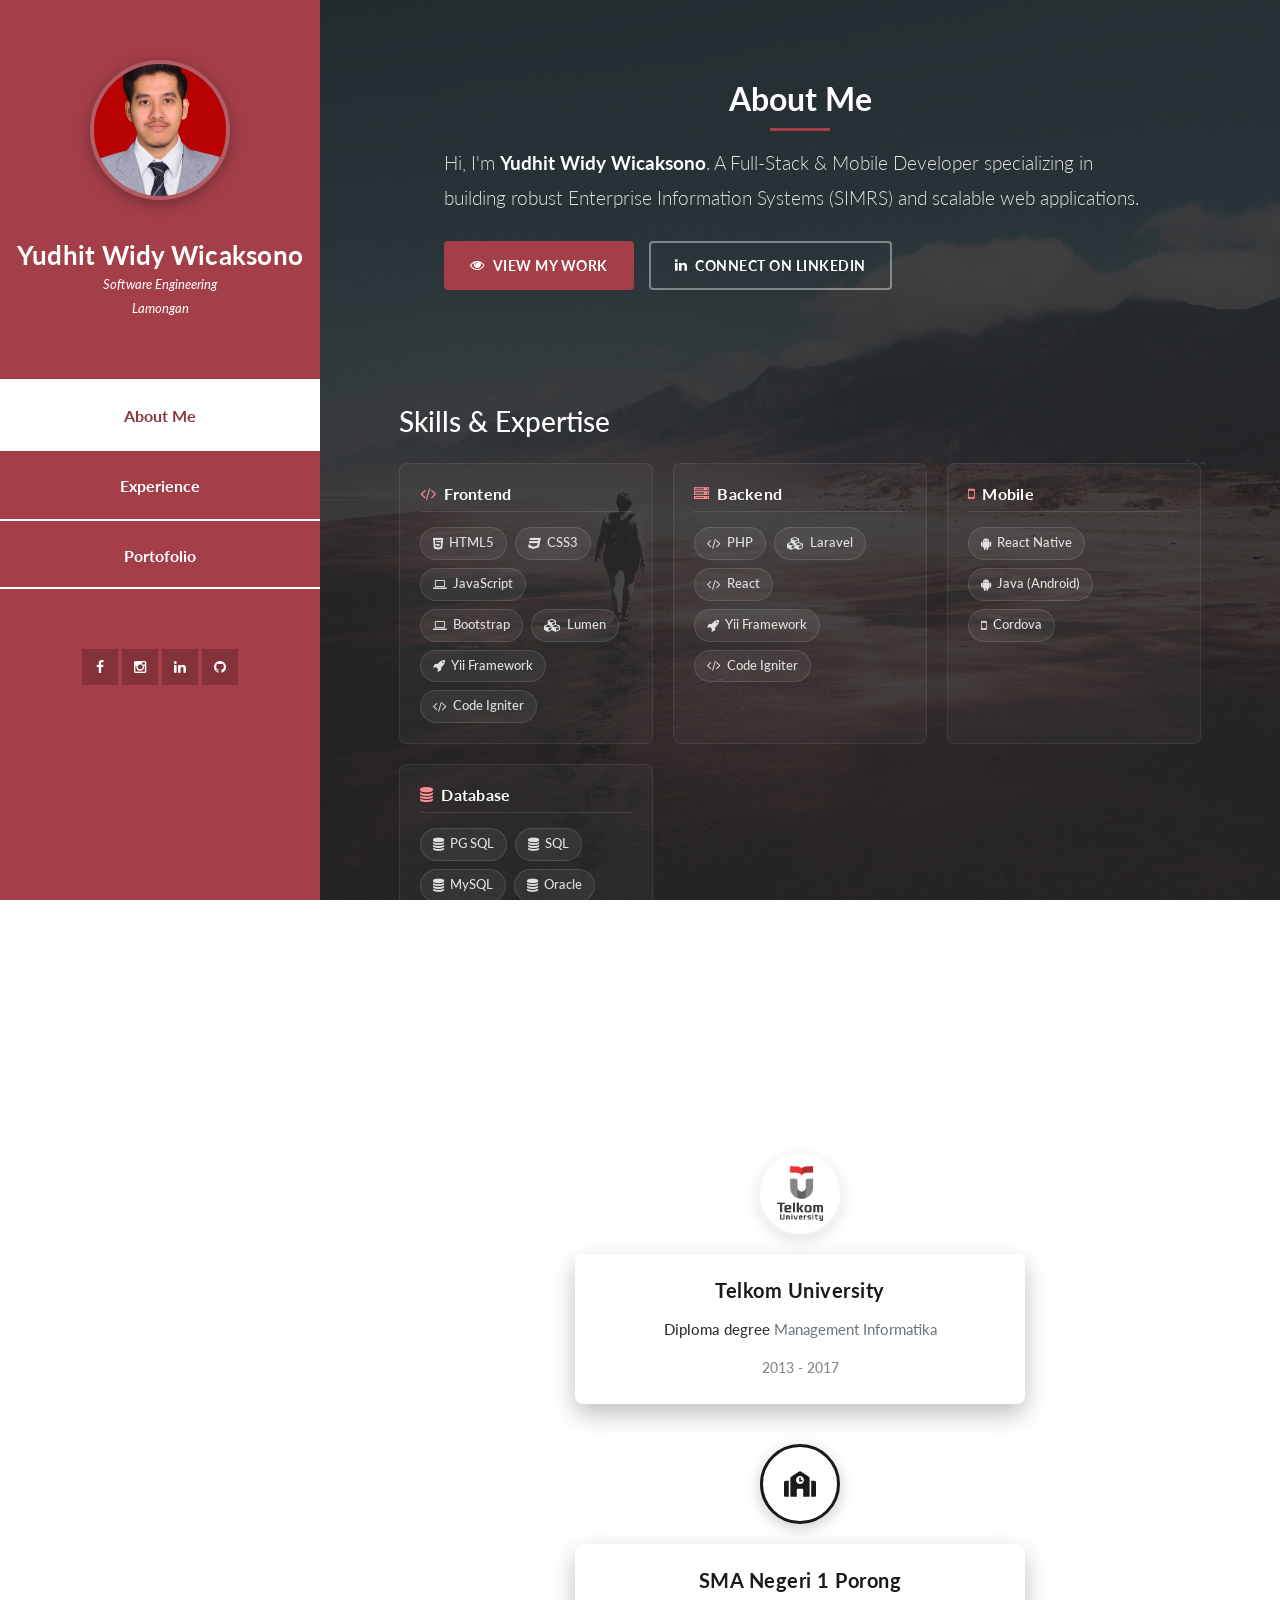
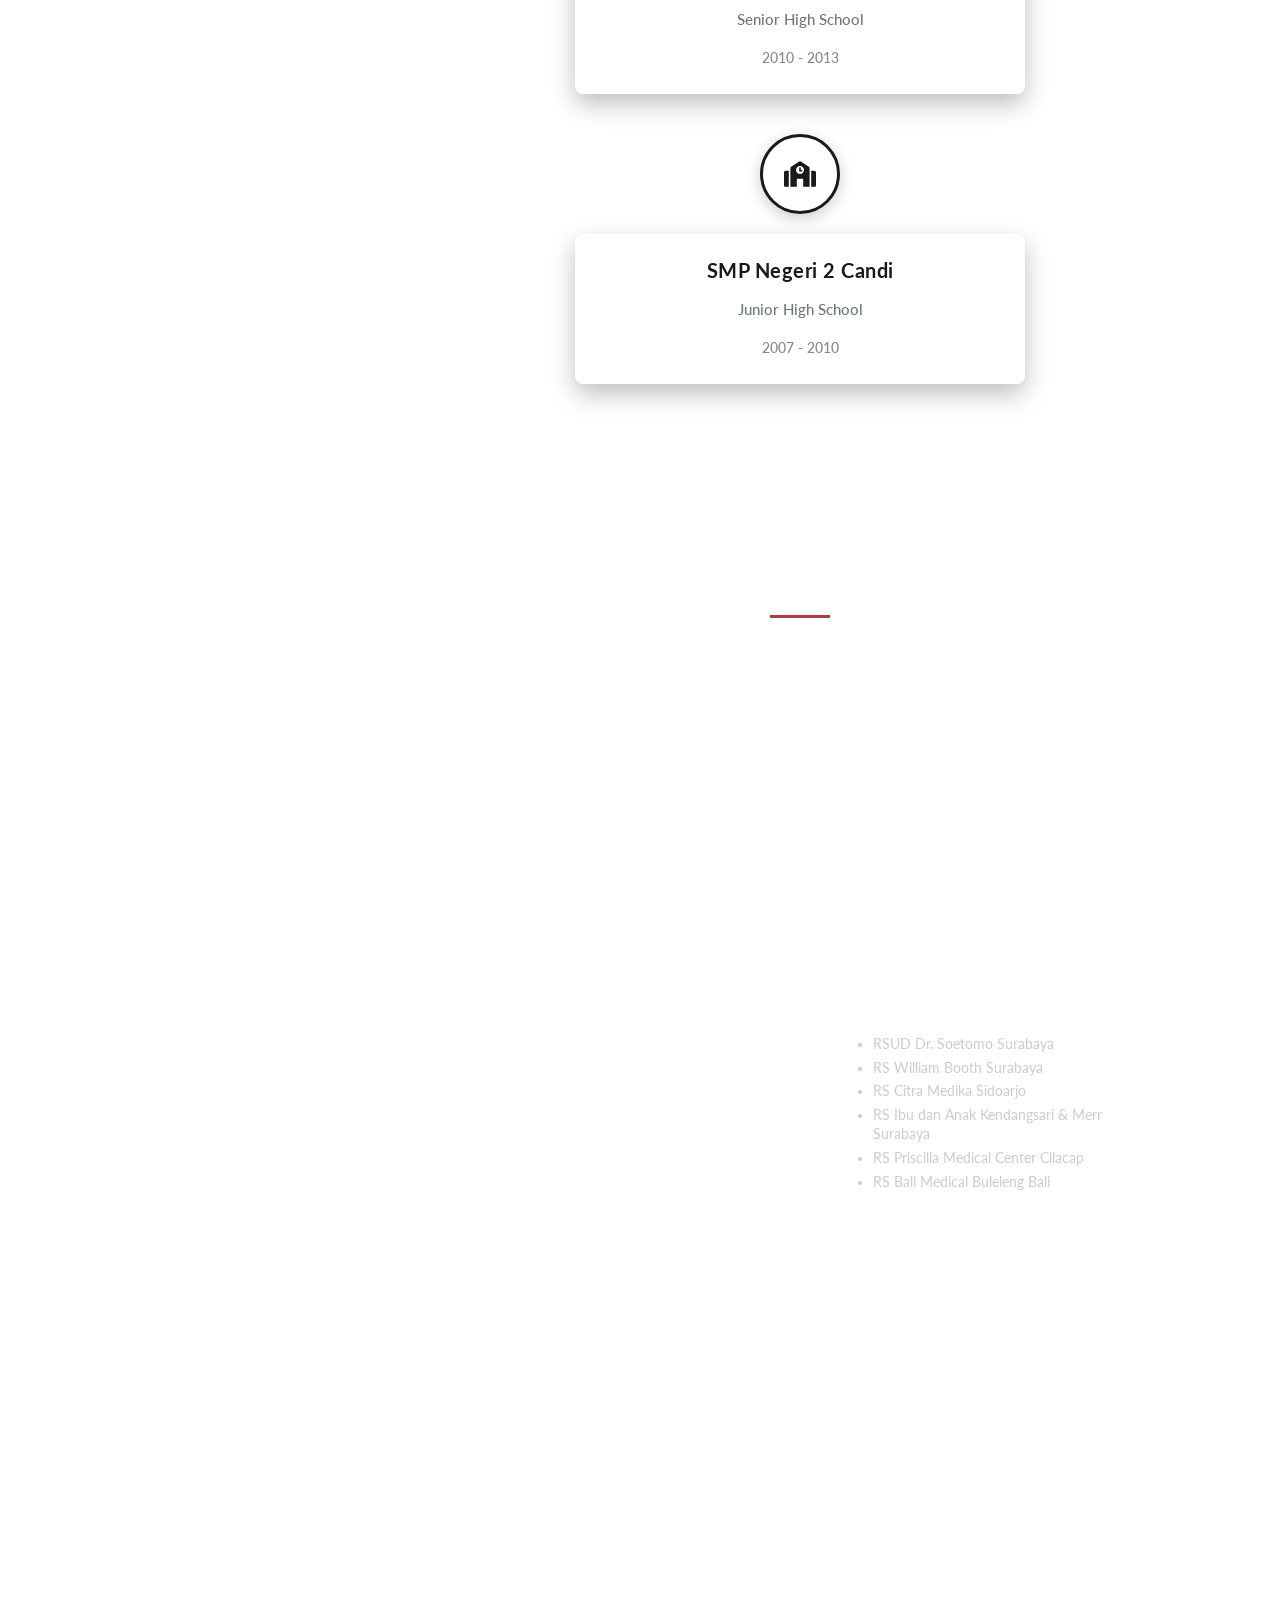
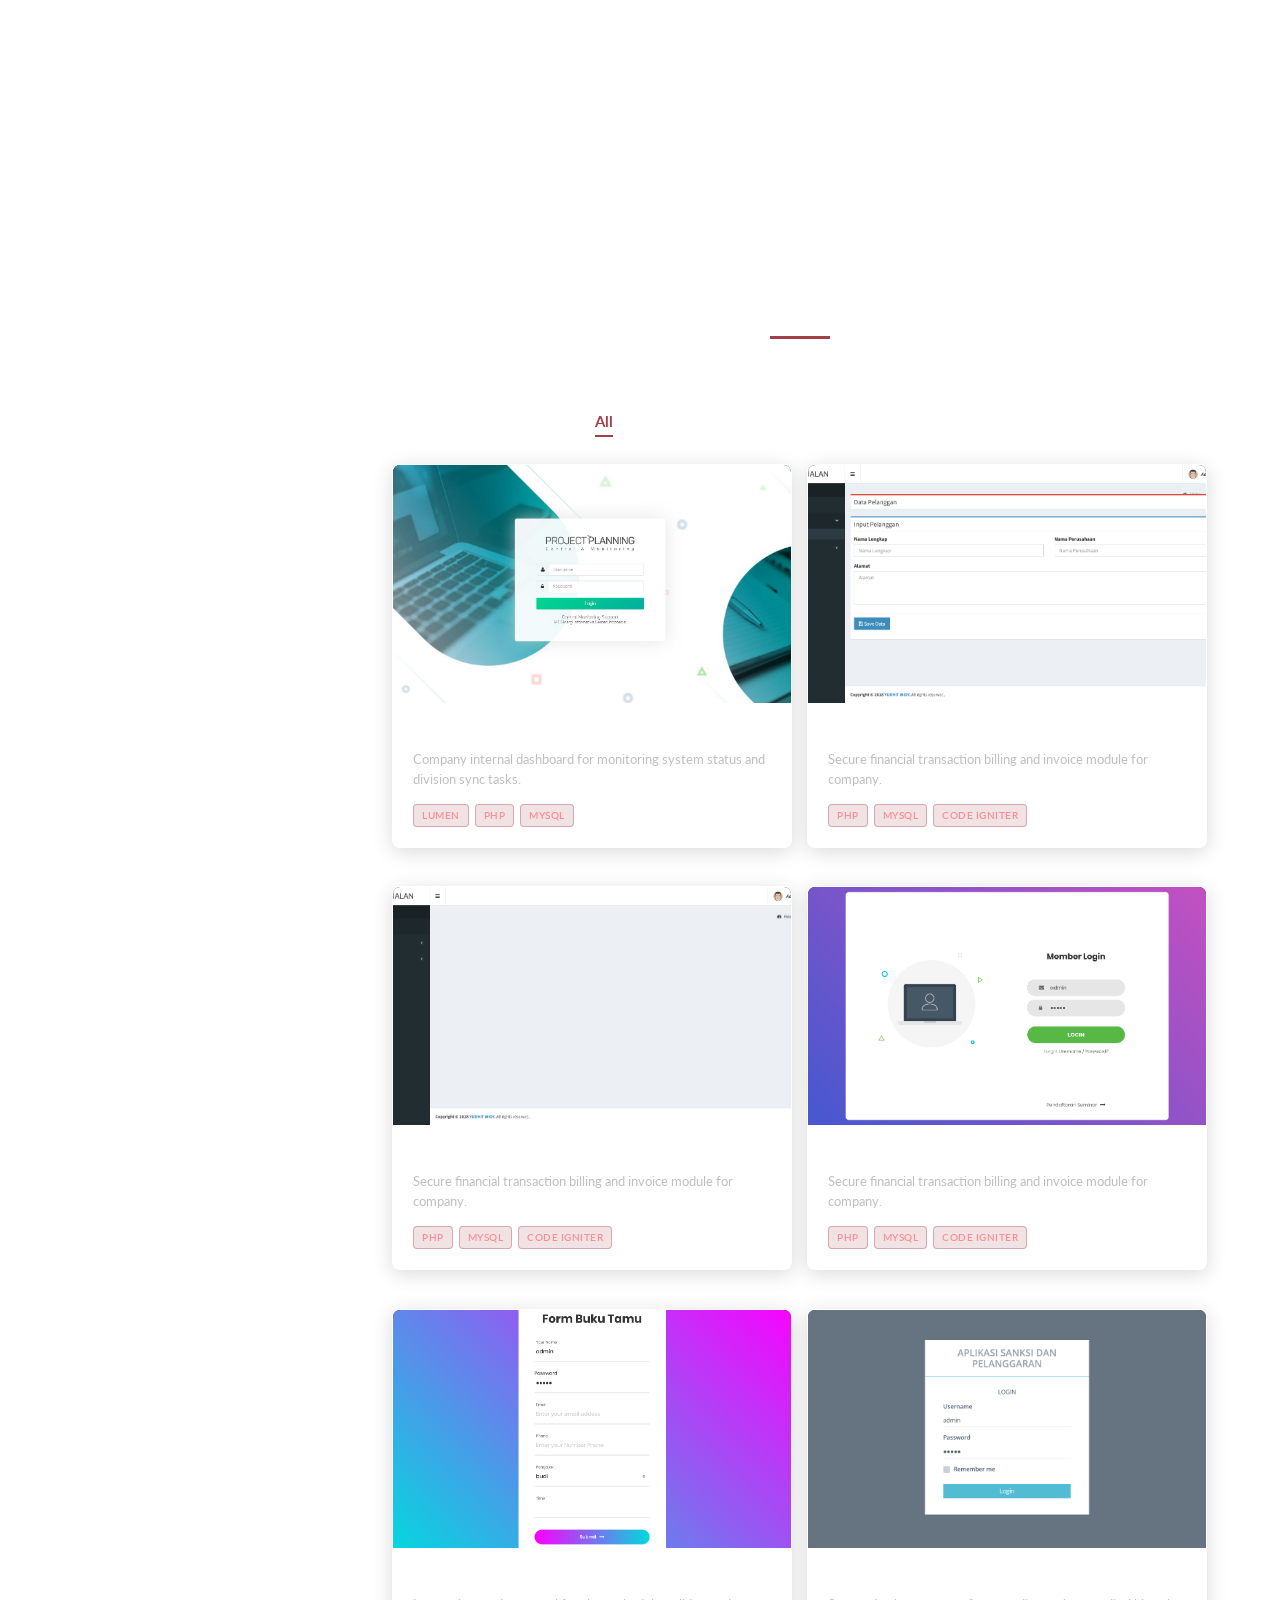
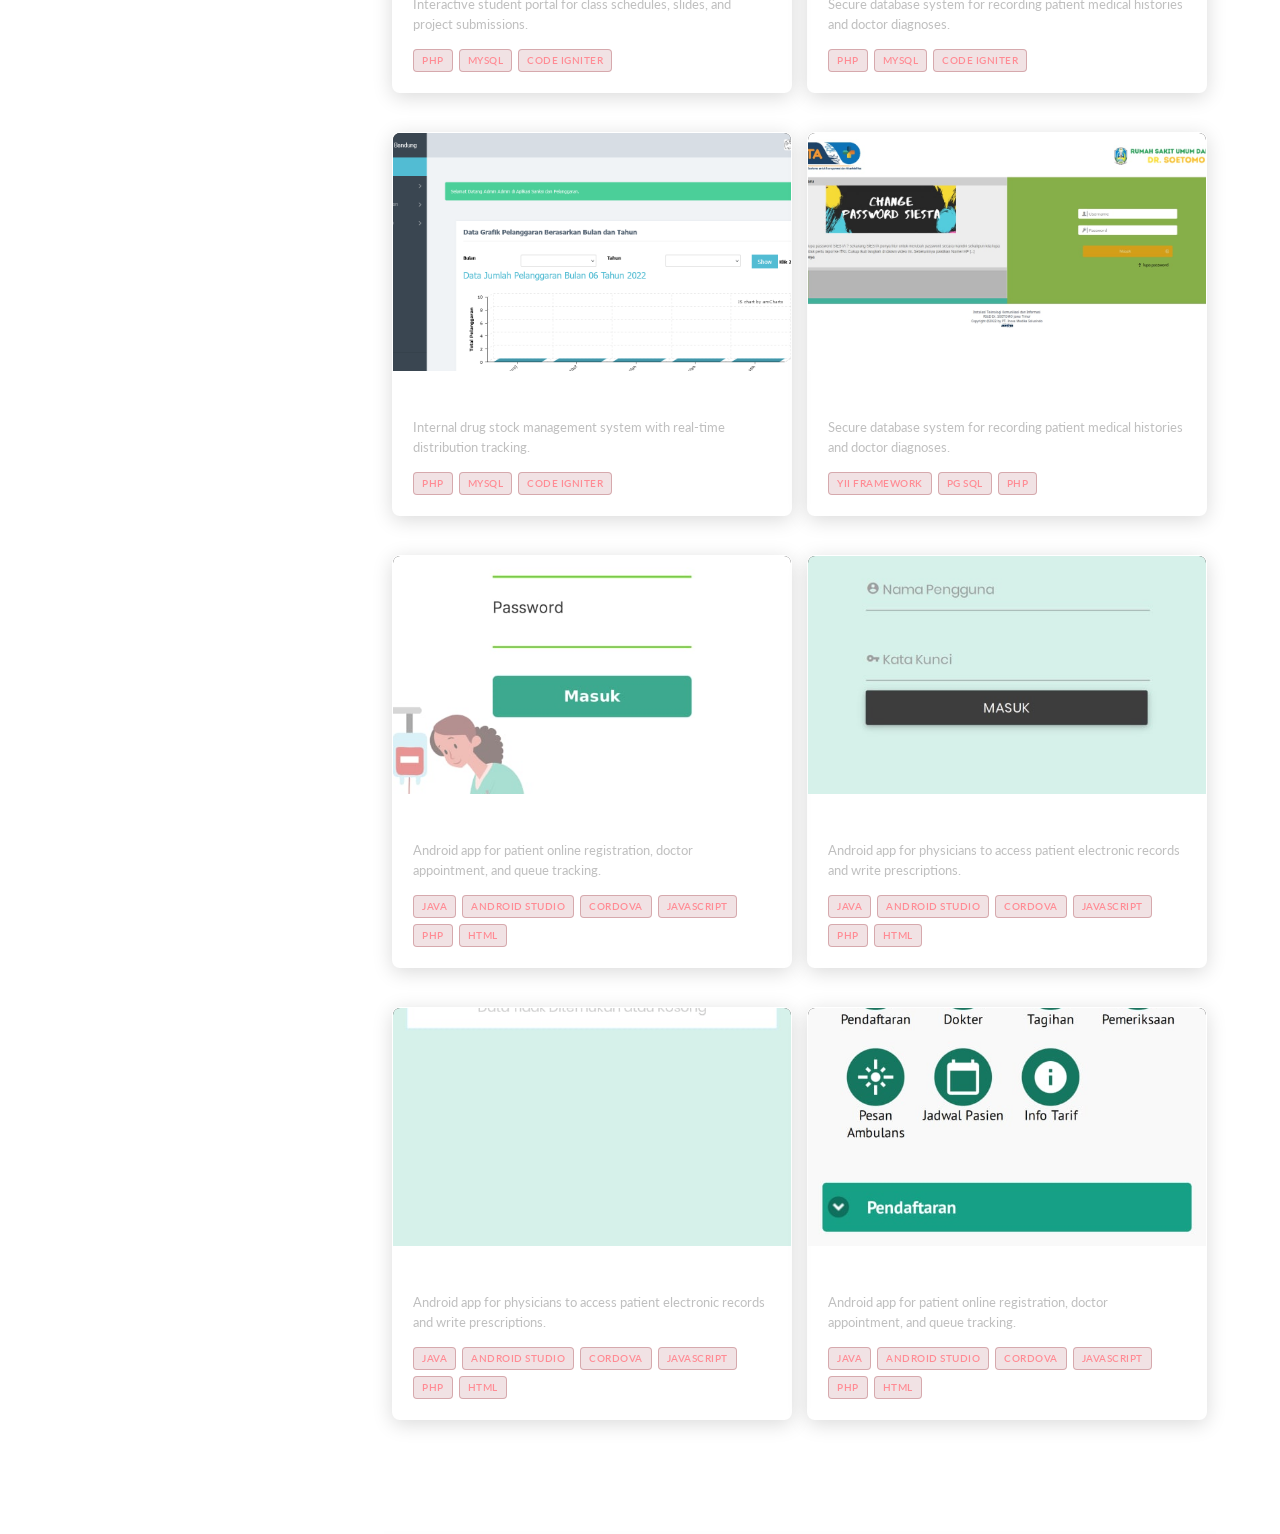
==== index.html @ aa42f934 "Add SMP Negeri 2 Candi to education timeline" ====
<!DOCTYPE html>
<html lang="en">

<head>
  <meta charset="utf-8" />
  <meta name="viewport" content="width=device-width, initial-scale=1, shrink-to-fit=no" />
  <meta name="description" content="" />
  <meta name="author" content="" />
  <link href="https://fonts.googleapis.com/css?family=Lato:100,300,400,700,900" rel="stylesheet" />

  <title>Portofolio || Yudhit Widy Wicaksono</title>
  <!--
Reflux Template
https://templatemo.com/tm-531-reflux
-->
  <!-- Bootstrap core CSS -->
  <link href="vendor/bootstrap/css/bootstrap.min.css" rel="stylesheet" />

  <!-- Additional CSS Files -->
  <link rel="stylesheet" href="assets/css/fontawesome.css" />
  <link rel="stylesheet" href="assets/css/templatemo-style.css" />
  <link rel="stylesheet" href="assets/css/owl.css" />
  <link rel="stylesheet" href="assets/css/lightbox.css" />
  <link rel="stylesheet" href="assets/css/custom-portfolio.css" />
</head>

<body>
  <div id="page-wraper">
    <!-- Sidebar Menu -->
    <div class="responsive-nav">
      <i class="fa fa-bars" id="menu-toggle"></i>
      <div id="menu" class="menu">
        <i class="fa fa-times" id="menu-close"></i>
        <div class="container">
          <div class="image">
            <a href="#"><img src="assets/images/photo.jpg" alt="" /></a>
          </div>
          <div class="author-content">
            <h4>Yudhit Widy Wicaksono</h4>
            <span>Software Engineering <br> Lamongan</span>
          </div>
          <nav class="main-nav" role="navigation">
            <ul class="main-menu">
              <li><a href="#section1">About Me</a></li>
              <li><a href="#section2">Experience</a></li>
              <li><a href="#section3">Portofolio</a></li>
            </ul>
          </nav>
          <div class="social-network">
            <ul class="soial-icons">
              <li>
                <a href="#"><i class="fa fa-facebook"></i></a>
              </li>
              <li>
                <a href="https://www.instagram.com/yudhitwicaksono"><i class="fa fa-instagram"></i></a>
              </li>
              <li>
                <a href="https://www.linkedin.com/in/yudhit-widy-wicaksono-54a5a714a/"><i
                    class="fa fa-linkedin"></i></a>
              </li>
              <li>
                <a href="https://app.circleci.com/pipelines/github/yudhitwicaksono"><i class="fa fa-github"></i></a>
              </li>
            </ul>
          </div>
        </div>
      </div>
    </div>

    <section class="section about-me" id="section1" data-section="section1">
      <div class="container">
        <div class="section-heading">
          <h2>About Me</h2>
          <div class="line-dec"></div>
          <p class="hero-hook">
            Hi, I'm <strong>Yudhit Widy Wicaksono</strong>. A Full-Stack & Mobile Developer specializing in building
            robust Enterprise Information Systems (SIMRS) and scalable web applications.
          </p>
          <div class="cta-container">
            <a href="#section3" class="btn-custom btn-custom-primary"><i class="fa fa-eye"></i> View My Work</a>
            <a href="https://www.linkedin.com/in/yudhit-widy-wicaksono-54a5a714a/" target="_blank"
              class="btn-custom btn-custom-secondary"><i class="fa fa-linkedin"></i> Connect on LinkedIn</a>
          </div>
        </div>
        <div class="left-image-post">
          <div class="row">
            <div class="col-md-12">
              <h3>Skills & Expertise</h3>
              <div class="skills-grid">

                <!-- Frontend Category -->
                <div class="skill-category">
                  <h4><i class="fa fa-code"></i> Frontend</h4>
                  <div class="skill-badges">
                    <span class="skill-badge"><i class="fa fa-html5"></i> HTML5</span>
                    <span class="skill-badge"><i class="fa fa-css3"></i> CSS3</span>
                    <span class="skill-badge"><i class="fa fa-laptop"></i> JavaScript</span>
                    <span class="skill-badge"><i class="fa fa-laptop"></i> Bootstrap</span>
                    <span class="skill-badge"><i class="fa fa-cubes"></i> Lumen</span>
                    <span class="skill-badge"><i class="fa fa-rocket"></i> Yii Framework</span>
                    <span class="skill-badge"><i class="fa fa-code"></i> Code Igniter</span>
                  </div>
                </div>

                <!-- Backend Category -->
                <div class="skill-category">
                  <h4><i class="fa fa-server"></i> Backend</h4>
                  <div class="skill-badges">
                    <span class="skill-badge"><i class="fa fa-code"></i> PHP</span>
                    <span class="skill-badge"><i class="fa fa-cubes"></i> Laravel</span>
                    <span class="skill-badge"><i class="fa fa-code"></i> React</span>
                    <span class="skill-badge"><i class="fa fa-rocket"></i> Yii Framework</span>
                    <span class="skill-badge"><i class="fa fa-code"></i> Code Igniter</span>
                  </div>
                </div>

                <!-- Mobile Category -->
                <div class="skill-category">
                  <h4><i class="fa fa-mobile"></i> Mobile</h4>
                  <div class="skill-badges">
                    <span class="skill-badge"><i class="fa fa-android"></i> React Native</span>
                    <span class="skill-badge"><i class="fa fa-android"></i> Java (Android)</span>
                    <span class="skill-badge"><i class="fa fa-mobile"></i> Cordova</span>
                  </div>
                </div>

                <!-- Database Category -->
                <div class="skill-category">
                  <h4><i class="fa fa-database"></i> Database</h4>
                  <div class="skill-badges">
                    <span class="skill-badge"><i class="fa fa-database"></i> PG SQL</span>
                    <span class="skill-badge"><i class="fa fa-database"></i> SQL</span>
                    <span class="skill-badge"><i class="fa fa-database"></i> MySQL</span>
                    <span class="skill-badge"><i class="fa fa-database"></i> Oracle</span>
                  </div>
                </div>

              </div>
            </div>
          </div>
        </div>
        <div class="right-image-post">
          <div class="row">
            <div class="col-md-12">
              <div class="education-section">
                <h3>Education</h3>
                <div class="timeline-container">
                  <div class="timeline-line"></div>
                  <!-- Telkom University Node -->
                  <div class="timeline-item">
                    <div class="timeline-node timeline-node-glow">
                      <img src="assets/images/telkom-logo.png" alt="Telkom University Logo" class="timeline-logo" />
                    </div>
                    <div class="timeline-card">
                      <h4>Telkom University</h4>
                      <p class="timeline-subtitle">Diploma degree <span class="text-muted">Management Informatika</span>
                      </p>
                      <p class="timeline-date">2013 - 2017</p>
                    </div>
                  </div>
                  <!-- SMA Negeri 1 Porong Node -->
                  <div class="timeline-item">
                    <div class="timeline-node timeline-node-dark-border">
                      <svg class="timeline-svg" xmlns="http://www.w3.org/2000/svg" viewBox="0 0 640 512">
                        <path fill="currentColor"
                          d="M0 224v272c0 8.84 7.16 16 16 16h80V192H32c-17.67 0-32 14.33-32 32zm360-48h-24v-40c0-4.42-3.58-8-8-8h-16c-4.42 0-8 3.58-8 8v64c0 4.42 3.58 8 8 8h48c4.42 0 8-3.58 8-8v-16c0-4.42-3.58-8-8-8zm137.75-63.96l-160-106.67a32.02 32.02 0 0 0-35.5 0l-160 106.67A32.002 32.002 0 0 0 128 138.66V512h128V368c0-8.84 7.16-16 16-16h96c8.84 0 16 7.16 16 16v144h128V138.67c0-10.7-5.35-20.7-14.25-26.63zM320 256c-44.18 0-80-35.82-80-80s35.82-80 80-80 80 35.82 80 80-35.82 80-80 80zm288-64h-64v320h80c8.84 0 16-7.16 16-16V224c0-17.67-14.33-32-32-32z" />
                      </svg>
                    </div>
                    <div class="timeline-card">
                      <h4>SMA Negeri 1 Porong</h4>
                      <p class="timeline-subtitle text-muted">Senior High School</p>
                      <p class="timeline-date">2010 - 2013</p>
                    </div>
                  </div>
                  <!-- SMP Negeri 2 Candi Node -->
                  <div class="timeline-item">
                    <div class="timeline-node timeline-node-dark-border">
                      <svg class="timeline-svg" xmlns="http://www.w3.org/2000/svg" viewBox="0 0 640 512">
                        <path fill="currentColor"
                          d="M0 224v272c0 8.84 7.16 16 16 16h80V192H32c-17.67 0-32 14.33-32 32zm360-48h-24v-40c0-4.42-3.58-8-8-8h-16c-4.42 0-8 3.58-8 8v64c0 4.42 3.58 8 8 8h48c4.42 0 8-3.58 8-8v-16c0-4.42-3.58-8-8-8zm137.75-63.96l-160-106.67a32.02 32.02 0 0 0-35.5 0l-160 106.67A32.002 32.002 0 0 0 128 138.66V512h128V368c0-8.84 7.16-16 16-16h96c8.84 0 16 7.16 16 16v144h128V138.67c0-10.7-5.35-20.7-14.25-26.63zM320 256c-44.18 0-80-35.82-80-80s35.82-80 80-80 80 35.82 80 80-35.82 80-80 80zm288-64h-64v320h80c8.84 0 16-7.16 16-16V224c0-17.67-14.33-32-32-32z" />
                      </svg>
                    </div>
                    <div class="timeline-card">
                      <h4>SMP Negeri 2 Candi</h4>
                      <p class="timeline-subtitle text-muted">Junior High School</p>
                      <p class="timeline-date">2007 - 2010</p>
                    </div>
                  </div>
                </div>
              </div>
            </div>
          </div>
        </div>
      </div>
    </section>

    <section class="section my-services" id="section2" data-section="section2">
      <div class="container">
        <div class="section-heading">
          <h2>Work Experience</h2>
          <div class="line-dec"></div>
        </div>
        <!-- Row 1: RSUD Dr Soetomo & PT Inova Medika Solusindo -->
        <div class="row">
          <div class="col-md-6">
            <div class="service-item">
              <h4>Senior Web & Mobile Developer</h4>
              <h4>RSUD Dr Soetomo</h4>
              <p>
                Directing the continuous development and integration of the web-based Hospital Information System
                (SIMRS) and upcoming mobile health applications, ensuring high availability, compliance, and optimized
                performance for medical staff and patients.<br><br>
                Oktober 2022 - Present
              </p>
            </div>
          </div>
          <div class="col-md-6">
            <div class="service-item">
              <h4>Senior Web & Mobile Developer</h4>
              <h4>PT. Inova Medika Solusindo</h4>
              <p>
                Designed and developed core modules for the Hospital Information System (SIMRS) using Yii Framework,
                successfully deployed across 6+ major hospitals to improve administrative workflow efficiency:
              <ul class="hospital-list">
                <li>RSUD Dr. Soetomo Surabaya</li>
                <li>RS William Booth Surabaya</li>
                <li>RS Citra Medika Sidoarjo</li>
                <li>RS Ibu dan Anak Kendangsari & Merr Surabaya</li>
                <li>RS Priscilla Medical Center Cilacap</li>
                <li>RS Bali Medical Buleleng Bali</li>
              </ul>
              <br>
              April 2019 - September 2022
              </p>
            </div>
          </div>
        </div>
        <!-- Row 2: PT Sinergi Informatika Semen Indonesia & PT WebHozz Media -->
        <div class="row">
          <div class="col-md-6">
            <div class="service-item">
              <h4>Web Developer</h4>
              <h4>PT. Sinergi Informatika Semen Indonesia</h4>
              <p>
                Architected and implemented a secure web-based internal company information system with the Laravel
                framework to streamline data synchronization and communication across divisions. <br><br> Oktober 2018 -
                April 2019
              </p>
            </div>
          </div>
          <div class="col-md-6">
            <div class="service-item">
              <h4>Web & Android Development Trainer</h4>
              <h4>PT. WebHozz Media</h4>
              <p>
                Delivered professional training programs in Web Design (HTML/CSS) and Android Development (Cordova/PHP),
                mentoring 50+ students and professionals in building responsive apps. <br><br> Februari 2018 - Oktober
                2018
              </p>
            </div>
          </div>
        </div>
      </div>
    </section>

    <section class="section my-work" id="section3" data-section="section3">
      <div class="container">
        <div class="section-heading">
          <h2>Portofolio</h2>
          <div class="line-dec"></div>
        </div>
        <div class="row">
          <div class="isotope-wrapper">
            <form class="isotope-toolbar">
              <label><input type="radio" data-type="*" checked="" name="isotope-filter" />
                <span>all</span></label>
              <label><input type="radio" data-type="mobile" name="isotope-filter" />
                <span>Mobile App</span></label>
              <label><input type="radio" data-type="web" name="isotope-filter" />
                <span>Web Developer</span></label>
              <label><input type="radio" data-type="sisfo" name="isotope-filter" />
                <span>Information System</span></label>
            </form>
            <div class="isotope-box">
              <!-- Project 1 (Web) -->
              <div class="isotope-item" data-type="web">
                <div class="portfolio-card">
                  <div class="card-img-wrapper">
                    <img src="assets/images/photo_1.jpg" alt="SISI Internal Dashboard" />
                  </div>
                  <div class="card-info">
                    <h4>Project Planning</h4>
                    <p>Company internal dashboard for monitoring system status and division sync tasks.</p>
                    <div class="card-tags">
                      <span class="card-tag">Lumen</span>
                      <span class="card-tag">PHP</span>
                      <span class="card-tag">MySQL</span>
                    </div>
                  </div>
                </div>
              </div>

              <!-- Project 2 (sisfo) -->
              <div class="isotope-item" data-type="sisfo">
                <div class="portfolio-card">
                  <div class="card-img-wrapper">
                    <img src="assets/images/photo_2.png" alt="Asset Management System" />
                  </div>
                  <div class="card-info">
                    <h4>Asset Management System</h4>
                    <p>Secure financial transaction billing and invoice module for company.</p>
                    <div class="card-tags">
                      <span class="card-tag">PHP</span>
                      <span class="card-tag">MySQL</span>
                      <span class="card-tag">Code Igniter</span>
                    </div>
                  </div>
                </div>
              </div>

              <!-- Project 3 (sisfo) -->
              <div class="isotope-item" data-type="sisfo">
                <div class="portfolio-card">
                  <div class="card-img-wrapper">
                    <img src="assets/images/photo_3.png" alt="Asset Management System" />
                  </div>
                  <div class="card-info">
                    <h4>Asset Management System</h4>
                    <p>Secure financial transaction billing and invoice module for company.</p>
                    <div class="card-tags">
                      <span class="card-tag">PHP</span>
                      <span class="card-tag">MySQL</span>
                      <span class="card-tag">Code Igniter</span>
                    </div>
                  </div>
                </div>
              </div>

              <!-- Project 4 (sisfo) -->
              <div class="isotope-item" data-type="sisfo">
                <div class="portfolio-card">
                  <div class="card-img-wrapper">
                    <img src="assets/images/photo_4.png" alt="Asset Management System" />
                  </div>
                  <div class="card-info">
                    <h4>Asset Management System</h4>
                    <p>Secure financial transaction billing and invoice module for company.</p>
                    <div class="card-tags">
                      <span class="card-tag">PHP</span>
                      <span class="card-tag">MySQL</span>
                      <span class="card-tag">Code Igniter</span>
                    </div>
                  </div>
                </div>
              </div>

              <!-- Project 5 (sisfo) -->
              <div class="isotope-item" data-type="sisfo">
                <div class="portfolio-card">
                  <div class="card-img-wrapper">
                    <img src="assets/images/photo_5.png" alt="WebHozz Student Hub" />
                  </div>
                  <div class="card-info">
                    <h4>WebHozz Student Hub</h4>
                    <p>Interactive student portal for class schedules, slides, and project submissions.</p>
                    <div class="card-tags">
                      <span class="card-tag">PHP</span>
                      <span class="card-tag">MySQL</span>
                      <span class="card-tag">Code Igniter</span>
                    </div>
                  </div>
                </div>
              </div>

              <!-- Project 6 (Information System) -->
              <div class="isotope-item" data-type="sisfo">
                <div class="portfolio-card">
                  <div class="card-img-wrapper">
                    <img src="assets/images/photo_6.png" alt="Sanksi Management System" />
                  </div>
                  <div class="card-info">
                    <h4>SI Sanksi dan Pelanggaran</h4>
                    <p>Secure database system for recording patient medical histories and doctor diagnoses.</p>
                    <div class="card-tags">
                      <span class="card-tag">PHP</span>
                      <span class="card-tag">MySQL</span>
                      <span class="card-tag">Code Igniter</span>
                    </div>
                  </div>
                </div>
              </div>

              <!-- Project 7 (Information System) -->
              <div class="isotope-item" data-type="sisfo">
                <div class="portfolio-card">
                  <div class="card-img-wrapper">
                    <img src="assets/images/photo_7.png" alt="Sanksi Management System" />
                  </div>
                  <div class="card-info">
                    <h4>SI Sanksi dan Pelanggaran</h4>
                    <p>Internal drug stock management system with real-time distribution tracking.</p>
                    <div class="card-tags">
                      <span class="card-tag">PHP</span>
                      <span class="card-tag">MySQL</span>
                      <span class="card-tag">Code Igniter</span>
                    </div>
                  </div>
                </div>
              </div>

              <!-- Project 8 (Web) -->
              <div class="isotope-item" data-type="Web">
                <div class="portfolio-card">
                  <div class="card-img-wrapper">
                    <img src="assets/images/photo_8.jpg" alt="SIMRS Electronic Medical Records" />
                  </div>
                  <div class="card-info">
                    <h4>SIMRS Electronic Medical Records</h4>
                    <p>Secure database system for recording patient medical histories and doctor diagnoses.</p>
                    <div class="card-tags">
                      <span class="card-tag">Yii Framework</span>
                      <span class="card-tag">PG SQL</span>
                      <span class="card-tag">PHP</span>
                    </div>
                  </div>
                </div>
              </div>

              <!-- Project 9 (Mobile) -->
              <div class="isotope-item" data-type="mobile">
                <div class="portfolio-card">
                  <div class="card-img-wrapper">
                    <img src="assets/images/photo_9.jpg" alt="SIMRS Mobile Patient App" />
                  </div>
                  <div class="card-info">
                    <h4>SIMRS Mobile Patient App</h4>
                    <p>Android app for patient online registration, doctor appointment, and queue tracking.</p>
                    <div class="card-tags">
                      <span class="card-tag">Java</span>
                      <span class="card-tag">Android Studio</span>
                      <span class="card-tag">Cordova</span>
                      <span class="card-tag">JavaScript</span>
                      <span class="card-tag">PHP</span>
                      <span class="card-tag">HTML</span>
                    </div>
                  </div>
                </div>
              </div>

              <!-- Project 10 (Mobile) -->
              <div class="isotope-item" data-type="mobile">
                <div class="portfolio-card">
                  <div class="card-img-wrapper">
                    <img src="assets/images/photo_10.jpg" alt="SIMRS Mobile Doctor App" />
                  </div>
                  <div class="card-info">
                    <h4>SIMRS Mobile Doctor App</h4>
                    <p>Android app for physicians to access patient electronic records and write prescriptions.</p>
                    <div class="card-tags">
                      <span class="card-tag">Java</span>
                      <span class="card-tag">Android Studio</span>
                      <span class="card-tag">Cordova</span>
                      <span class="card-tag">JavaScript</span>
                      <span class="card-tag">PHP</span>
                      <span class="card-tag">HTML</span>
                    </div>
                  </div>
                </div>
              </div>

              <!-- Project 11 (Mobile) -->
              <div class="isotope-item" data-type="mobile">
                <div class="portfolio-card">
                  <div class="card-img-wrapper">
                    <img src="assets/images/photo_12.jpg" alt="SIMRS Mobile Doctor App" />
                  </div>
                  <div class="card-info">
                    <h4>SIMRS Mobile Doctor App</h4>
                    <p>Android app for physicians to access patient electronic records and write prescriptions.</p>
                    <div class="card-tags">
                      <span class="card-tag">Java</span>
                      <span class="card-tag">Android Studio</span>
                      <span class="card-tag">Cordova</span>
                      <span class="card-tag">JavaScript</span>
                      <span class="card-tag">PHP</span>
                      <span class="card-tag">HTML</span>
                    </div>
                  </div>
                </div>
              </div>

              <!-- Project 12 (Mobile) -->
              <div class="isotope-item" data-type="mobile">
                <div class="portfolio-card">
                  <div class="card-img-wrapper">
                    <img src="assets/images/photo_14.jpg" alt="SIMRS Mobile Patient App" />
                  </div>
                  <div class="card-info">
                    <h4>SIMRS Mobile Patient App</h4>
                    <p>Android app for patient online registration, doctor appointment, and queue tracking.</p>
                    <div class="card-tags">
                      <span class="card-tag">Java</span>
                      <span class="card-tag">Android Studio</span>
                      <span class="card-tag">Cordova</span>
                      <span class="card-tag">JavaScript</span>
                      <span class="card-tag">PHP</span>
                      <span class="card-tag">HTML</span>
                    </div>
                  </div>
                </div>
              </div>
            </div>
          </div>
        </div>
      </div>
    </section>
  </div>

  <!-- Scripts -->
  <!-- Bootstrap core JavaScript -->
  <script src="vendor/jquery/jquery.min.js"></script>
  <script src="vendor/bootstrap/js/bootstrap.bundle.min.js"></script>

  <script src="assets/js/isotope.min.js"></script>
  <script src="assets/js/owl-carousel.js"></script>
  <script src="assets/js/lightbox.js"></script>
  <script src="assets/js/custom.js"></script>
  <script>
    //according to loftblog tut
    $(".main-menu li:first").addClass("active");

    var showSection = function showSection(section, isAnimate) {
      var direction = section.replace(/#/, ""),
        reqSection = $(".section").filter(
          '[data-section="' + direction + '"]'
        ),
        reqSectionPos = reqSection.offset().top - 0;

      if (isAnimate) {
        $("body, html").animate(
          {
            scrollTop: reqSectionPos
          },
          800
        );
      } else {
        $("body, html").scrollTop(reqSectionPos);
      }
    };

    var checkSection = function checkSection() {
      $(".section").each(function () {
        var $this = $(this),
          topEdge = $this.offset().top - 80,
          bottomEdge = topEdge + $this.height(),
          wScroll = $(window).scrollTop();
        if (topEdge < wScroll && bottomEdge > wScroll) {
          var currentId = $this.data("section"),
            reqLink = $("a").filter("[href*=\\#" + currentId + "]");
          reqLink
            .closest("li")
            .addClass("active")
            .siblings()
            .removeClass("active");
        }
      });
    };

    $(".main-menu, .cta-container").on("click", "a", function (e) {
      e.preventDefault();
      showSection($(this).attr("href"), true);
    });

    $(window).scroll(function () {
      checkSection();
    });
  </script>
</body>

</html>
---- assets/css/templatemo-style.css ----
/*

Reflux Template

https://templatemo.com/tm-531-reflux

*/

@import url(fontawesome.css);
@import url("https://fonts.googleapis.com/css?family=Lato:100,300,400,700,900");
body {
    font-family: 'Lato', sans-serif;
}

#page-wraper {
    background: url(../images/page-bg.jpg) no-repeat center center fixed;
    -webkit-background-size: cover;
    -moz-background-size: cover;
    -o-background-size: cover;
    background-size: cover;
    width: 100%;
}


/* Basic */

body {
    overflow-x: hidden;
}

input,
select,
textarea {
    outline: none;
}

a,
a:hover {
    text-decoration: none;
}

p {
    font-size: 16px;
    line-height: 24px;
    color: #fff;
}

h4 {
    font-size: 26px;
    font-weight: 700;
    color: #fff;
    letter-spacing: 0.25px;
}

img {
    width: 100%;
    overflow: hidden;
}

ul {
    padding: 0;
    margin: 0;
    list-style: none;
}

ul li {
    display: inline-block;
}

html {
    -webkit-box-sizing: border-box;
    -moz-box-sizing: border-box;
    box-sizing: border-box;
}

*,
*:before,
*:after {
    -webkit-box-sizing: inherit;
    -moz-box-sizing: inherit;
    box-sizing: inherit;
}

.clearfix {
    zoom: 1;
}

.clearfix:before,
.clearfix:after {
    content: "";
    display: table;
}

.clearfix:after {
    clear: both;
}

.container {
    margin: 0 auto;
}

.main-nav {
    text-align: center;
}

.main-nav li:last-child a {
    border-bottom: 2px solid #fff;
}

.main-nav li {
    display: block;
}

.main-nav li a {
    height: 70px;
    line-height: 70px;
    display: inline-block;
    font-size: 16px;
    font-weight: 700;
    color: #fff;
    width: 100%;
    transition: all 0.5s;
    border-top: 2px solid #fff;
}

.main-nav li:hover a,
.main-nav li.active a {
    background: #fff;
    color: #8c363e;
}

/* Sidebar Menu */

.menu .image {
    margin-top: 60px;
}

.menu .image img {
    width: 140px;
    text-align: center;
}

.menu .author-content {
    margin: 40px 0px 60px 0px;
}

.menu .author-content h4 {
    margin-bottom: 0px;
}

.menu .author-content span {
    font-size: 13px;
    font-style: italic;
    color: #fff;
}

.menu .social-network {
    margin-top: 60px;
}

.menu .social-network ul li {
    margin: 0 3px;
}

.menu .social-network ul li a {
    width: 40px;
    height: 40px;
    display: inline-block;
    text-align: center;
    line-height: 40px;
    background-color: rgba(0, 0, 0, 0.2);
    color: #fff;
    font-size: 14px;
    transition: all 0.5s;
}

.menu .social-network ul li a:hover {
    background-color: #fff;
    color: #a43f49;
}

.menu .copyright-text {
    position: relative;
    margin-top: 60px;
}

.menu .copyright-text p {
    border-top: 1px solid rgba(250, 250, 250, 0.1);
    display: inline-block;
    width: 100%;
    padding-left: 30px;
    padding-right: 30px;
    padding-top: 30px;
    font-size: 13px;
}

.menu:before,
.menu:after {
    content: "";
    display: table;
}

.menu:after {
    clear: both;
}

.menu a {
    text-decoration: none;
    color: inherit;
}

.menu {
    text-align: center;
}

.menu::-webkit-scrollbar {
    display: none;
}

.menu {
    left: 10%;
  -webkit-transition: -webkit-transform 233ms cubic-bezier(0, 0, 0.21, 1);
  -webkit-overflow-scrolling: touch;
  background-color: #a43f49;
  box-sizing: border-box;
  height: 100vh;  
  max-height: 100vh !important;
  max-width: 80vw !important;
  min-width: 45px !important;
  outline: none;
  overflow-x: hidden !important;
  overflow-y: auto !important;
  padding: 0;
  position: fixed !important;
  top: calc(0px);  
  width: 20%;
  will-change: transform;
  z-index: 9999 !important;
}

.menu-toggle {
  color: #fff;
  cursor: pointer;
  font-size: 25px;
  position: fixed;
  right: 25px;
  top: 25px;
}

#menu-toggle {
    z-index: 999;
    cursor: pointer;
    position: fixed;
    top: 0;
    left: 0;
    color: #a43f49;
    background-color: #fff;
    width: 60px;
    height: 60px;
    text-align: center;
    display: inline-block;
    line-height: 60px;
}

.menu-close {
  cursor: pointer;
}

#menu-close {
    cursor: pointer;
    text-align: right;
    color: #a43f49;
    background-color: #fff;
    width: 100%;
    height: 60px;
    text-align: center;
    display: inline-block;
    line-height: 60px;
}


/* Section */

.section {
    color: #fff;
    width: 55%;
    right: 10%;
    left: 35%;
    position: relative;
    min-height: 100vh;
    padding-bottom: 80px;
    border-bottom: 3px solid rgba(250, 250, 250, 0.25);
}

.section-heading {
    text-align: center;
    padding: 80px 45px;
}

.section-heading h2 {
    font-size: 32px;
    font-weight: 700;
    color: #fff;
}

.section-heading .line-dec {
    width: 60px;
    height: 3px;
    background-color: #a43f49;
    margin: 10px auto;
}

.section-heading span {
    margin-top: 5px;
    font-size: 16px;
    color: #fff;
    letter-spacing: 0.5px;
}


/* Buttons */

.white-button a {
    display: inline-block;
    padding: 12px 20px;
    background-color: #fff;
    color: #a43f49;
    font-size: 13px;
    font-weight: 800;
    letter-spacing: 0.5px;
    text-transform: uppercase;
    transition: all 0.5s;
}

.white-button a:hover {
    background-color: #a43f49;
    color: #fff;
}

button {
    display: inline-block;
    padding: 10px 20px;
    background-color: #fff;
    color: #a43f49;
    font-size: 12px;
    font-weight: 800;
    letter-spacing: 0.5px;
    text-transform: uppercase;
    transition: all 0.5s;
    border: none;
    outline: none;
    cursor: pointer;
}

button:hover {
    outline: none;
    background-color: #a43f49;
    color: #fff;
}


/* Left & Right Post */

.right-image-post {
    margin-top: 60px;
    padding-top: 60px;
    border-top: 2px solid rgba(250, 250, 250, 0.1);
}

.left-image img,
.right-image img {
    border-radius: 5px;
}

.right-image-post h4,
.left-image-post h4 {
    margin-top: 30px;
}

.right-image-post p,
.left-image-post p {
    margin-top: 20px;
}

.right-image-post .white-button,
.left-image-post .white-button {
    margin-top: 30px;
}


/* Services */

.my-services .col-md-6 {
    padding-left: 5px;
    padding-right: 5px;
}

.service-item {
    margin-bottom: 10px;
    padding: 50px;
    background-color: rgba(250, 250, 250, 0.1);
    transition: all 0.5s;
}

.service-item h4 {
    transition: all 0.5s;
}

.service-item p {
    transition: all 0.5s;
}

.service-item:hover {
    background-color: rgba(250, 250, 250, 1);
}

.service-item:hover h4 {
    color: #1e1e1e;
}

.service-item:hover p {
    color: #4a4a4a;
}

.service-item .service-icon {
    width: 70px;
    height: 70px;
    display: inline-block;
    margin-bottom: 30px;
    background-size: cover;
    background-repeat: no-repeat;
    transition: all 0.5s;
}

.service-item .first-service-icon {
    background-image: url(../images/first-white-icon.png);
}

.service-item:hover .first-service-icon {
    background-image: url(../images/first-main-icon.png);
}

.service-item .second-service-icon {
    background-image: url(../images/second-white-icon.png);
}

.service-item:hover .second-service-icon {
    background-image: url(../images/second-main-icon.png);
}

.service-item .third-service-icon {
    background-image: url(../images/third-white-icon.png);
}

.service-item:hover .third-service-icon {
    background-image: url(../images/third-main-icon.png);
}

.service-item .fourth-service-icon {
    background-image: url(../images/fourth-white-icon.png);
}

.service-item:hover .fourth-service-icon {
    background-image: url(../images/fourth-main-icon.png);
}


/* My Work */

section.my-work .section-heading {
    text-align: center;
    padding: 80px 45px 50px 45px;
}

.isotope-wrapper {
    position: relative;
    width: 100%;
    margin: auto;
}

.isotope-toolbar input[type="radio"] {
    display: none;
}

.isotope-toolbar span {
    text-transform: capitalize;
    display: inline-block;
    margin-right: 15px;
    padding-bottom: 3px;
    font-size: 15px;
    font-weight: 700;
    border-bottom: 2px solid transparent;
    transform: ease-in-out 0.5s;
    cursor: pointer;
}

.isotope-toolbar input[type="radio"]:checked + span {
    color: #a43f49;
    border-bottom: 2px solid #a43f49;
}

.isotope-box {
    position: relative;
    width: 100%;
}

.isotope-toolbar {
    text-align: center;
    margin: 10px;
}

.isotope-toolbar p {
    border-top: 1px solid #fff;
    padding-top: 15px;
}

.isotope-toolbar a {
    color: #fff;
}

.isotope-item {
    position: relative;
    width: 48%;
    margin: 1%;
    border-bottom: 2px solid rgba(250,250,250,0.1);
    padding-bottom: 30px;
    margin-bottom: 30px;
}

.isotope-item img {
    top: 0;
    left: 0;
    width: 100%;
    height: 100%;
    border-radius: 5px;
}

.lazyload {
    background: #f7f7f7;
}

.lazyloading {
    background: #f7f7f7 url(//afarkas.github.io/lazysizes/assets/imgs/loader.gif) no-repeat center;
    min-height: 60px;
}

figure.snip1321 {
  overflow: hidden;
  text-align: center;
  -webkit-perspective: 50em;
  perspective: 50em;
}
figure.snip1321 * {
  -webkit-box-sizing: padding-box;
  box-sizing: padding-box;
  -webkit-transition: all 0.2s ease-out;
  transition: all 0.2s ease-out;
}
figure.snip1321 figcaption {
  top: 50%;
  left: 20px;
  right: 20px;
  position: absolute;
  opacity: 0;
  z-index: 1;
}
figure.snip1321 h4 {
    margin-top: 15px;
  margin-bottom: 5px;
  color: #232323;
}
figure.snip1321 span {
    font-size: 14px;
    font-style: italic;
    display: block;
    color: #7a7a7a;
}
figure.snip1321 i {
  position: relative!important;
  font-size: 18px;
  background-color: #a43f49;
  width: 40px;
  height: 40px;
  display: inline-block;
  text-align: center;
  line-height: 40px;
  border-radius: 5px;
  color: #fff;
}
figure.snip1321:after {
  background-color: #ffffff;
  position: absolute;
  content: "";
  display: block;
  top: 20px;
  left: 20px;
  right: 20px;
  bottom: 20px;
  -webkit-transition: all 0.4s ease-in-out;
  transition: all 0.4s ease-in-out;
  -webkit-transform: rotateX(-90deg);
  transform: rotateX(-90deg);
  -webkit-transform-origin: 50% 50%;
  -ms-transform-origin: 50% 50%;
  transform-origin: 50% 50%;
  opacity: 0;
}
figure.snip1321 a {
  left: 0;
  right: 0;
  top: 0;
  bottom: 0;
  z-index: 1;
}
figure.snip1321:hover figcaption,
figure.snip1321.hover figcaption {
  -webkit-transform: translateY(-50%);
  transform: translateY(-50%);
  opacity: 1;
  -webkit-transition-delay: 0.2s;
  transition-delay: 0.2s;
}
figure.snip1321:hover:after,
figure.snip1321.hover:after {
  -webkit-transform: rotateX(0);
  transform: rotateX(0);
  opacity: 0.9;
}


/* Contact Me */

section.contact-me {
    border-bottom: none;
}

#contact input {
    background-color: rgba(250,250,250,0.1);
    border: 1px solid rgba(250,250,250,1);
    border-radius: 0px;
    margin-bottom: 30px;
    color: #fff;
    font-size: 14px;
    height: 40px;
    line-height: 40px;
    width: 100%;
    padding-left: 15px;
}

#contact input:focus {
    outline: none;
    box-shadow: none;
}

#contact textarea {
    background-color: rgba(250,250,250,0.1);
    border: 1px solid rgba(250,250,250,1);
    border-radius: 0px;
    margin-bottom: 30px;
    color: #fff;
    font-size: 14px;
    height: 180px;
    max-height: 220px;
    line-height: 40px;
    width: 100%;
    padding-left: 15px;
}

#contact textarea:focus {
    outline: none;
    box-shadow: none;
}

#contact {
    text-align: center;
}

@media screen and (max-width: 1680px) {
    .menu {
        left: 5%;
    }

    .section {
        color: #fff;
        width: 65%;
        right: 5%;
        left: 30%;
    }
}

@media screen and (max-width: 1680px) and (min-width: 846px) { 
    .menu .social-network ul li a {
        width: 36px;
        height: 36px;
        line-height: 36px;
    }

    .menu .social-network ul li {
        margin: 0;
    }

    .menu .image {
        margin-top: 60px;
    }
}

@media screen and (max-width: 1280px) {
    .menu {
        left: 0%;
    }

    .right-image-post h4,
    .left-image-post h4 {
        margin-top: 0px;
    }

    .right-image-post p,
    .left-image-post p {
        margin-top: 15px;
    }

    .right-image-post .white-button,
    .left-image-post .white-button {
        margin-top: 25px;
    }

}

.menu .container {
    padding-left: 0;
    padding-right: 0;
}

@media screen and (max-width: 1280px) and (min-width: 846px) {
    .menu {
        width: 25%;
    }
}

#menu-toggle,
#menu-close {
    display: none;
}  

@media screen and (max-width: 845px) {        
    #menu-toggle,
    #menu-close {
        display: inline-block;
    }    

    .menu {        
        left: 0;
        width: 320px;
        -webkit-transform: translateX(-100%) !important;
        transform: translateX(-100%) !important;
        transition: -webkit-transform 233ms cubic-bezier(0, 0, 0.21, 1);
        transition: transform 233ms cubic-bezier(0, 0, 0.21, 1);
        transition: transform 233ms cubic-bezier(0, 0, 0.21, 1), -webkit-transform 233ms cubic-bezier(0, 0, 0.21, 1);
    }

    .menu .image {
        margin-top: 40px;        
    }

    .menu .image img {
        width: 120px;
        height: 120px;
    }

    .menu .author-content {
        margin: 20px 0px 40px 0px;
    }

    .menu .container {
        padding-left: 15px;
        padding-right: 15px;
    }

    .menu.open {
        display: inline-block;
        -webkit-transform: translateX(0) !important;
                transform: translateX(0) !important;
    }

    .responsive-nav {
        display: inline-block;
    }
    .section {
        width: 94%;
        right: 3%;
        left: 3%;
    }
    .isotope-item {
        width: 94%;
        margin: 3%;
    }
    .left-image-post img {
        margin-bottom: 30px;
    }
    .right-image-post img {
        margin-top: 30px;
    }
    .isotope-item {
        border-bottom: none;
        text-align: center;
    }
    .isotope-toolbar {
        margin-bottom: 20px;
    }
}
---- assets/css/custom-portfolio.css ----
/* Custom Portfolio Styling Extensions */

/* 1. Hero / About Me Customizations */
.hero-hook {
    font-size: 1.2rem;
    font-weight: 300;
    line-height: 1.8;
    color: #e0e0e0;
    margin-top: 15px;
    margin-bottom: 25px;
    text-align: left;
}
.hero-hook strong {
    color: #fff;
    font-weight: 700;
}
.cta-container {
    display: flex;
    flex-wrap: wrap;
    gap: 15px;
    margin-top: 25px;
    margin-bottom: 35px;
}
.btn-custom {
    display: inline-flex;
    align-items: center;
    justify-content: center;
    gap: 8px;
    padding: 12px 24px;
    font-size: 14px;
    font-weight: 700;
    border-radius: 4px;
    transition: all 0.3s ease;
    cursor: pointer;
    text-transform: uppercase;
    letter-spacing: 0.5px;
    text-decoration: none;
}
.btn-custom-primary {
    background-color: #a43f49;
    border: 2px solid #a43f49;
    color: #fff !important;
}
.btn-custom-primary:hover {
    background-color: #8c363e;
    border-color: #8c363e;
    transform: translateY(-2px);
    box-shadow: 0 4px 12px rgba(164, 63, 73, 0.4);
}
.btn-custom-secondary {
    background-color: transparent;
    border: 2px solid rgba(255, 255, 255, 0.4);
    color: #fff !important;
}
.btn-custom-secondary:hover {
    background-color: rgba(255, 255, 255, 0.1);
    border-color: #fff;
    transform: translateY(-2px);
}

/* 2. Skills Customizations */
.skills-grid {
    display: grid;
    grid-template-columns: repeat(auto-fit, minmax(220px, 1fr));
    gap: 20px;
    margin-top: 25px;
    margin-bottom: 40px;
    width: 100%;
}
.skill-category {
    background: rgba(255, 255, 255, 0.03);
    border: 1px solid rgba(255, 255, 255, 0.08);
    border-radius: 8px;
    padding: 20px;
    transition: all 0.3s ease;
}
.skill-category:hover {
    background: rgba(255, 255, 255, 0.06);
    border-color: rgba(255, 255, 255, 0.15);
    transform: translateY(-3px);
}
.skill-category h4 {
    font-size: 16px;
    font-weight: 700;
    color: #fff;
    margin-top: 0;
    margin-bottom: 15px;
    display: flex;
    align-items: center;
    gap: 8px;
    border-bottom: 1px solid rgba(255, 255, 255, 0.10);
    padding-bottom: 8px;
}
.skill-category h4 i {
    color: #ff8b94;
    font-size: 15px;
}
.skill-badges {
    display: flex;
    flex-wrap: wrap;
    gap: 8px;
}
.skill-badge {
    background: rgba(255, 255, 255, 0.06);
    border: 1px solid rgba(255, 255, 255, 0.12);
    color: #e0e0e0;
    padding: 6px 12px;
    border-radius: 20px;
    font-size: 12.5px;
    font-weight: 500;
    display: inline-flex;
    align-items: center;
    gap: 6px;
    transition: all 0.2s ease;
}
.skill-badge:hover {
    background: rgba(164, 63, 73, 0.25);
    border-color: rgba(164, 63, 73, 0.5);
    color: #fff;
    transform: translateY(-1px);
}
.skill-badge i {
    font-size: 13px;
}

/* 3. Work Experience Customizations */
.hospital-list {
    margin: 10px 0 0 0;
    padding-left: 18px;
    list-style-type: disc;
}
.hospital-list li {
    display: list-item;
    color: #ccc;
    font-size: 13.5px;
    margin-bottom: 5px;
    line-height: 1.4;
}

/* 4. Portfolio Customizations */
.isotope-item {
    border-bottom: none !important;
    padding-bottom: 0 !important;
    margin-bottom: 30px !important;
}
.portfolio-card {
    background: rgba(255, 255, 255, 0.04);
    border: 1px solid rgba(255, 255, 255, 0.08);
    border-radius: 8px;
    overflow: hidden;
    transition: all 0.3s cubic-bezier(0.25, 0.8, 0.25, 1);
    height: 100%;
    display: flex;
    flex-direction: column;
    box-shadow: 0 4px 20px rgba(0, 0, 0, 0.15);
}
.portfolio-card:hover {
    transform: translateY(-6px);
    background: rgba(255, 255, 255, 0.08);
    border-color: rgba(255, 255, 255, 0.2);
    box-shadow: 0 12px 30px rgba(0, 0, 0, 0.3);
}
.card-img-wrapper {
    position: relative;
    width: 100%;
    padding-top: 60%; /* 5:3 Aspect Ratio */
    overflow: hidden;
    background: #151515;
}
.card-img-wrapper img {
    position: absolute !important;
    top: 0;
    left: 0;
    width: 100% !important;
    height: 100% !important;
    object-fit: cover;
    transition: transform 0.5s ease !important;
    border-radius: 0 !important;
}
.portfolio-card:hover .card-img-wrapper img {
    transform: scale(1.06);
}
.card-info {
    padding: 20px;
    display: flex;
    flex-direction: column;
    flex-grow: 1;
    text-align: left;
}
.card-info h4 {
    font-size: 16px;
    font-weight: 700;
    margin-bottom: 8px;
    color: #fff;
    letter-spacing: 0.25px;
    text-transform: none;
}
.card-info p {
    font-size: 13px;
    line-height: 1.5;
    color: #bfbfbf;
    margin-bottom: 15px;
    flex-grow: 1;
}
.card-tags {
    display: flex;
    flex-wrap: wrap;
    gap: 6px;
    margin-top: auto;
}
.card-tag {
    background: rgba(164, 63, 73, 0.15);
    border: 1px solid rgba(164, 63, 73, 0.35);
    color: #ff8b94;
    font-size: 10px;
    font-weight: 600;
    padding: 3px 8px;
    border-radius: 4px;
    text-transform: uppercase;
    letter-spacing: 0.5px;
}

/* 5. Profile Picture (Sidebar Menu) Customizations */
.menu .image {
    display: flex;
    justify-content: center;
    align-items: center;
    margin-top: 60px;
    margin-bottom: 20px;
}
.menu .image img {
    width: 140px;
    height: 140px;
    border-radius: 50%;
    object-fit: cover;
    border: 4px solid rgba(255, 255, 255, 0.15);
    box-shadow: 0 4px 15px rgba(0, 0, 0, 0.3);
    transition: all 0.3s ease;
}
.menu .image img:hover {
    border-color: #a43f49;
    transform: scale(1.05);
}

@media screen and (max-width: 845px) {
    .menu .image {
        margin-top: 40px;
        margin-bottom: 15px;
    }
    .menu .image img {
        width: 110px;
        height: 110px;
        border: 3px solid rgba(255, 255, 255, 0.2);
    }
}

/* 6. Education Timeline Customizations */
.education-section h3 {
    margin-bottom: 40px;
    font-size: 24px;
    color: #fff;
    font-weight: 700;
}

.timeline-container {
    position: relative;
    width: 100%;
    margin: 40px auto 0 auto;
    display: flex;
    flex-direction: column;
    align-items: center;
    gap: 40px;
    padding-bottom: 20px;
}

/* The vertical line in the middle */
.timeline-line {
    position: absolute;
    top: 0;
    bottom: 0;
    left: 50%;
    width: 2px;
    background-color: rgba(255, 255, 255, 0.25);
    transform: translateX(-50%);
    z-index: 1;
}

/* Individual timeline item container */
.timeline-item {
    position: relative;
    display: flex;
    flex-direction: column;
    align-items: center;
    width: 100%;
    z-index: 2;
}

/* The circle node on the timeline */
.timeline-node {
    width: 80px;
    height: 80px;
    border-radius: 50%;
    background-color: #ffffff;
    display: flex;
    align-items: center;
    justify-content: center;
    overflow: hidden;
    z-index: 3;
    margin-bottom: 20px;
    transition: all 0.3s ease;
}

/* Glow effect specifically for Telkom University */
.timeline-node-glow {
    box-shadow: 0 0 20px rgba(255, 255, 255, 0.9), 0 0 8px rgba(255, 255, 255, 0.5), 0 4px 15px rgba(0, 0, 0, 0.2);
    border: 3px solid rgba(255, 255, 255, 0.9);
}

.timeline-node-dark-border {
    border: 3px solid #1a1a1a;
    box-shadow: 0 4px 15px rgba(0, 0, 0, 0.2);
}

.timeline-node:hover {
    transform: scale(1.05);
}

/* Logo and SVG styling inside the circle node */
.timeline-logo {
    max-width: 75%;
    max-height: 75%;
    object-fit: contain;
}

.timeline-svg {
    width: 32px;
    height: 32px;
    color: #1a1a1a;
}

/* The card style below the node */
.timeline-card {
    background-color: #ffffff;
    color: #1a1a1a;
    border-radius: 8px;
    padding: 24px 30px;
    width: 100%;
    max-width: 450px;
    box-shadow: 0 10px 25px rgba(0, 0, 0, 0.25);
    text-align: center;
    z-index: 3;
    transition: transform 0.3s ease, box-shadow 0.3s ease;
}

.timeline-card:hover {
    transform: translateY(-4px);
    box-shadow: 0 15px 35px rgba(0, 0, 0, 0.35);
}

.timeline-card h4 {
    font-size: 20px;
    font-weight: 700;
    margin-top: 0;
    margin-bottom: 12px;
    color: #1a1a1a;
    letter-spacing: 0.5px;
    text-transform: none;
}

.timeline-subtitle {
    font-size: 15px;
    margin-bottom: 8px;
    color: #333333;
    font-weight: 500;
}

.timeline-subtitle .text-muted {
    color: #777777;
    font-weight: 400;
}

.timeline-card .text-muted {
    color: #777777;
}

.timeline-date {
    font-size: 13.5px;
    color: #888888;
    margin-bottom: 0;
    font-weight: 500;
}
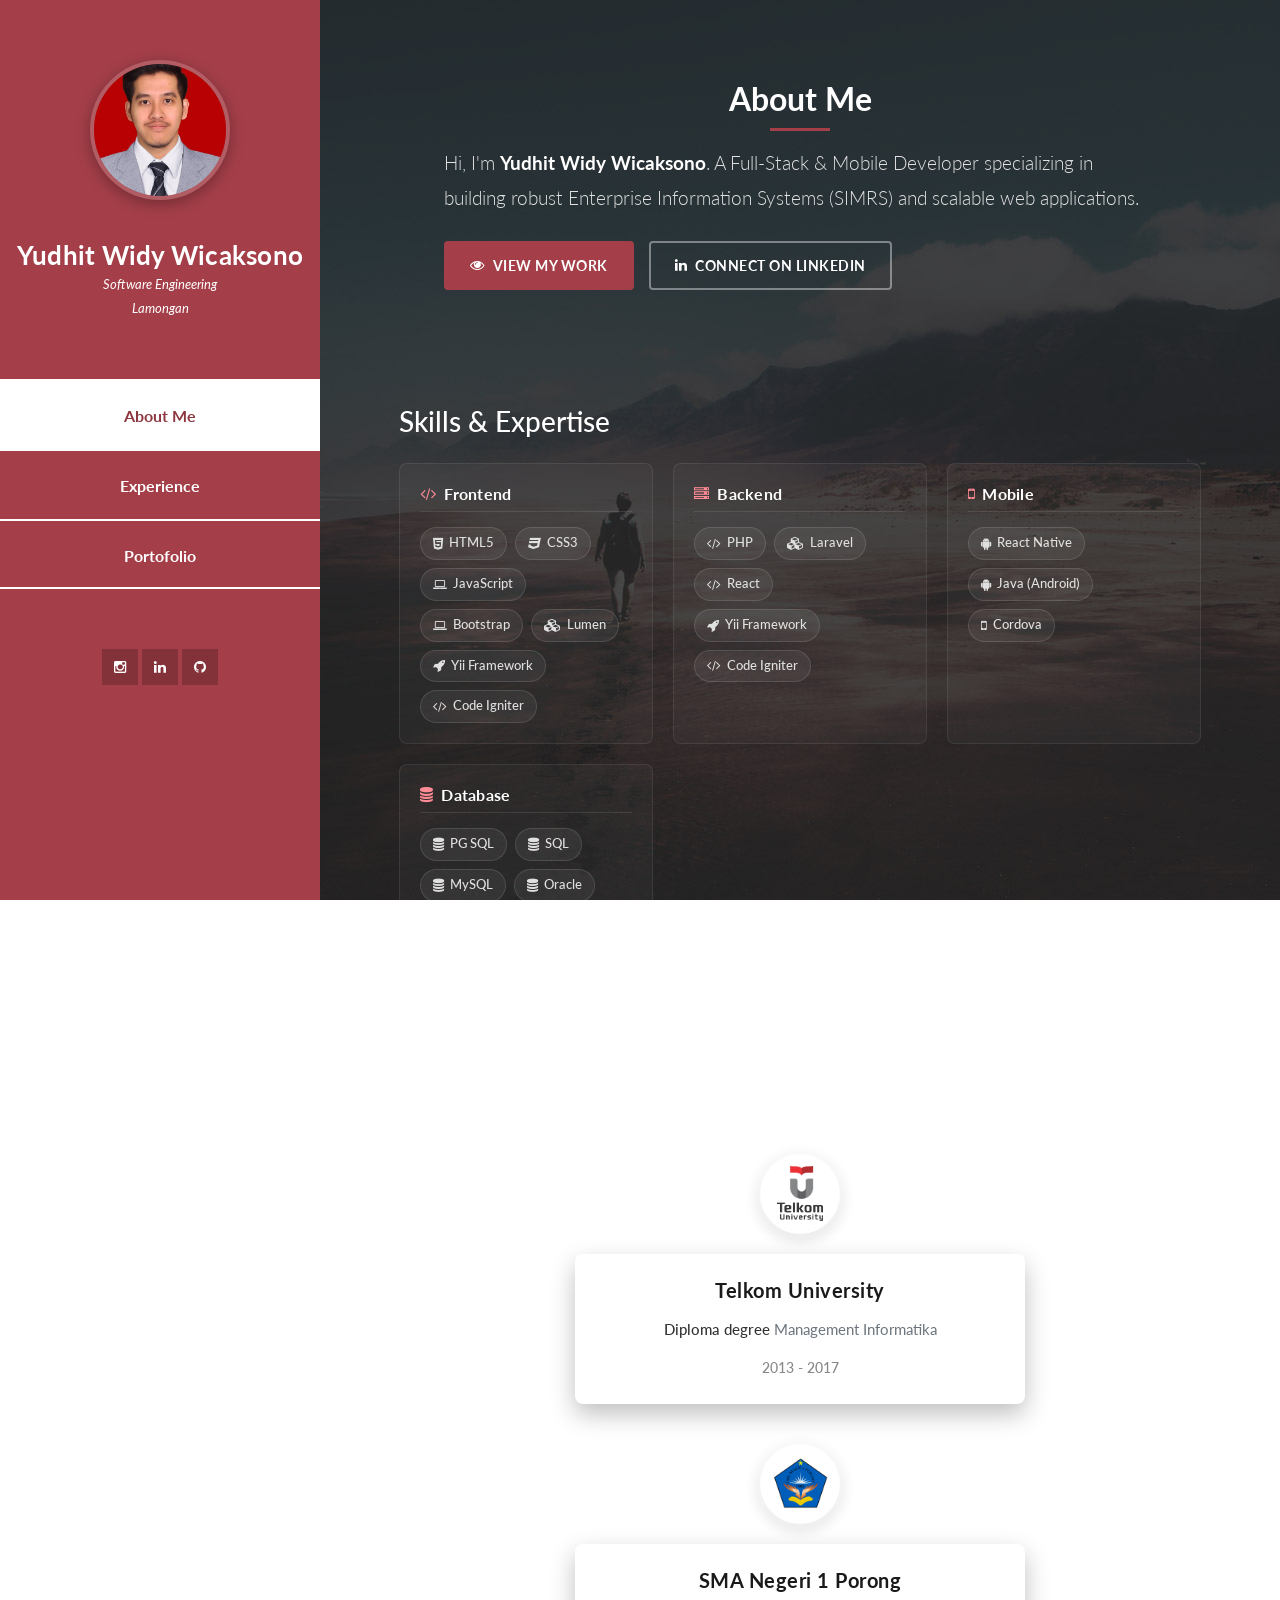
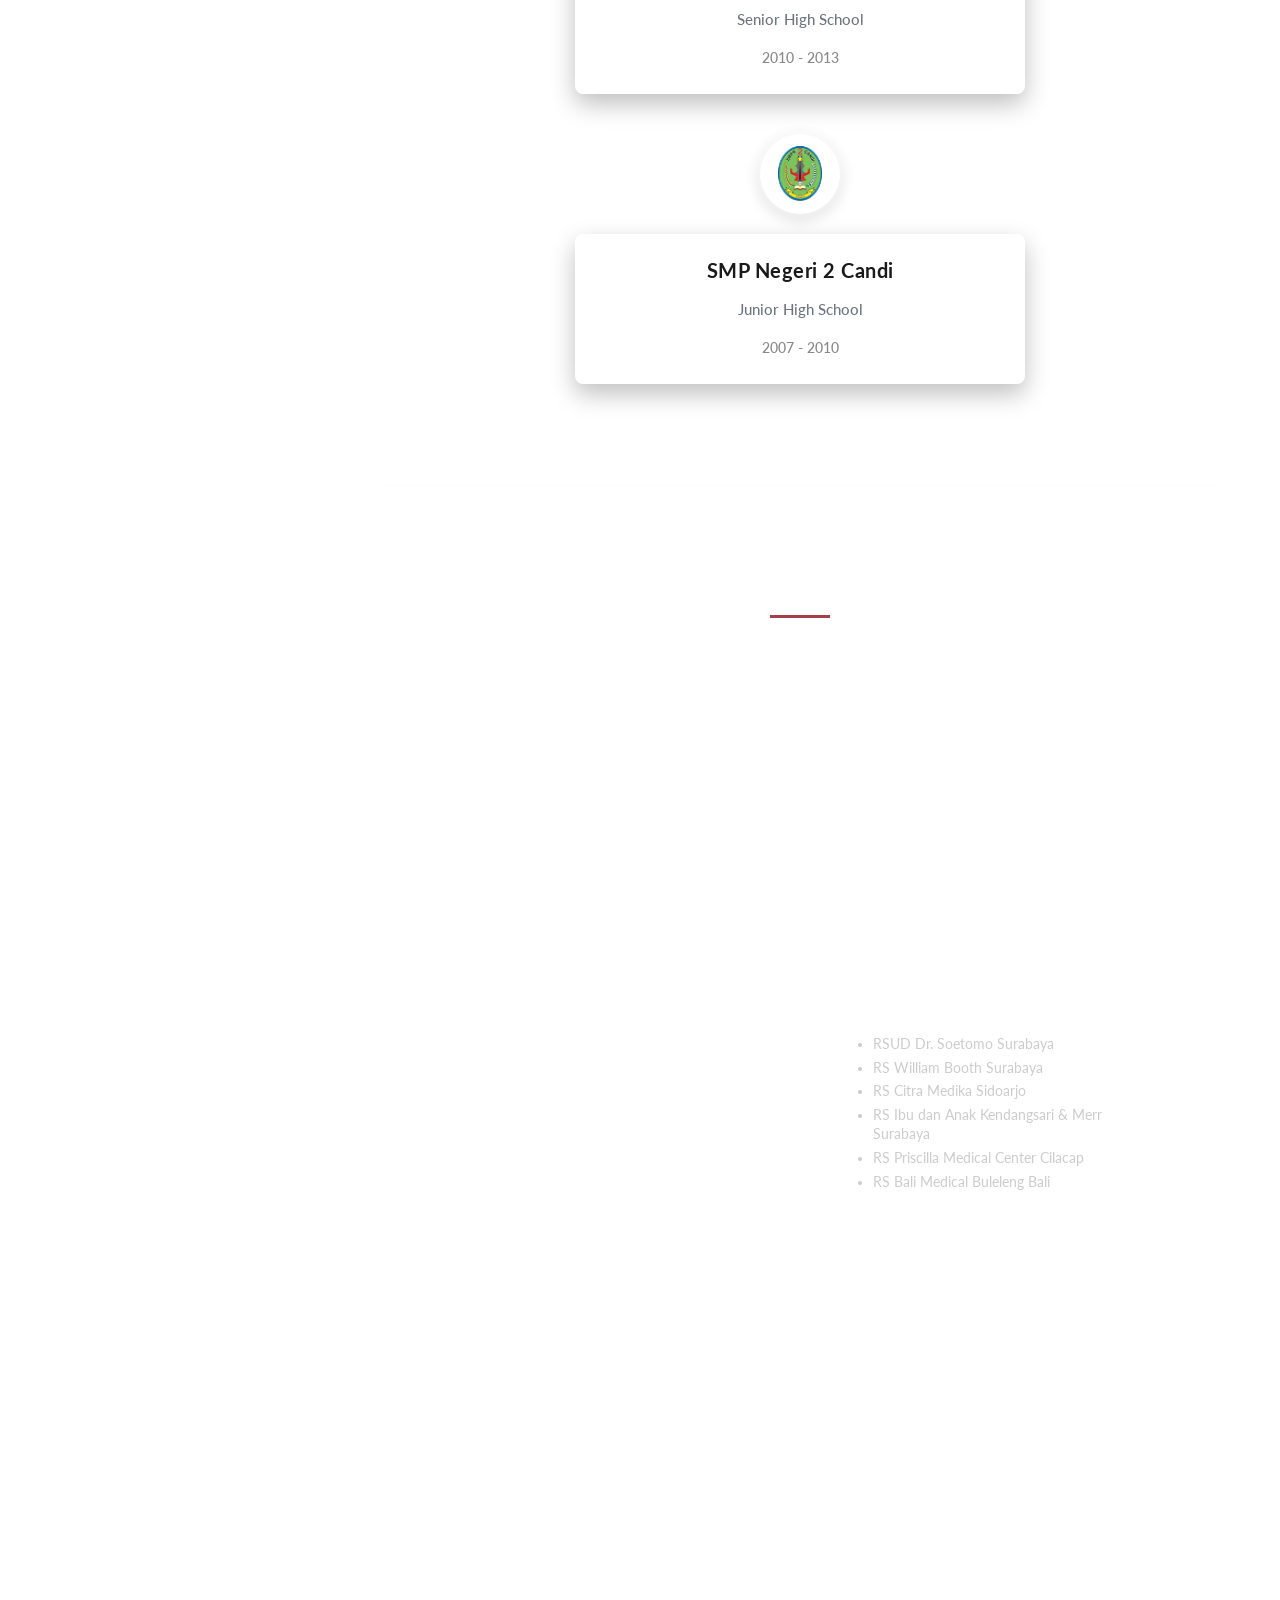
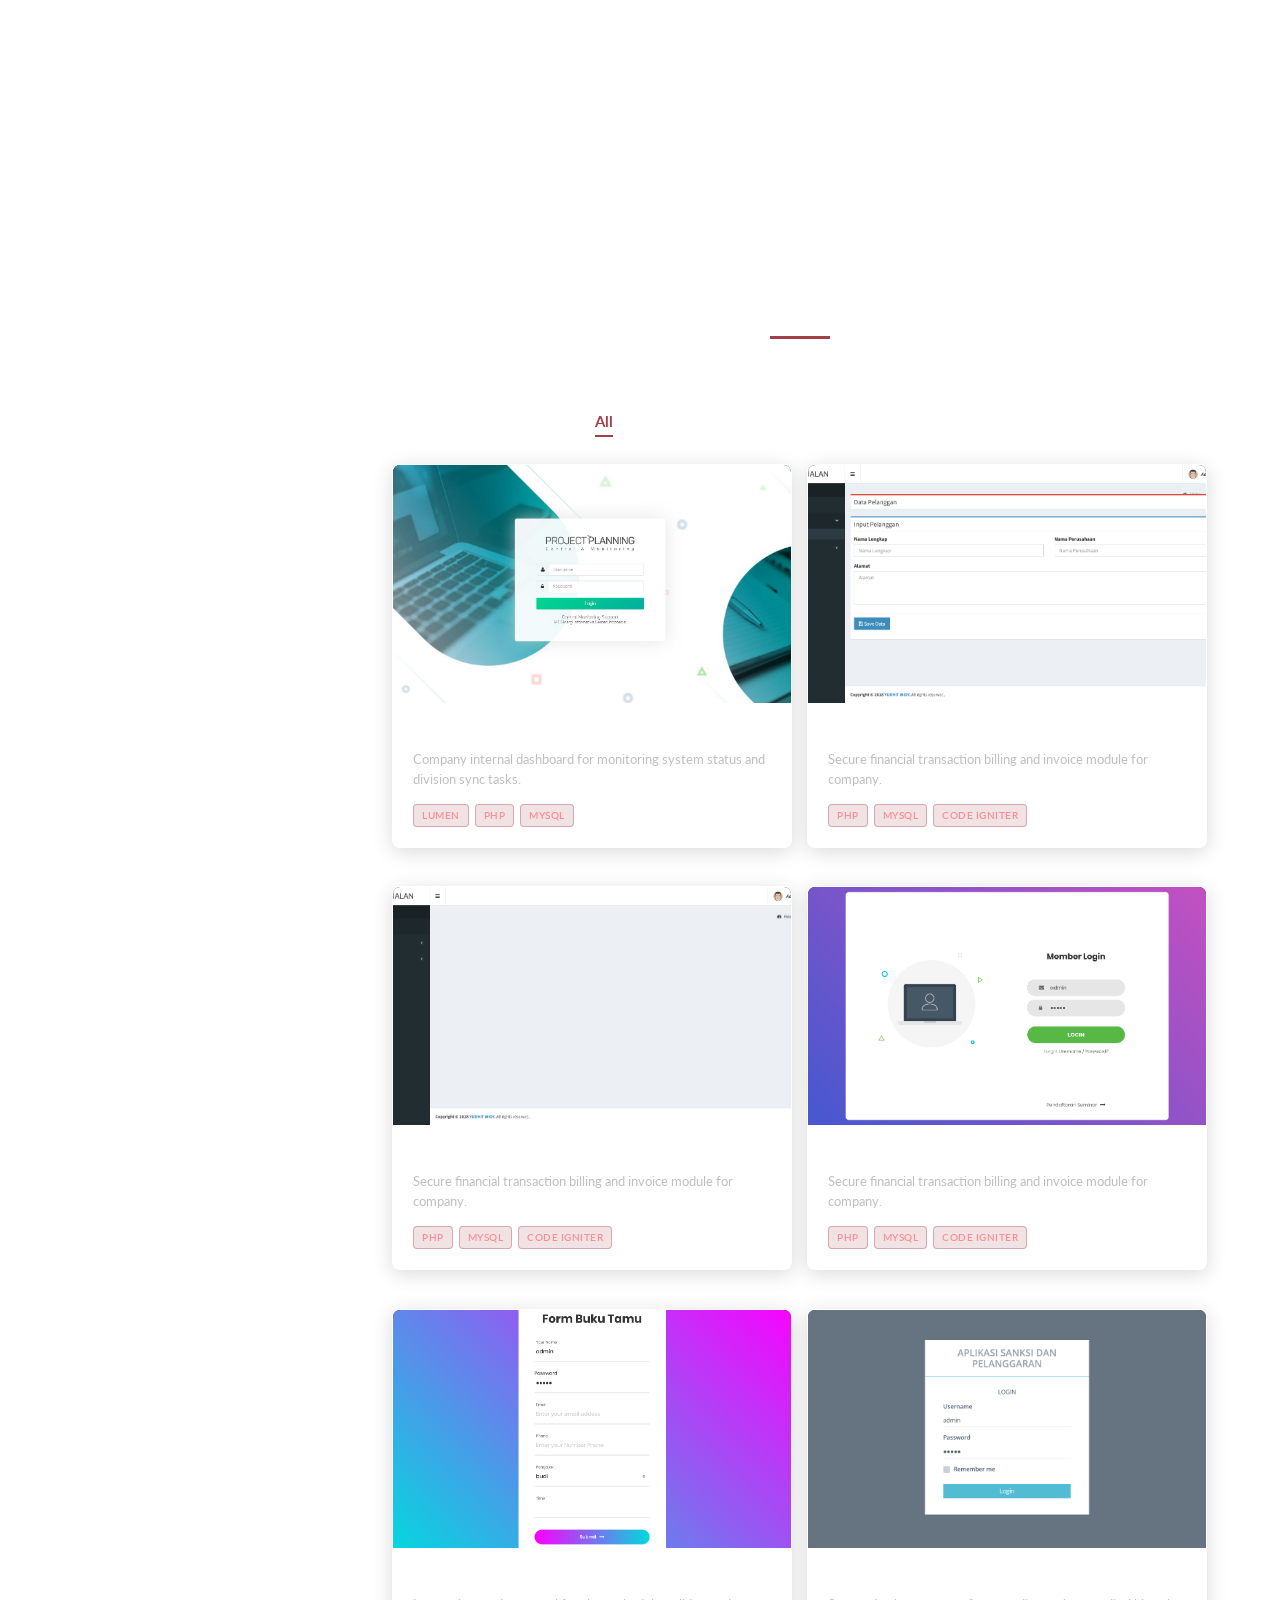
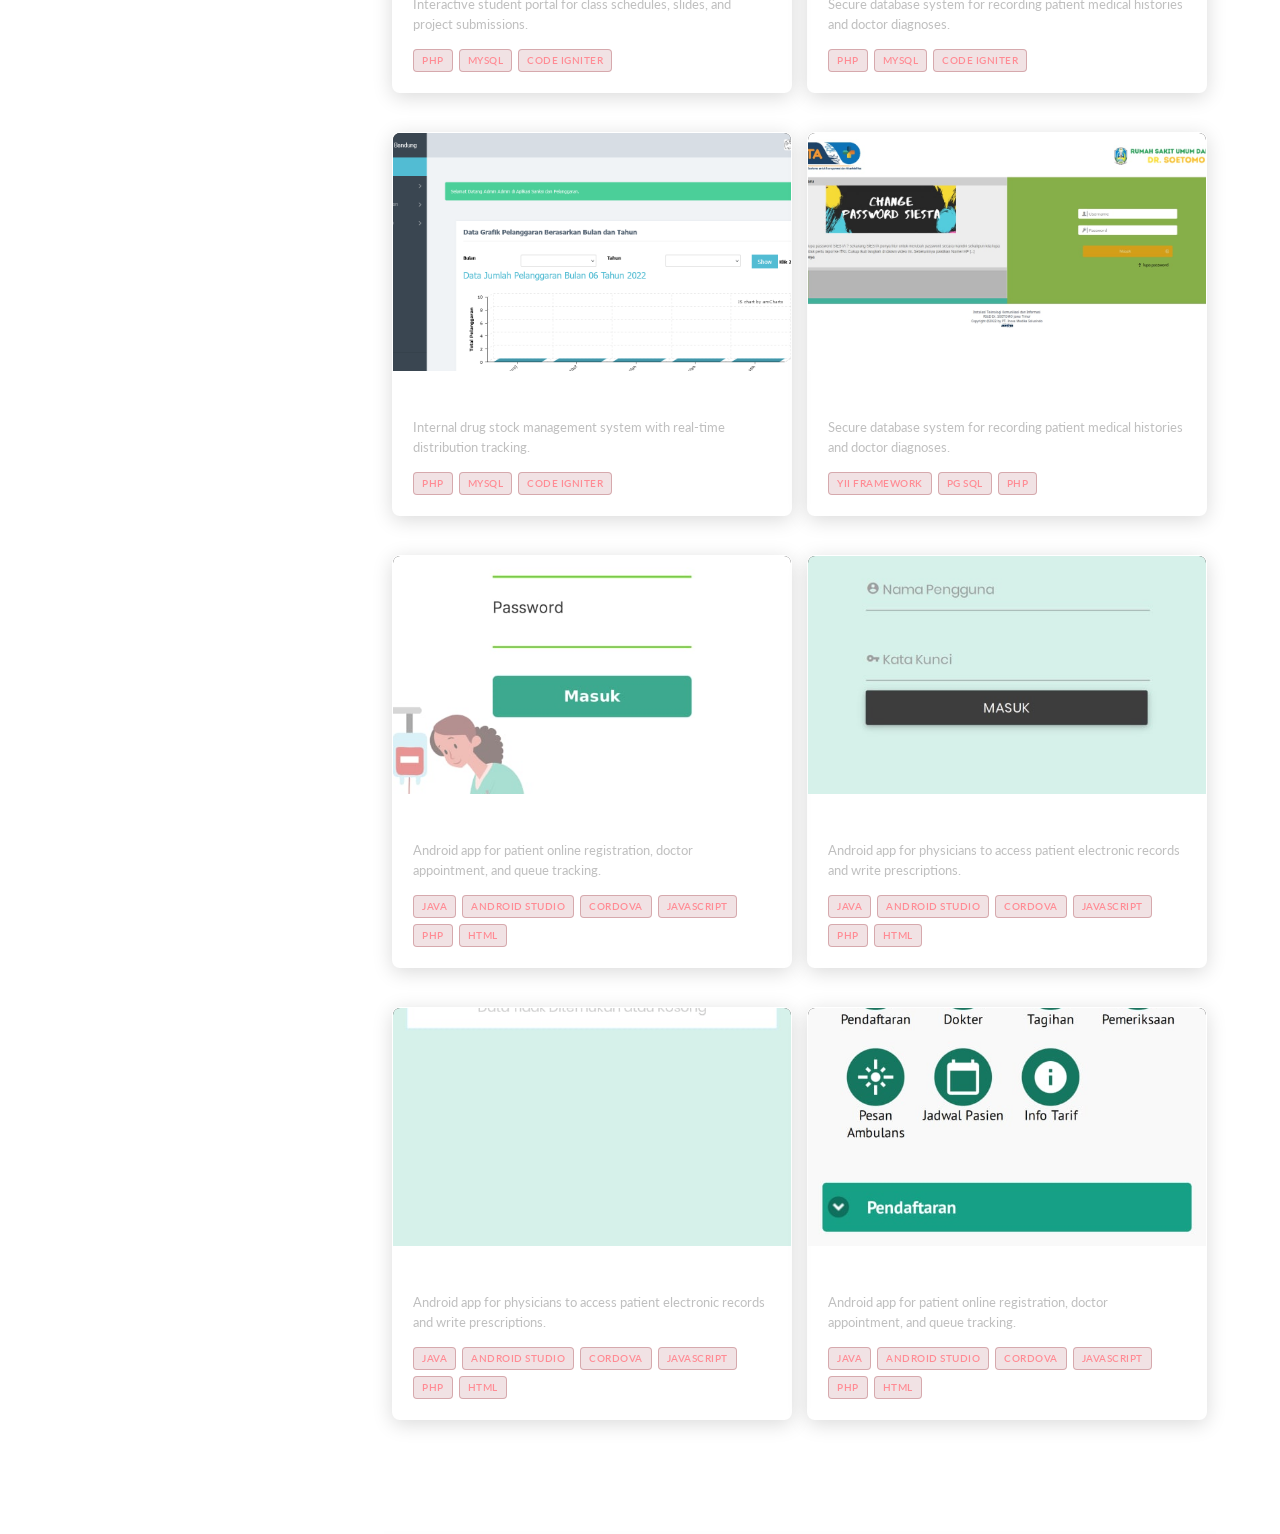
==== commit e47e0a03: "Add SMAN 1 Porong and SMPN 2 Candi logos to education timeline" ====
--- a/index.html
+++ b/index.html
@@ -48,9 +48,6 @@
           </nav>
           <div class="social-network">
             <ul class="soial-icons">
-              <li>
-                <a href="#"><i class="fa fa-facebook"></i></a>
-              </li>
               <li>
                 <a href="https://www.instagram.com/yudhitwicaksono"><i class="fa fa-instagram"></i></a>
               </li>
@@ -160,11 +157,8 @@
                   </div>
                   <!-- SMA Negeri 1 Porong Node -->
                   <div class="timeline-item">
-                    <div class="timeline-node timeline-node-dark-border">
-                      <svg class="timeline-svg" xmlns="http://www.w3.org/2000/svg" viewBox="0 0 640 512">
-                        <path fill="currentColor"
-                          d="M0 224v272c0 8.84 7.16 16 16 16h80V192H32c-17.67 0-32 14.33-32 32zm360-48h-24v-40c0-4.42-3.58-8-8-8h-16c-4.42 0-8 3.58-8 8v64c0 4.42 3.58 8 8 8h48c4.42 0 8-3.58 8-8v-16c0-4.42-3.58-8-8-8zm137.75-63.96l-160-106.67a32.02 32.02 0 0 0-35.5 0l-160 106.67A32.002 32.002 0 0 0 128 138.66V512h128V368c0-8.84 7.16-16 16-16h96c8.84 0 16 7.16 16 16v144h128V138.67c0-10.7-5.35-20.7-14.25-26.63zM320 256c-44.18 0-80-35.82-80-80s35.82-80 80-80 80 35.82 80 80-35.82 80-80 80zm288-64h-64v320h80c8.84 0 16-7.16 16-16V224c0-17.67-14.33-32-32-32z" />
-                      </svg>
+                    <div class="timeline-node timeline-node-glow">
+                      <img src="assets/images/sman1porong-logo.png" alt="SMA Negeri 1 Porong Logo" class="timeline-logo" />
                     </div>
                     <div class="timeline-card">
                       <h4>SMA Negeri 1 Porong</h4>
@@ -174,11 +168,8 @@
                   </div>
                   <!-- SMP Negeri 2 Candi Node -->
                   <div class="timeline-item">
-                    <div class="timeline-node timeline-node-dark-border">
-                      <svg class="timeline-svg" xmlns="http://www.w3.org/2000/svg" viewBox="0 0 640 512">
-                        <path fill="currentColor"
-                          d="M0 224v272c0 8.84 7.16 16 16 16h80V192H32c-17.67 0-32 14.33-32 32zm360-48h-24v-40c0-4.42-3.58-8-8-8h-16c-4.42 0-8 3.58-8 8v64c0 4.42 3.58 8 8 8h48c4.42 0 8-3.58 8-8v-16c0-4.42-3.58-8-8-8zm137.75-63.96l-160-106.67a32.02 32.02 0 0 0-35.5 0l-160 106.67A32.002 32.002 0 0 0 128 138.66V512h128V368c0-8.84 7.16-16 16-16h96c8.84 0 16 7.16 16 16v144h128V138.67c0-10.7-5.35-20.7-14.25-26.63zM320 256c-44.18 0-80-35.82-80-80s35.82-80 80-80 80 35.82 80 80-35.82 80-80 80zm288-64h-64v320h80c8.84 0 16-7.16 16-16V224c0-17.67-14.33-32-32-32z" />
-                      </svg>
+                    <div class="timeline-node timeline-node-glow">
+                      <img src="assets/images/smpn2candi-logo.png" alt="SMP Negeri 2 Candi Logo" class="timeline-logo" />
                     </div>
                     <div class="timeline-card">
                       <h4>SMP Negeri 2 Candi</h4>
@@ -409,7 +400,7 @@
               </div>
 
               <!-- Project 8 (Web) -->
-              <div class="isotope-item" data-type="Web">
+              <div class="isotope-item" data-type="web">
                 <div class="portfolio-card">
                   <div class="card-img-wrapper">
                     <img src="assets/images/photo_8.jpg" alt="SIMRS Electronic Medical Records" />
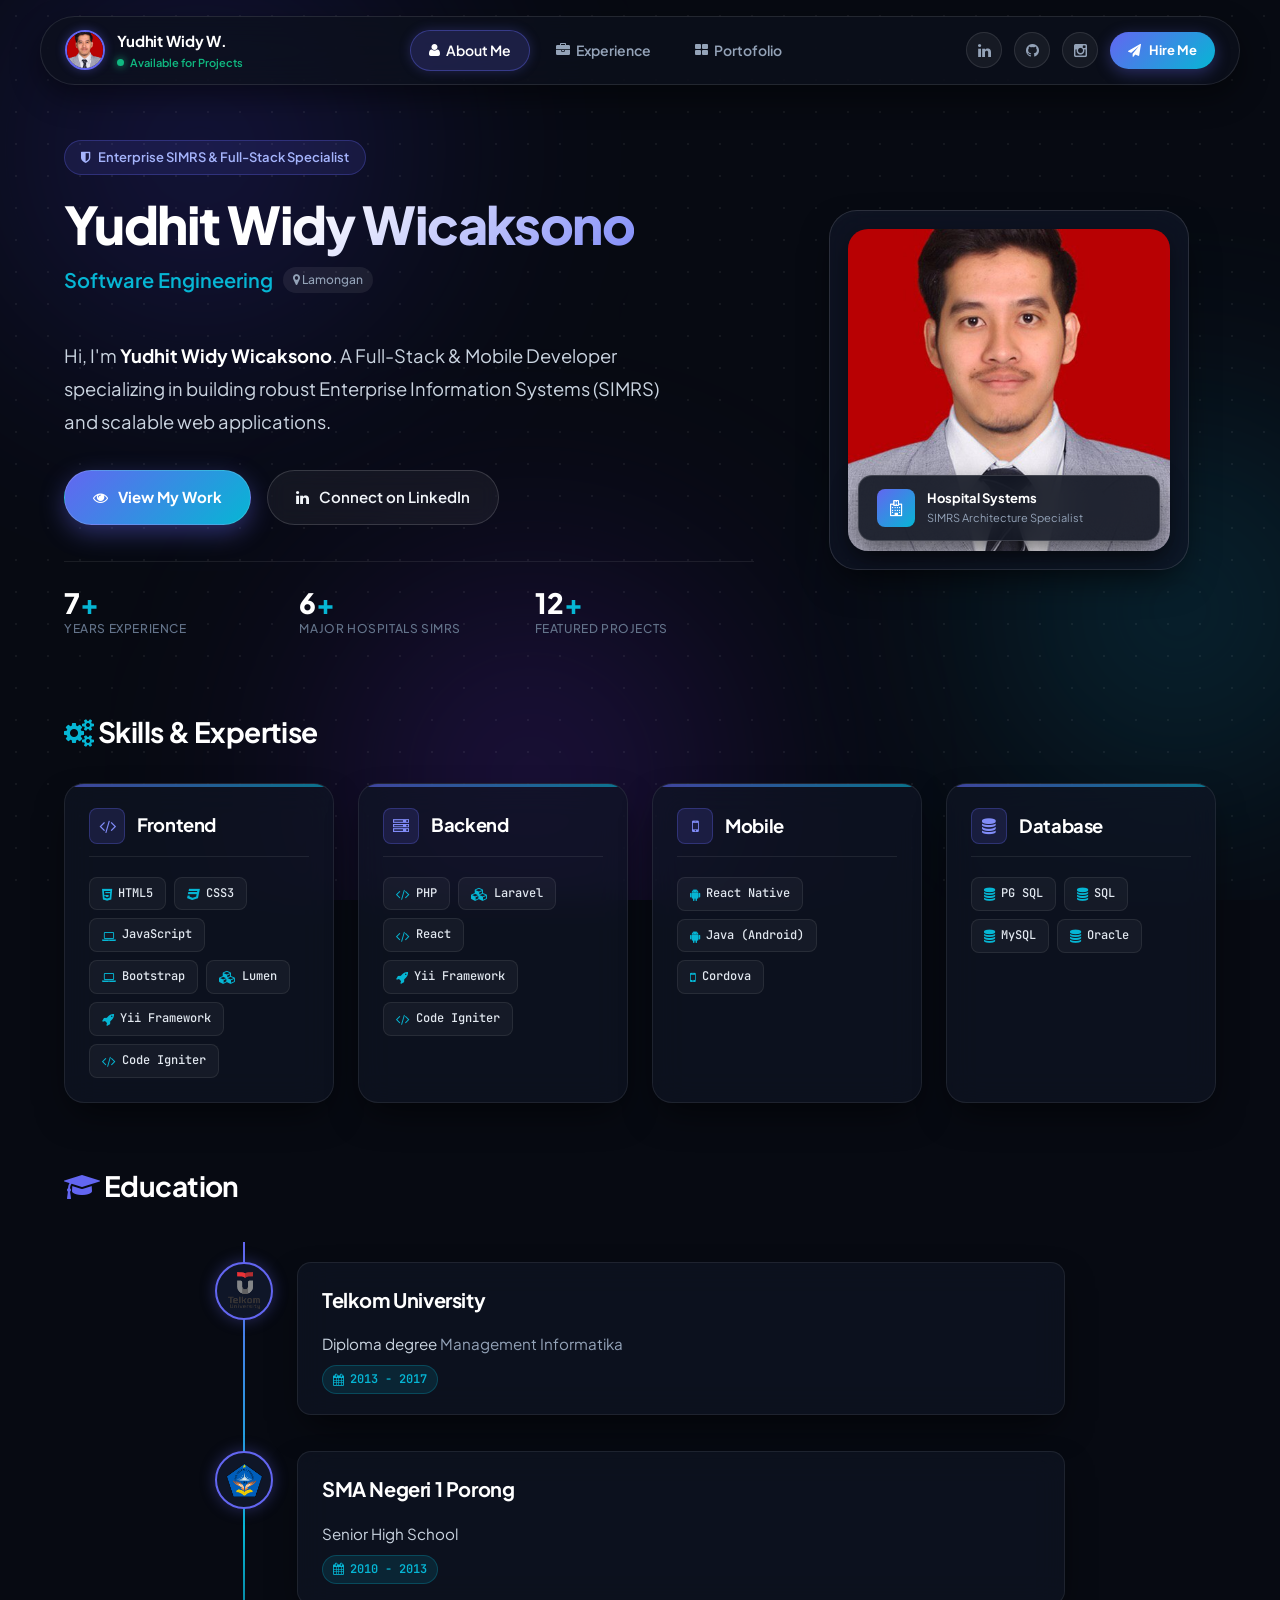
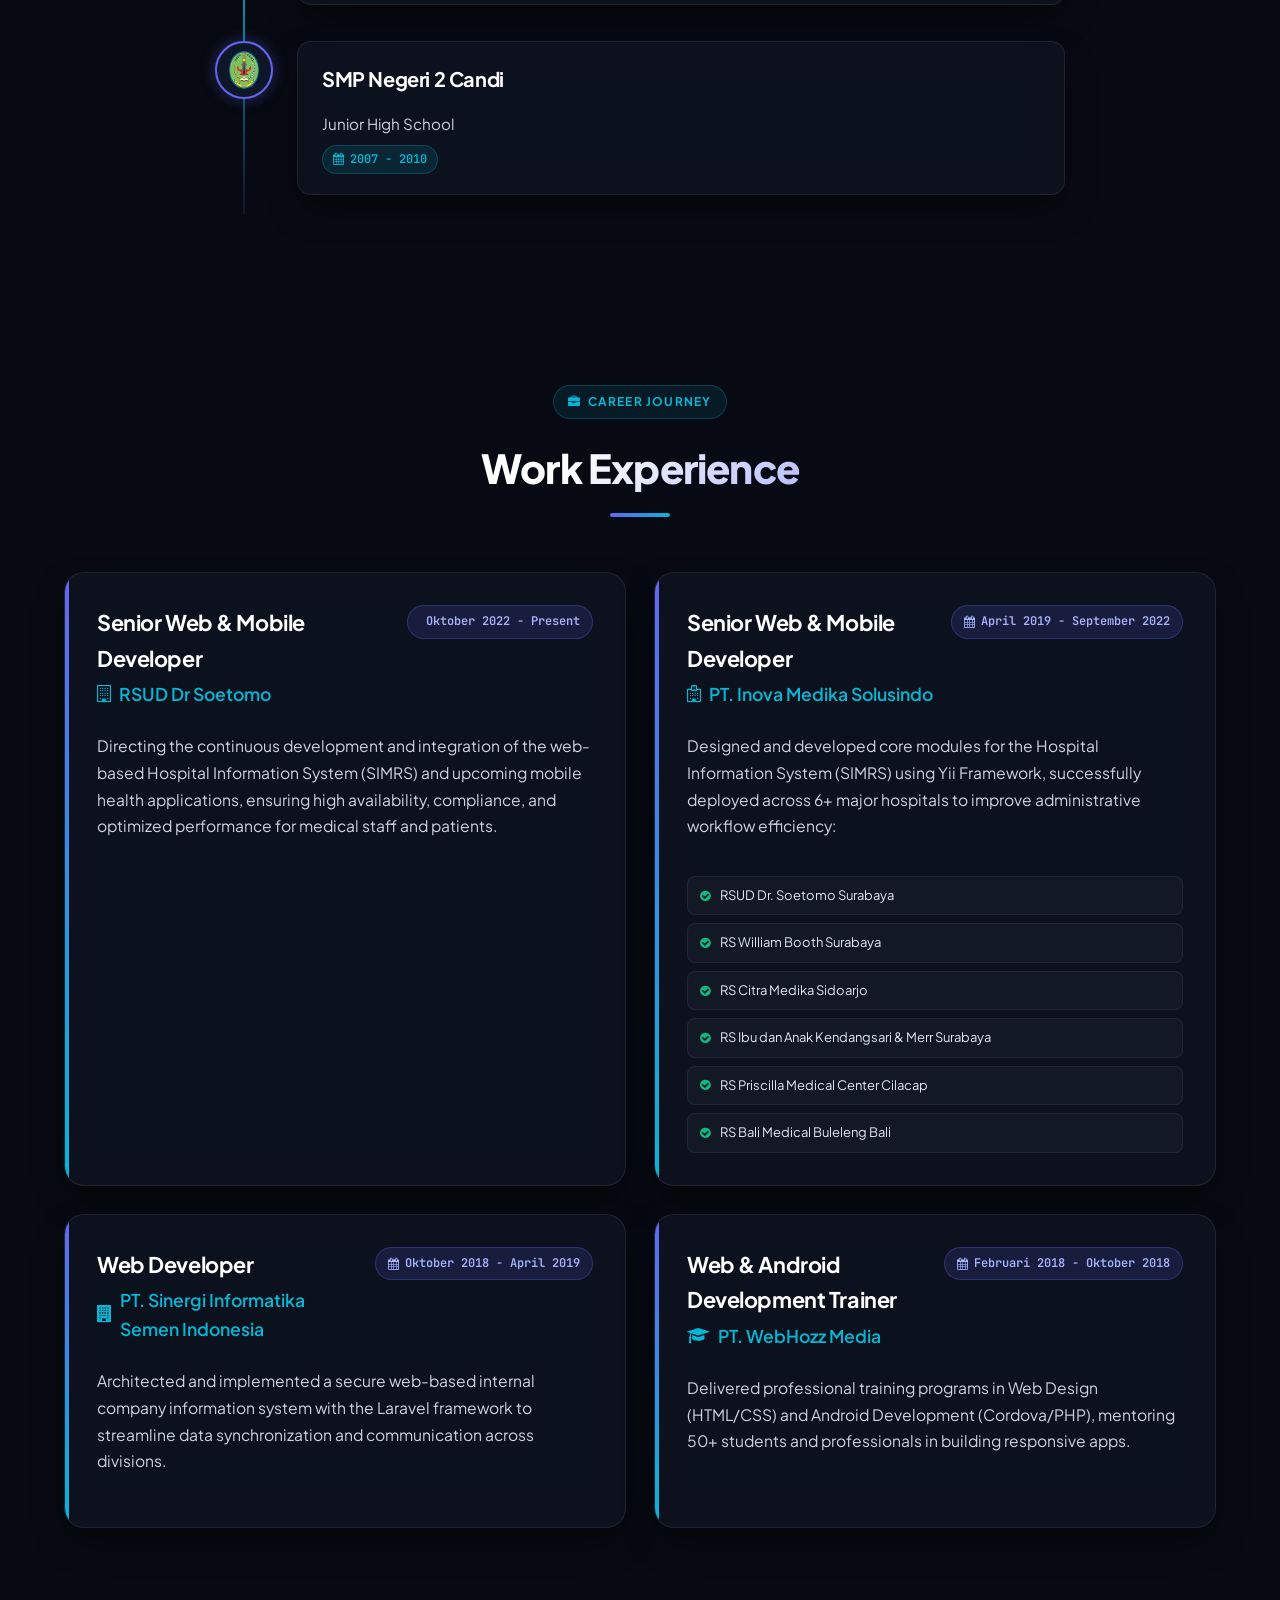
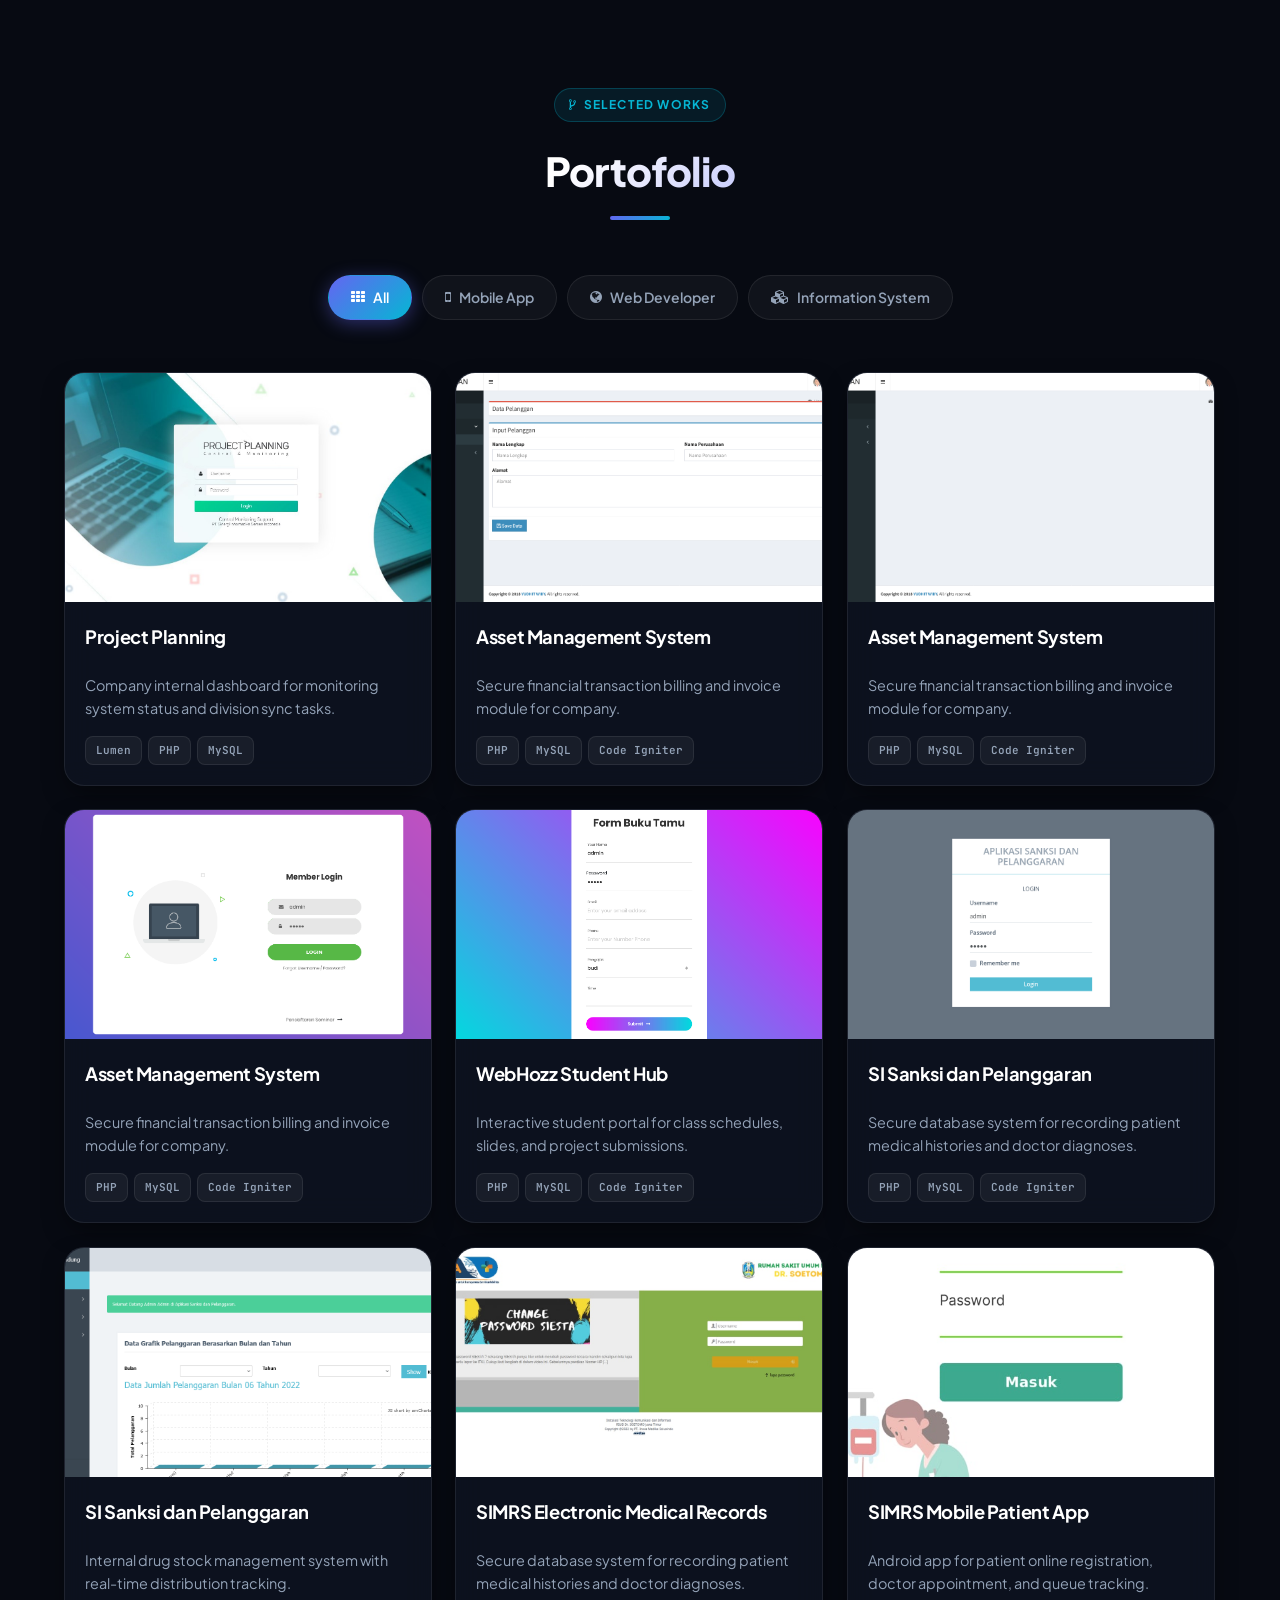
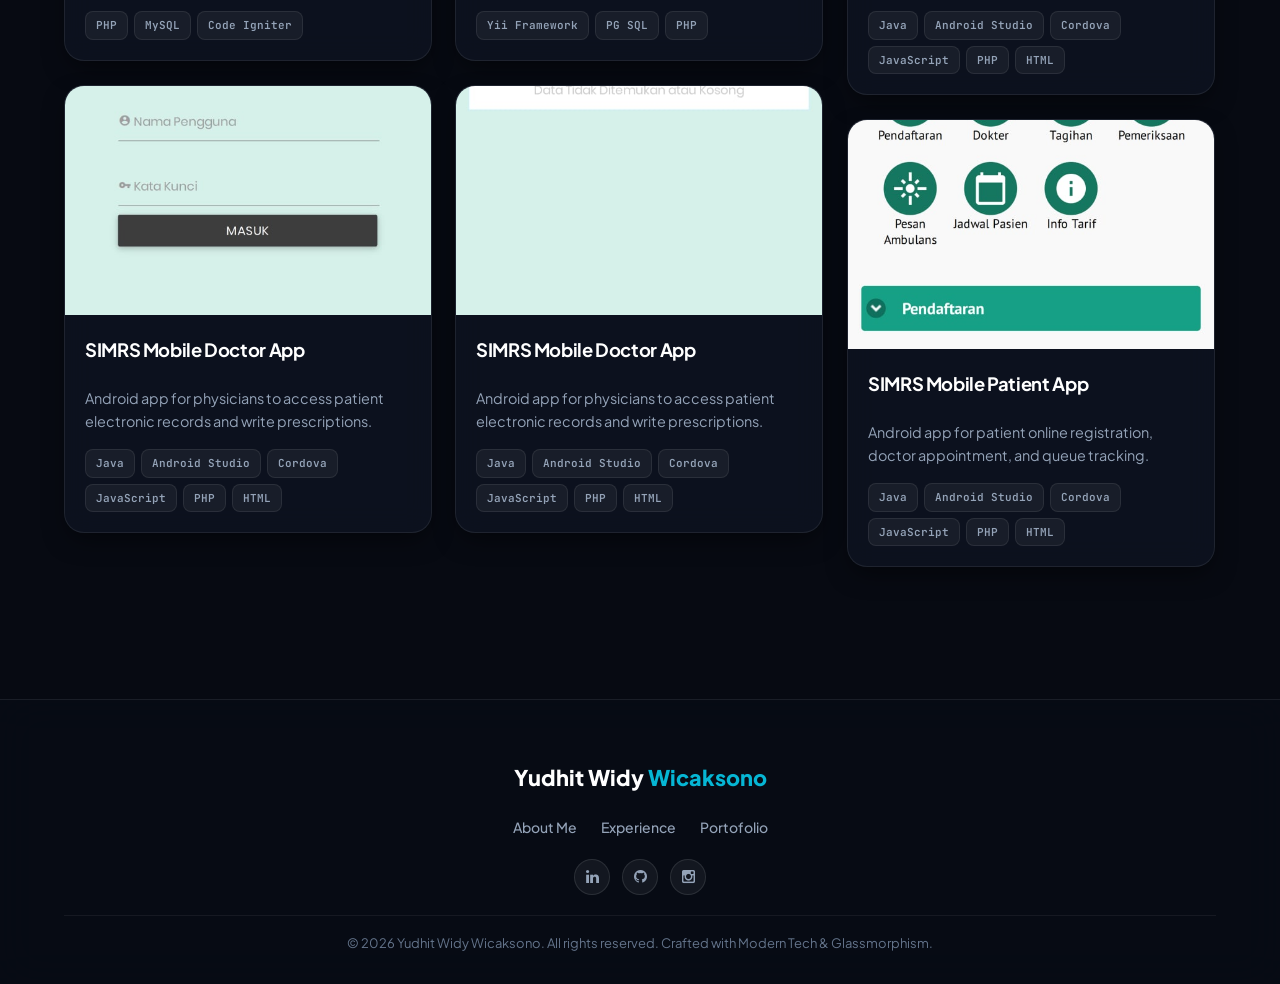
==== commit df533c98: "modernize portfolio UI to dark mode & glassmorphism" ====
--- a/index.html
+++ b/index.html
@@ -1,571 +1,833 @@
-<!DOCTYPE html>
-<html lang="en">
-
-<head>
-  <meta charset="utf-8" />
-  <meta name="viewport" content="width=device-width, initial-scale=1, shrink-to-fit=no" />
-  <meta name="description" content="" />
-  <meta name="author" content="" />
-  <link href="https://fonts.googleapis.com/css?family=Lato:100,300,400,700,900" rel="stylesheet" />
-
-  <title>Portofolio || Yudhit Widy Wicaksono</title>
-  <!--
-Reflux Template
-https://templatemo.com/tm-531-reflux
--->
-  <!-- Bootstrap core CSS -->
-  <link href="vendor/bootstrap/css/bootstrap.min.css" rel="stylesheet" />
-
-  <!-- Additional CSS Files -->
-  <link rel="stylesheet" href="assets/css/fontawesome.css" />
-  <link rel="stylesheet" href="assets/css/templatemo-style.css" />
-  <link rel="stylesheet" href="assets/css/owl.css" />
-  <link rel="stylesheet" href="assets/css/lightbox.css" />
-  <link rel="stylesheet" href="assets/css/custom-portfolio.css" />
-</head>
-
-<body>
-  <div id="page-wraper">
-    <!-- Sidebar Menu -->
-    <div class="responsive-nav">
-      <i class="fa fa-bars" id="menu-toggle"></i>
-      <div id="menu" class="menu">
-        <i class="fa fa-times" id="menu-close"></i>
-        <div class="container">
-          <div class="image">
-            <a href="#"><img src="assets/images/photo.jpg" alt="" /></a>
-          </div>
-          <div class="author-content">
-            <h4>Yudhit Widy Wicaksono</h4>
-            <span>Software Engineering <br> Lamongan</span>
-          </div>
-          <nav class="main-nav" role="navigation">
-            <ul class="main-menu">
-              <li><a href="#section1">About Me</a></li>
-              <li><a href="#section2">Experience</a></li>
-              <li><a href="#section3">Portofolio</a></li>
-            </ul>
-          </nav>
-          <div class="social-network">
-            <ul class="soial-icons">
-              <li>
-                <a href="https://www.instagram.com/yudhitwicaksono"><i class="fa fa-instagram"></i></a>
-              </li>
-              <li>
-                <a href="https://www.linkedin.com/in/yudhit-widy-wicaksono-54a5a714a/"><i
-                    class="fa fa-linkedin"></i></a>
-              </li>
-              <li>
-                <a href="https://app.circleci.com/pipelines/github/yudhitwicaksono"><i class="fa fa-github"></i></a>
-              </li>
-            </ul>
-          </div>
-        </div>
-      </div>
-    </div>
-
-    <section class="section about-me" id="section1" data-section="section1">
-      <div class="container">
-        <div class="section-heading">
-          <h2>About Me</h2>
-          <div class="line-dec"></div>
-          <p class="hero-hook">
-            Hi, I'm <strong>Yudhit Widy Wicaksono</strong>. A Full-Stack & Mobile Developer specializing in building
-            robust Enterprise Information Systems (SIMRS) and scalable web applications.
-          </p>
-          <div class="cta-container">
-            <a href="#section3" class="btn-custom btn-custom-primary"><i class="fa fa-eye"></i> View My Work</a>
-            <a href="https://www.linkedin.com/in/yudhit-widy-wicaksono-54a5a714a/" target="_blank"
-              class="btn-custom btn-custom-secondary"><i class="fa fa-linkedin"></i> Connect on LinkedIn</a>
-          </div>
-        </div>
-        <div class="left-image-post">
-          <div class="row">
-            <div class="col-md-12">
-              <h3>Skills & Expertise</h3>
-              <div class="skills-grid">
-
-                <!-- Frontend Category -->
-                <div class="skill-category">
-                  <h4><i class="fa fa-code"></i> Frontend</h4>
-                  <div class="skill-badges">
-                    <span class="skill-badge"><i class="fa fa-html5"></i> HTML5</span>
-                    <span class="skill-badge"><i class="fa fa-css3"></i> CSS3</span>
-                    <span class="skill-badge"><i class="fa fa-laptop"></i> JavaScript</span>
-                    <span class="skill-badge"><i class="fa fa-laptop"></i> Bootstrap</span>
-                    <span class="skill-badge"><i class="fa fa-cubes"></i> Lumen</span>
-                    <span class="skill-badge"><i class="fa fa-rocket"></i> Yii Framework</span>
-                    <span class="skill-badge"><i class="fa fa-code"></i> Code Igniter</span>
-                  </div>
-                </div>
-
-                <!-- Backend Category -->
-                <div class="skill-category">
-                  <h4><i class="fa fa-server"></i> Backend</h4>
-                  <div class="skill-badges">
-                    <span class="skill-badge"><i class="fa fa-code"></i> PHP</span>
-                    <span class="skill-badge"><i class="fa fa-cubes"></i> Laravel</span>
-                    <span class="skill-badge"><i class="fa fa-code"></i> React</span>
-                    <span class="skill-badge"><i class="fa fa-rocket"></i> Yii Framework</span>
-                    <span class="skill-badge"><i class="fa fa-code"></i> Code Igniter</span>
-                  </div>
-                </div>
-
-                <!-- Mobile Category -->
-                <div class="skill-category">
-                  <h4><i class="fa fa-mobile"></i> Mobile</h4>
-                  <div class="skill-badges">
-                    <span class="skill-badge"><i class="fa fa-android"></i> React Native</span>
-                    <span class="skill-badge"><i class="fa fa-android"></i> Java (Android)</span>
-                    <span class="skill-badge"><i class="fa fa-mobile"></i> Cordova</span>
-                  </div>
-                </div>
-
-                <!-- Database Category -->
-                <div class="skill-category">
-                  <h4><i class="fa fa-database"></i> Database</h4>
-                  <div class="skill-badges">
-                    <span class="skill-badge"><i class="fa fa-database"></i> PG SQL</span>
-                    <span class="skill-badge"><i class="fa fa-database"></i> SQL</span>
-                    <span class="skill-badge"><i class="fa fa-database"></i> MySQL</span>
-                    <span class="skill-badge"><i class="fa fa-database"></i> Oracle</span>
-                  </div>
-                </div>
-
-              </div>
-            </div>
-          </div>
-        </div>
-        <div class="right-image-post">
-          <div class="row">
-            <div class="col-md-12">
-              <div class="education-section">
-                <h3>Education</h3>
-                <div class="timeline-container">
-                  <div class="timeline-line"></div>
-                  <!-- Telkom University Node -->
-                  <div class="timeline-item">
-                    <div class="timeline-node timeline-node-glow">
-                      <img src="assets/images/telkom-logo.png" alt="Telkom University Logo" class="timeline-logo" />
-                    </div>
-                    <div class="timeline-card">
-                      <h4>Telkom University</h4>
-                      <p class="timeline-subtitle">Diploma degree <span class="text-muted">Management Informatika</span>
-                      </p>
-                      <p class="timeline-date">2013 - 2017</p>
-                    </div>
-                  </div>
-                  <!-- SMA Negeri 1 Porong Node -->
-                  <div class="timeline-item">
-                    <div class="timeline-node timeline-node-glow">
-                      <img src="assets/images/sman1porong-logo.png" alt="SMA Negeri 1 Porong Logo" class="timeline-logo" />
-                    </div>
-                    <div class="timeline-card">
-                      <h4>SMA Negeri 1 Porong</h4>
-                      <p class="timeline-subtitle text-muted">Senior High School</p>
-                      <p class="timeline-date">2010 - 2013</p>
-                    </div>
-                  </div>
-                  <!-- SMP Negeri 2 Candi Node -->
-                  <div class="timeline-item">
-                    <div class="timeline-node timeline-node-glow">
-                      <img src="assets/images/smpn2candi-logo.png" alt="SMP Negeri 2 Candi Logo" class="timeline-logo" />
-                    </div>
-                    <div class="timeline-card">
-                      <h4>SMP Negeri 2 Candi</h4>
-                      <p class="timeline-subtitle text-muted">Junior High School</p>
-                      <p class="timeline-date">2007 - 2010</p>
-                    </div>
-                  </div>
-                </div>
-              </div>
-            </div>
-          </div>
-        </div>
-      </div>
-    </section>
-
-    <section class="section my-services" id="section2" data-section="section2">
-      <div class="container">
-        <div class="section-heading">
-          <h2>Work Experience</h2>
-          <div class="line-dec"></div>
-        </div>
-        <!-- Row 1: RSUD Dr Soetomo & PT Inova Medika Solusindo -->
-        <div class="row">
-          <div class="col-md-6">
-            <div class="service-item">
-              <h4>Senior Web & Mobile Developer</h4>
-              <h4>RSUD Dr Soetomo</h4>
-              <p>
-                Directing the continuous development and integration of the web-based Hospital Information System
-                (SIMRS) and upcoming mobile health applications, ensuring high availability, compliance, and optimized
-                performance for medical staff and patients.<br><br>
-                Oktober 2022 - Present
-              </p>
-            </div>
-          </div>
-          <div class="col-md-6">
-            <div class="service-item">
-              <h4>Senior Web & Mobile Developer</h4>
-              <h4>PT. Inova Medika Solusindo</h4>
-              <p>
-                Designed and developed core modules for the Hospital Information System (SIMRS) using Yii Framework,
-                successfully deployed across 6+ major hospitals to improve administrative workflow efficiency:
-              <ul class="hospital-list">
-                <li>RSUD Dr. Soetomo Surabaya</li>
-                <li>RS William Booth Surabaya</li>
-                <li>RS Citra Medika Sidoarjo</li>
-                <li>RS Ibu dan Anak Kendangsari & Merr Surabaya</li>
-                <li>RS Priscilla Medical Center Cilacap</li>
-                <li>RS Bali Medical Buleleng Bali</li>
-              </ul>
-              <br>
-              April 2019 - September 2022
-              </p>
-            </div>
-          </div>
-        </div>
-        <!-- Row 2: PT Sinergi Informatika Semen Indonesia & PT WebHozz Media -->
-        <div class="row">
-          <div class="col-md-6">
-            <div class="service-item">
-              <h4>Web Developer</h4>
-              <h4>PT. Sinergi Informatika Semen Indonesia</h4>
-              <p>
-                Architected and implemented a secure web-based internal company information system with the Laravel
-                framework to streamline data synchronization and communication across divisions. <br><br> Oktober 2018 -
-                April 2019
-              </p>
-            </div>
-          </div>
-          <div class="col-md-6">
-            <div class="service-item">
-              <h4>Web & Android Development Trainer</h4>
-              <h4>PT. WebHozz Media</h4>
-              <p>
-                Delivered professional training programs in Web Design (HTML/CSS) and Android Development (Cordova/PHP),
-                mentoring 50+ students and professionals in building responsive apps. <br><br> Februari 2018 - Oktober
-                2018
-              </p>
-            </div>
-          </div>
-        </div>
-      </div>
-    </section>
-
-    <section class="section my-work" id="section3" data-section="section3">
-      <div class="container">
-        <div class="section-heading">
-          <h2>Portofolio</h2>
-          <div class="line-dec"></div>
-        </div>
-        <div class="row">
-          <div class="isotope-wrapper">
-            <form class="isotope-toolbar">
-              <label><input type="radio" data-type="*" checked="" name="isotope-filter" />
-                <span>all</span></label>
-              <label><input type="radio" data-type="mobile" name="isotope-filter" />
-                <span>Mobile App</span></label>
-              <label><input type="radio" data-type="web" name="isotope-filter" />
-                <span>Web Developer</span></label>
-              <label><input type="radio" data-type="sisfo" name="isotope-filter" />
-                <span>Information System</span></label>
-            </form>
-            <div class="isotope-box">
-              <!-- Project 1 (Web) -->
-              <div class="isotope-item" data-type="web">
-                <div class="portfolio-card">
-                  <div class="card-img-wrapper">
-                    <img src="assets/images/photo_1.jpg" alt="SISI Internal Dashboard" />
-                  </div>
-                  <div class="card-info">
-                    <h4>Project Planning</h4>
-                    <p>Company internal dashboard for monitoring system status and division sync tasks.</p>
-                    <div class="card-tags">
-                      <span class="card-tag">Lumen</span>
-                      <span class="card-tag">PHP</span>
-                      <span class="card-tag">MySQL</span>
-                    </div>
-                  </div>
-                </div>
-              </div>
-
-              <!-- Project 2 (sisfo) -->
-              <div class="isotope-item" data-type="sisfo">
-                <div class="portfolio-card">
-                  <div class="card-img-wrapper">
-                    <img src="assets/images/photo_2.png" alt="Asset Management System" />
-                  </div>
-                  <div class="card-info">
-                    <h4>Asset Management System</h4>
-                    <p>Secure financial transaction billing and invoice module for company.</p>
-                    <div class="card-tags">
-                      <span class="card-tag">PHP</span>
-                      <span class="card-tag">MySQL</span>
-                      <span class="card-tag">Code Igniter</span>
-                    </div>
-                  </div>
-                </div>
-              </div>
-
-              <!-- Project 3 (sisfo) -->
-              <div class="isotope-item" data-type="sisfo">
-                <div class="portfolio-card">
-                  <div class="card-img-wrapper">
-                    <img src="assets/images/photo_3.png" alt="Asset Management System" />
-                  </div>
-                  <div class="card-info">
-                    <h4>Asset Management System</h4>
-                    <p>Secure financial transaction billing and invoice module for company.</p>
-                    <div class="card-tags">
-                      <span class="card-tag">PHP</span>
-                      <span class="card-tag">MySQL</span>
-                      <span class="card-tag">Code Igniter</span>
-                    </div>
-                  </div>
-                </div>
-              </div>
-
-              <!-- Project 4 (sisfo) -->
-              <div class="isotope-item" data-type="sisfo">
-                <div class="portfolio-card">
-                  <div class="card-img-wrapper">
-                    <img src="assets/images/photo_4.png" alt="Asset Management System" />
-                  </div>
-                  <div class="card-info">
-                    <h4>Asset Management System</h4>
-                    <p>Secure financial transaction billing and invoice module for company.</p>
-                    <div class="card-tags">
-                      <span class="card-tag">PHP</span>
-                      <span class="card-tag">MySQL</span>
-                      <span class="card-tag">Code Igniter</span>
-                    </div>
-                  </div>
-                </div>
-              </div>
-
-              <!-- Project 5 (sisfo) -->
-              <div class="isotope-item" data-type="sisfo">
-                <div class="portfolio-card">
-                  <div class="card-img-wrapper">
-                    <img src="assets/images/photo_5.png" alt="WebHozz Student Hub" />
-                  </div>
-                  <div class="card-info">
-                    <h4>WebHozz Student Hub</h4>
-                    <p>Interactive student portal for class schedules, slides, and project submissions.</p>
-                    <div class="card-tags">
-                      <span class="card-tag">PHP</span>
-                      <span class="card-tag">MySQL</span>
-                      <span class="card-tag">Code Igniter</span>
-                    </div>
-                  </div>
-                </div>
-              </div>
-
-              <!-- Project 6 (Information System) -->
-              <div class="isotope-item" data-type="sisfo">
-                <div class="portfolio-card">
-                  <div class="card-img-wrapper">
-                    <img src="assets/images/photo_6.png" alt="Sanksi Management System" />
-                  </div>
-                  <div class="card-info">
-                    <h4>SI Sanksi dan Pelanggaran</h4>
-                    <p>Secure database system for recording patient medical histories and doctor diagnoses.</p>
-                    <div class="card-tags">
-                      <span class="card-tag">PHP</span>
-                      <span class="card-tag">MySQL</span>
-                      <span class="card-tag">Code Igniter</span>
-                    </div>
-                  </div>
-                </div>
-              </div>
-
-              <!-- Project 7 (Information System) -->
-              <div class="isotope-item" data-type="sisfo">
-                <div class="portfolio-card">
-                  <div class="card-img-wrapper">
-                    <img src="assets/images/photo_7.png" alt="Sanksi Management System" />
-                  </div>
-                  <div class="card-info">
-                    <h4>SI Sanksi dan Pelanggaran</h4>
-                    <p>Internal drug stock management system with real-time distribution tracking.</p>
-                    <div class="card-tags">
-                      <span class="card-tag">PHP</span>
-                      <span class="card-tag">MySQL</span>
-                      <span class="card-tag">Code Igniter</span>
-                    </div>
-                  </div>
-                </div>
-              </div>
-
-              <!-- Project 8 (Web) -->
-              <div class="isotope-item" data-type="web">
-                <div class="portfolio-card">
-                  <div class="card-img-wrapper">
-                    <img src="assets/images/photo_8.jpg" alt="SIMRS Electronic Medical Records" />
-                  </div>
-                  <div class="card-info">
-                    <h4>SIMRS Electronic Medical Records</h4>
-                    <p>Secure database system for recording patient medical histories and doctor diagnoses.</p>
-                    <div class="card-tags">
-                      <span class="card-tag">Yii Framework</span>
-                      <span class="card-tag">PG SQL</span>
-                      <span class="card-tag">PHP</span>
-                    </div>
-                  </div>
-                </div>
-              </div>
-
-              <!-- Project 9 (Mobile) -->
-              <div class="isotope-item" data-type="mobile">
-                <div class="portfolio-card">
-                  <div class="card-img-wrapper">
-                    <img src="assets/images/photo_9.jpg" alt="SIMRS Mobile Patient App" />
-                  </div>
-                  <div class="card-info">
-                    <h4>SIMRS Mobile Patient App</h4>
-                    <p>Android app for patient online registration, doctor appointment, and queue tracking.</p>
-                    <div class="card-tags">
-                      <span class="card-tag">Java</span>
-                      <span class="card-tag">Android Studio</span>
-                      <span class="card-tag">Cordova</span>
-                      <span class="card-tag">JavaScript</span>
-                      <span class="card-tag">PHP</span>
-                      <span class="card-tag">HTML</span>
-                    </div>
-                  </div>
-                </div>
-              </div>
-
-              <!-- Project 10 (Mobile) -->
-              <div class="isotope-item" data-type="mobile">
-                <div class="portfolio-card">
-                  <div class="card-img-wrapper">
-                    <img src="assets/images/photo_10.jpg" alt="SIMRS Mobile Doctor App" />
-                  </div>
-                  <div class="card-info">
-                    <h4>SIMRS Mobile Doctor App</h4>
-                    <p>Android app for physicians to access patient electronic records and write prescriptions.</p>
-                    <div class="card-tags">
-                      <span class="card-tag">Java</span>
-                      <span class="card-tag">Android Studio</span>
-                      <span class="card-tag">Cordova</span>
-                      <span class="card-tag">JavaScript</span>
-                      <span class="card-tag">PHP</span>
-                      <span class="card-tag">HTML</span>
-                    </div>
-                  </div>
-                </div>
-              </div>
-
-              <!-- Project 11 (Mobile) -->
-              <div class="isotope-item" data-type="mobile">
-                <div class="portfolio-card">
-                  <div class="card-img-wrapper">
-                    <img src="assets/images/photo_12.jpg" alt="SIMRS Mobile Doctor App" />
-                  </div>
-                  <div class="card-info">
-                    <h4>SIMRS Mobile Doctor App</h4>
-                    <p>Android app for physicians to access patient electronic records and write prescriptions.</p>
-                    <div class="card-tags">
-                      <span class="card-tag">Java</span>
-                      <span class="card-tag">Android Studio</span>
-                      <span class="card-tag">Cordova</span>
-                      <span class="card-tag">JavaScript</span>
-                      <span class="card-tag">PHP</span>
-                      <span class="card-tag">HTML</span>
-                    </div>
-                  </div>
-                </div>
-              </div>
-
-              <!-- Project 12 (Mobile) -->
-              <div class="isotope-item" data-type="mobile">
-                <div class="portfolio-card">
-                  <div class="card-img-wrapper">
-                    <img src="assets/images/photo_14.jpg" alt="SIMRS Mobile Patient App" />
-                  </div>
-                  <div class="card-info">
-                    <h4>SIMRS Mobile Patient App</h4>
-                    <p>Android app for patient online registration, doctor appointment, and queue tracking.</p>
-                    <div class="card-tags">
-                      <span class="card-tag">Java</span>
-                      <span class="card-tag">Android Studio</span>
-                      <span class="card-tag">Cordova</span>
-                      <span class="card-tag">JavaScript</span>
-                      <span class="card-tag">PHP</span>
-                      <span class="card-tag">HTML</span>
-                    </div>
-                  </div>
-                </div>
-              </div>
-            </div>
-          </div>
-        </div>
-      </div>
-    </section>
-  </div>
-
-  <!-- Scripts -->
-  <!-- Bootstrap core JavaScript -->
-  <script src="vendor/jquery/jquery.min.js"></script>
-  <script src="vendor/bootstrap/js/bootstrap.bundle.min.js"></script>
-
-  <script src="assets/js/isotope.min.js"></script>
-  <script src="assets/js/owl-carousel.js"></script>
-  <script src="assets/js/lightbox.js"></script>
-  <script src="assets/js/custom.js"></script>
-  <script>
-    //according to loftblog tut
-    $(".main-menu li:first").addClass("active");
-
-    var showSection = function showSection(section, isAnimate) {
-      var direction = section.replace(/#/, ""),
-        reqSection = $(".section").filter(
-          '[data-section="' + direction + '"]'
-        ),
-        reqSectionPos = reqSection.offset().top - 0;
-
-      if (isAnimate) {
-        $("body, html").animate(
-          {
-            scrollTop: reqSectionPos
-          },
-          800
-        );
-      } else {
-        $("body, html").scrollTop(reqSectionPos);
-      }
-    };
-
-    var checkSection = function checkSection() {
-      $(".section").each(function () {
-        var $this = $(this),
-          topEdge = $this.offset().top - 80,
-          bottomEdge = topEdge + $this.height(),
-          wScroll = $(window).scrollTop();
-        if (topEdge < wScroll && bottomEdge > wScroll) {
-          var currentId = $this.data("section"),
-            reqLink = $("a").filter("[href*=\\#" + currentId + "]");
-          reqLink
-            .closest("li")
-            .addClass("active")
-            .siblings()
-            .removeClass("active");
-        }
-      });
-    };
-
-    $(".main-menu, .cta-container").on("click", "a", function (e) {
-      e.preventDefault();
-      showSection($(this).attr("href"), true);
-    });
-
-    $(window).scroll(function () {
-      checkSection();
-    });
-  </script>
-</body>
-
+<!DOCTYPE html>
+<html lang="en">
+
+<head>
+  <meta charset="utf-8" />
+  <meta name="viewport" content="width=device-width, initial-scale=1, shrink-to-fit=no" />
+  <meta name="description" content="Portfolio of Yudhit Widy Wicaksono - Full-Stack & Mobile Developer specializing in Enterprise Information Systems (SIMRS)." />
+  <meta name="author" content="Yudhit Widy Wicaksono" />
+
+  <!-- Google Fonts: Plus Jakarta Sans & JetBrains Mono -->
+  <link rel="preconnect" href="https://fonts.googleapis.com">
+  <link rel="preconnect" href="https://fonts.gstatic.com" crossorigin>
+  <link href="https://fonts.googleapis.com/css2?family=JetBrains+Mono:wght@400;500;600&family=Plus+Jakarta+Sans:wght@300;400;500;600;700;800&display=swap" rel="stylesheet">
+
+  <title>Portofolio || Yudhit Widy Wicaksono</title>
+
+  <!-- Vendor & Core Styles -->
+  <link rel="stylesheet" href="assets/css/fontawesome.css" />
+  <link rel="stylesheet" href="assets/css/lightbox.css" />
+  
+  <!-- Modern Dark & Glassmorphism Stylesheet -->
+  <link rel="stylesheet" href="assets/css/modern-dark.css" />
+</head>
+
+<body>
+  <!-- Ambient Glow Background Mesh -->
+  <div class="bg-ambient-layer">
+    <div class="bg-ambient-orb bg-orb-1"></div>
+    <div class="bg-ambient-orb bg-orb-2"></div>
+    <div class="bg-ambient-orb bg-orb-3"></div>
+  </div>
+  <div class="bg-grid-overlay"></div>
+
+  <!-- Modern Floating Glass Navigation Bar -->
+  <header class="site-header" id="site-header">
+    <div class="nav-glass-container">
+      <a href="#section1" class="nav-brand">
+        <div class="brand-avatar">
+          <img src="assets/images/photo.jpg" alt="Yudhit Widy Wicaksono" />
+        </div>
+        <div class="brand-meta">
+          <span class="brand-name">Yudhit Widy W.</span>
+          <span class="brand-status"><span class="status-dot"></span> Available for Projects</span>
+        </div>
+      </a>
+
+      <!-- Desktop Navigation Links -->
+      <nav class="desktop-nav" role="navigation">
+        <ul class="nav-links">
+          <li class="active"><a href="#section1"><i class="fa fa-user"></i> About Me</a></li>
+          <li><a href="#section2"><i class="fa fa-briefcase"></i> Experience</a></li>
+          <li><a href="#section3"><i class="fa fa-th-large"></i> Portofolio</a></li>
+        </ul>
+      </nav>
+
+      <!-- Social Links & Action -->
+      <div class="nav-actions">
+        <a href="https://www.linkedin.com/in/yudhit-widy-wicaksono-54a5a714a/" target="_blank" rel="noopener noreferrer" class="nav-social-btn" title="LinkedIn">
+          <i class="fa fa-linkedin"></i>
+        </a>
+        <a href="https://app.circleci.com/pipelines/github/yudhitwicaksono" target="_blank" rel="noopener noreferrer" class="nav-social-btn" title="CircleCI / GitHub">
+          <i class="fa fa-github"></i>
+        </a>
+        <a href="https://www.instagram.com/yudhitwicaksono" target="_blank" rel="noopener noreferrer" class="nav-social-btn" title="Instagram">
+          <i class="fa fa-instagram"></i>
+        </a>
+        <a href="https://www.linkedin.com/in/yudhit-widy-wicaksono-54a5a714a/" target="_blank" class="btn-nav-cta">
+          <i class="fa fa-paper-plane"></i> Hire Me
+        </a>
+        <!-- Mobile Menu Toggle Button -->
+        <button class="mobile-nav-toggle" id="mobile-nav-toggle" aria-label="Toggle navigation">
+          <i class="fa fa-bars" id="menu-icon"></i>
+        </button>
+      </div>
+    </div>
+  </header>
+
+  <!-- Mobile Drawer Menu -->
+  <div class="mobile-drawer" id="mobile-drawer">
+    <ul class="mobile-drawer-links">
+      <li class="active"><a href="#section1"><i class="fa fa-user"></i> About Me</a></li>
+      <li><a href="#section2"><i class="fa fa-briefcase"></i> Experience</a></li>
+      <li><a href="#section3"><i class="fa fa-th-large"></i> Portofolio</a></li>
+    </ul>
+    <div class="mobile-drawer-socials">
+      <a href="https://www.linkedin.com/in/yudhit-widy-wicaksono-54a5a714a/" target="_blank" class="nav-social-btn" title="LinkedIn">
+        <i class="fa fa-linkedin"></i>
+      </a>
+      <a href="https://app.circleci.com/pipelines/github/yudhitwicaksono" target="_blank" class="nav-social-btn" title="GitHub">
+        <i class="fa fa-github"></i>
+      </a>
+      <a href="https://www.instagram.com/yudhitwicaksono" target="_blank" class="nav-social-btn" title="Instagram">
+        <i class="fa fa-instagram"></i>
+      </a>
+    </div>
+  </div>
+
+  <main>
+    <!-- Section 1: Hero & About Me -->
+    <section class="section hero-section" id="section1" data-section="section1">
+      <div class="app-container">
+        
+        <!-- Hero Introduction Grid -->
+        <div class="hero-grid">
+          <div class="hero-content">
+            <div class="hero-pill-badge">
+              <i class="fa fa-shield"></i> Enterprise SIMRS & Full-Stack Specialist
+            </div>
+            
+            <h1 class="hero-name">
+              <span class="text-gradient">Yudhit Widy Wicaksono</span>
+            </h1>
+            
+            <div class="hero-title-role">
+              <span>Software Engineering</span>
+              <span class="role-badge-city"><i class="fa fa-map-marker"></i> Lamongan</span>
+            </div>
+
+            <p class="hero-hook-modern">
+              Hi, I'm <strong>Yudhit Widy Wicaksono</strong>. A Full-Stack & Mobile Developer specializing in building
+              robust Enterprise Information Systems (SIMRS) and scalable web applications.
+            </p>
+
+            <div class="hero-cta-group">
+              <a href="#section3" class="btn-modern-primary">
+                <i class="fa fa-eye"></i> View My Work
+              </a>
+              <a href="https://www.linkedin.com/in/yudhit-widy-wicaksono-54a5a714a/" target="_blank" rel="noopener noreferrer" class="btn-modern-secondary">
+                <i class="fa fa-linkedin"></i> Connect on LinkedIn
+              </a>
+            </div>
+
+            <div class="hero-metrics">
+              <div class="metric-item">
+                <span class="metric-number">7<span class="accent">+</span></span>
+                <span class="metric-label">Years Experience</span>
+              </div>
+              <div class="metric-item">
+                <span class="metric-number">6<span class="accent">+</span></span>
+                <span class="metric-label">Major Hospitals SIMRS</span>
+              </div>
+              <div class="metric-item">
+                <span class="metric-number">12<span class="accent">+</span></span>
+                <span class="metric-label">Featured Projects</span>
+              </div>
+            </div>
+          </div>
+
+          <!-- Hero Profile Card / Showcase -->
+          <div class="hero-visual">
+            <div class="hero-profile-card">
+              <div class="profile-card-image-wrap">
+                <img src="assets/images/photo.jpg" alt="Yudhit Widy Wicaksono" />
+              </div>
+              <div class="profile-floating-badge">
+                <div class="floating-badge-icon">
+                  <i class="fa fa-hospital-o"></i>
+                </div>
+                <div class="floating-badge-text">
+                  <span class="floating-badge-title">Hospital Systems</span>
+                  <span class="floating-badge-sub">SIMRS Architecture Specialist</span>
+                </div>
+              </div>
+            </div>
+          </div>
+        </div>
+
+        <!-- Skills & Expertise Sub-Section -->
+        <div class="skills-section-block">
+          <div class="skills-block-header">
+            <h3><i class="fa fa-cogs" style="color: var(--accent-secondary);"></i> Skills & Expertise</h3>
+          </div>
+          
+          <div class="skills-grid-modern">
+            <!-- Frontend Category -->
+            <div class="glass-panel skill-category-card">
+              <div class="skill-card-head">
+                <div class="skill-head-icon"><i class="fa fa-code"></i></div>
+                <h4>Frontend</h4>
+              </div>
+              <div class="skill-badges-container">
+                <span class="skill-tag-badge"><i class="fa fa-html5"></i> HTML5</span>
+                <span class="skill-tag-badge"><i class="fa fa-css3"></i> CSS3</span>
+                <span class="skill-tag-badge"><i class="fa fa-laptop"></i> JavaScript</span>
+                <span class="skill-tag-badge"><i class="fa fa-laptop"></i> Bootstrap</span>
+                <span class="skill-tag-badge"><i class="fa fa-cubes"></i> Lumen</span>
+                <span class="skill-tag-badge"><i class="fa fa-rocket"></i> Yii Framework</span>
+                <span class="skill-tag-badge"><i class="fa fa-code"></i> Code Igniter</span>
+              </div>
+            </div>
+
+            <!-- Backend Category -->
+            <div class="glass-panel skill-category-card">
+              <div class="skill-card-head">
+                <div class="skill-head-icon"><i class="fa fa-server"></i></div>
+                <h4>Backend</h4>
+              </div>
+              <div class="skill-badges-container">
+                <span class="skill-tag-badge"><i class="fa fa-code"></i> PHP</span>
+                <span class="skill-tag-badge"><i class="fa fa-cubes"></i> Laravel</span>
+                <span class="skill-tag-badge"><i class="fa fa-code"></i> React</span>
+                <span class="skill-tag-badge"><i class="fa fa-rocket"></i> Yii Framework</span>
+                <span class="skill-tag-badge"><i class="fa fa-code"></i> Code Igniter</span>
+              </div>
+            </div>
+
+            <!-- Mobile Category -->
+            <div class="glass-panel skill-category-card">
+              <div class="skill-card-head">
+                <div class="skill-head-icon"><i class="fa fa-mobile"></i></div>
+                <h4>Mobile</h4>
+              </div>
+              <div class="skill-badges-container">
+                <span class="skill-tag-badge"><i class="fa fa-android"></i> React Native</span>
+                <span class="skill-tag-badge"><i class="fa fa-android"></i> Java (Android)</span>
+                <span class="skill-tag-badge"><i class="fa fa-mobile"></i> Cordova</span>
+              </div>
+            </div>
+
+            <!-- Database Category -->
+            <div class="glass-panel skill-category-card">
+              <div class="skill-card-head">
+                <div class="skill-head-icon"><i class="fa fa-database"></i></div>
+                <h4>Database</h4>
+              </div>
+              <div class="skill-badges-container">
+                <span class="skill-tag-badge"><i class="fa fa-database"></i> PG SQL</span>
+                <span class="skill-tag-badge"><i class="fa fa-database"></i> SQL</span>
+                <span class="skill-tag-badge"><i class="fa fa-database"></i> MySQL</span>
+                <span class="skill-tag-badge"><i class="fa fa-database"></i> Oracle</span>
+              </div>
+            </div>
+          </div>
+        </div>
+
+        <!-- Education Sub-Section -->
+        <div class="education-section-block">
+          <div class="education-block-header">
+            <h3><i class="fa fa-graduation-cap" style="color: var(--accent-primary);"></i> Education</h3>
+          </div>
+
+          <div class="timeline-modern">
+            <!-- Telkom University Node -->
+            <div class="timeline-modern-item">
+              <div class="timeline-modern-node">
+                <img src="assets/images/telkom-logo.png" alt="Telkom University Logo" class="timeline-modern-logo" />
+              </div>
+              <div class="glass-panel timeline-modern-card">
+                <h4>Telkom University</h4>
+                <p class="timeline-degree-sub">Diploma degree <span class="text-muted">Management Informatika</span></p>
+                <span class="timeline-date-badge"><i class="fa fa-calendar"></i> 2013 - 2017</span>
+              </div>
+            </div>
+
+            <!-- SMA Negeri 1 Porong Node -->
+            <div class="timeline-modern-item">
+              <div class="timeline-modern-node">
+                <img src="assets/images/sman1porong-logo.png" alt="SMA Negeri 1 Porong Logo" class="timeline-modern-logo" />
+              </div>
+              <div class="glass-panel timeline-modern-card">
+                <h4>SMA Negeri 1 Porong</h4>
+                <p class="timeline-degree-sub text-muted">Senior High School</p>
+                <span class="timeline-date-badge"><i class="fa fa-calendar"></i> 2010 - 2013</span>
+              </div>
+            </div>
+
+            <!-- SMP Negeri 2 Candi Node -->
+            <div class="timeline-modern-item">
+              <div class="timeline-modern-node">
+                <img src="assets/images/smpn2candi-logo.png" alt="SMP Negeri 2 Candi Logo" class="timeline-modern-logo" />
+              </div>
+              <div class="glass-panel timeline-modern-card">
+                <h4>SMP Negeri 2 Candi</h4>
+                <p class="timeline-degree-sub text-muted">Junior High School</p>
+                <span class="timeline-date-badge"><i class="fa fa-calendar"></i> 2007 - 2010</span>
+              </div>
+            </div>
+          </div>
+        </div>
+
+      </div>
+    </section>
+
+    <!-- Section 2: Work Experience -->
+    <section class="section" id="section2" data-section="section2">
+      <div class="app-container">
+        <div class="section-heading-modern">
+          <div class="section-badge"><i class="fa fa-briefcase"></i> Career Journey</div>
+          <h2>Work Experience</h2>
+          <div class="heading-divider"></div>
+        </div>
+
+        <div class="experience-grid">
+          <!-- Item 1: RSUD Dr Soetomo -->
+          <div class="glass-panel experience-card">
+            <div class="experience-card-header">
+              <div>
+                <h4 class="exp-role-title">Senior Web & Mobile Developer</h4>
+                <div class="exp-company"><i class="fa fa-building-o"></i> RSUD Dr Soetomo</div>
+              </div>
+              <span class="exp-date-pill"><i class="fa fa-calendar-check-o"></i> Oktober 2022 - Present</span>
+            </div>
+            <p class="exp-desc">
+              Directing the continuous development and integration of the web-based Hospital Information System
+              (SIMRS) and upcoming mobile health applications, ensuring high availability, compliance, and optimized
+              performance for medical staff and patients.
+            </p>
+          </div>
+
+          <!-- Item 2: PT. Inova Medika Solusindo -->
+          <div class="glass-panel experience-card">
+            <div class="experience-card-header">
+              <div>
+                <h4 class="exp-role-title">Senior Web & Mobile Developer</h4>
+                <div class="exp-company"><i class="fa fa-hospital-o"></i> PT. Inova Medika Solusindo</div>
+              </div>
+              <span class="exp-date-pill"><i class="fa fa-calendar"></i> April 2019 - September 2022</span>
+            </div>
+            <p class="exp-desc">
+              Designed and developed core modules for the Hospital Information System (SIMRS) using Yii Framework,
+              successfully deployed across 6+ major hospitals to improve administrative workflow efficiency:
+            </p>
+            <ul class="hospital-list-modern">
+              <li><i class="fa fa-check-circle"></i> RSUD Dr. Soetomo Surabaya</li>
+              <li><i class="fa fa-check-circle"></i> RS William Booth Surabaya</li>
+              <li><i class="fa fa-check-circle"></i> RS Citra Medika Sidoarjo</li>
+              <li><i class="fa fa-check-circle"></i> RS Ibu dan Anak Kendangsari &amp; Merr Surabaya</li>
+              <li><i class="fa fa-check-circle"></i> RS Priscilla Medical Center Cilacap</li>
+              <li><i class="fa fa-check-circle"></i> RS Bali Medical Buleleng Bali</li>
+            </ul>
+          </div>
+
+          <!-- Item 3: PT Sinergi Informatika Semen Indonesia -->
+          <div class="glass-panel experience-card">
+            <div class="experience-card-header">
+              <div>
+                <h4 class="exp-role-title">Web Developer</h4>
+                <div class="exp-company"><i class="fa fa-building"></i> PT. Sinergi Informatika Semen Indonesia</div>
+              </div>
+              <span class="exp-date-pill"><i class="fa fa-calendar"></i> Oktober 2018 - April 2019</span>
+            </div>
+            <p class="exp-desc">
+              Architected and implemented a secure web-based internal company information system with the Laravel
+              framework to streamline data synchronization and communication across divisions.
+            </p>
+          </div>
+
+          <!-- Item 4: PT WebHozz Media -->
+          <div class="glass-panel experience-card">
+            <div class="experience-card-header">
+              <div>
+                <h4 class="exp-role-title">Web &amp; Android Development Trainer</h4>
+                <div class="exp-company"><i class="fa fa-graduation-cap"></i> PT. WebHozz Media</div>
+              </div>
+              <span class="exp-date-pill"><i class="fa fa-calendar"></i> Februari 2018 - Oktober 2018</span>
+            </div>
+            <p class="exp-desc">
+              Delivered professional training programs in Web Design (HTML/CSS) and Android Development (Cordova/PHP),
+              mentoring 50+ students and professionals in building responsive apps.
+            </p>
+          </div>
+        </div>
+
+      </div>
+    </section>
+
+    <!-- Section 3: Portofolio -->
+    <section class="section" id="section3" data-section="section3">
+      <div class="app-container">
+        <div class="section-heading-modern">
+          <div class="section-badge"><i class="fa fa-code-fork"></i> Selected Works</div>
+          <h2>Portofolio</h2>
+          <div class="heading-divider"></div>
+        </div>
+
+        <div class="isotope-wrapper">
+          <!-- Modern Category Filter Toolbar -->
+          <form class="portfolio-toolbar">
+            <label>
+              <input type="radio" data-type="*" checked="" name="isotope-filter" />
+              <span><i class="fa fa-th"></i> All</span>
+            </label>
+            <label>
+              <input type="radio" data-type="mobile" name="isotope-filter" />
+              <span><i class="fa fa-mobile"></i> Mobile App</span>
+            </label>
+            <label>
+              <input type="radio" data-type="web" name="isotope-filter" />
+              <span><i class="fa fa-globe"></i> Web Developer</span>
+            </label>
+            <label>
+              <input type="radio" data-type="sisfo" name="isotope-filter" />
+              <span><i class="fa fa-cubes"></i> Information System</span>
+            </label>
+          </form>
+
+          <!-- Portfolio Grid Items -->
+          <div class="isotope-box">
+
+            <!-- Project 1 (Web) -->
+            <div class="isotope-item" data-type="web">
+              <div class="portfolio-modern-card">
+                <div class="portfolio-thumb-wrapper">
+                  <img src="assets/images/photo_1.jpg" alt="SISI Internal Dashboard" />
+                  <div class="portfolio-overlay-actions">
+                    <a href="assets/images/photo_1.jpg" data-lightbox="portfolio" data-title="Project Planning" class="btn-overlay-preview" title="View Preview">
+                      <i class="fa fa-search-plus"></i>
+                    </a>
+                  </div>
+                </div>
+                <div class="portfolio-card-body">
+                  <h4>Project Planning</h4>
+                  <p>Company internal dashboard for monitoring system status and division sync tasks.</p>
+                  <div class="portfolio-card-tags">
+                    <span class="portfolio-tag">Lumen</span>
+                    <span class="portfolio-tag">PHP</span>
+                    <span class="portfolio-tag">MySQL</span>
+                  </div>
+                </div>
+              </div>
+            </div>
+
+            <!-- Project 2 (sisfo) -->
+            <div class="isotope-item" data-type="sisfo">
+              <div class="portfolio-modern-card">
+                <div class="portfolio-thumb-wrapper">
+                  <img src="assets/images/photo_2.png" alt="Asset Management System" />
+                  <div class="portfolio-overlay-actions">
+                    <a href="assets/images/photo_2.png" data-lightbox="portfolio" data-title="Asset Management System" class="btn-overlay-preview" title="View Preview">
+                      <i class="fa fa-search-plus"></i>
+                    </a>
+                  </div>
+                </div>
+                <div class="portfolio-card-body">
+                  <h4>Asset Management System</h4>
+                  <p>Secure financial transaction billing and invoice module for company.</p>
+                  <div class="portfolio-card-tags">
+                    <span class="portfolio-tag">PHP</span>
+                    <span class="portfolio-tag">MySQL</span>
+                    <span class="portfolio-tag">Code Igniter</span>
+                  </div>
+                </div>
+              </div>
+            </div>
+
+            <!-- Project 3 (sisfo) -->
+            <div class="isotope-item" data-type="sisfo">
+              <div class="portfolio-modern-card">
+                <div class="portfolio-thumb-wrapper">
+                  <img src="assets/images/photo_3.png" alt="Asset Management System" />
+                  <div class="portfolio-overlay-actions">
+                    <a href="assets/images/photo_3.png" data-lightbox="portfolio" data-title="Asset Management System" class="btn-overlay-preview" title="View Preview">
+                      <i class="fa fa-search-plus"></i>
+                    </a>
+                  </div>
+                </div>
+                <div class="portfolio-card-body">
+                  <h4>Asset Management System</h4>
+                  <p>Secure financial transaction billing and invoice module for company.</p>
+                  <div class="portfolio-card-tags">
+                    <span class="portfolio-tag">PHP</span>
+                    <span class="portfolio-tag">MySQL</span>
+                    <span class="portfolio-tag">Code Igniter</span>
+                  </div>
+                </div>
+              </div>
+            </div>
+
+            <!-- Project 4 (sisfo) -->
+            <div class="isotope-item" data-type="sisfo">
+              <div class="portfolio-modern-card">
+                <div class="portfolio-thumb-wrapper">
+                  <img src="assets/images/photo_4.png" alt="Asset Management System" />
+                  <div class="portfolio-overlay-actions">
+                    <a href="assets/images/photo_4.png" data-lightbox="portfolio" data-title="Asset Management System" class="btn-overlay-preview" title="View Preview">
+                      <i class="fa fa-search-plus"></i>
+                    </a>
+                  </div>
+                </div>
+                <div class="portfolio-card-body">
+                  <h4>Asset Management System</h4>
+                  <p>Secure financial transaction billing and invoice module for company.</p>
+                  <div class="portfolio-card-tags">
+                    <span class="portfolio-tag">PHP</span>
+                    <span class="portfolio-tag">MySQL</span>
+                    <span class="portfolio-tag">Code Igniter</span>
+                  </div>
+                </div>
+              </div>
+            </div>
+
+            <!-- Project 5 (sisfo) -->
+            <div class="isotope-item" data-type="sisfo">
+              <div class="portfolio-modern-card">
+                <div class="portfolio-thumb-wrapper">
+                  <img src="assets/images/photo_5.png" alt="WebHozz Student Hub" />
+                  <div class="portfolio-overlay-actions">
+                    <a href="assets/images/photo_5.png" data-lightbox="portfolio" data-title="WebHozz Student Hub" class="btn-overlay-preview" title="View Preview">
+                      <i class="fa fa-search-plus"></i>
+                    </a>
+                  </div>
+                </div>
+                <div class="portfolio-card-body">
+                  <h4>WebHozz Student Hub</h4>
+                  <p>Interactive student portal for class schedules, slides, and project submissions.</p>
+                  <div class="portfolio-card-tags">
+                    <span class="portfolio-tag">PHP</span>
+                    <span class="portfolio-tag">MySQL</span>
+                    <span class="portfolio-tag">Code Igniter</span>
+                  </div>
+                </div>
+              </div>
+            </div>
+
+            <!-- Project 6 (sisfo) -->
+            <div class="isotope-item" data-type="sisfo">
+              <div class="portfolio-modern-card">
+                <div class="portfolio-thumb-wrapper">
+                  <img src="assets/images/photo_6.png" alt="Sanksi Management System" />
+                  <div class="portfolio-overlay-actions">
+                    <a href="assets/images/photo_6.png" data-lightbox="portfolio" data-title="SI Sanksi dan Pelanggaran" class="btn-overlay-preview" title="View Preview">
+                      <i class="fa fa-search-plus"></i>
+                    </a>
+                  </div>
+                </div>
+                <div class="portfolio-card-body">
+                  <h4>SI Sanksi dan Pelanggaran</h4>
+                  <p>Secure database system for recording patient medical histories and doctor diagnoses.</p>
+                  <div class="portfolio-card-tags">
+                    <span class="portfolio-tag">PHP</span>
+                    <span class="portfolio-tag">MySQL</span>
+                    <span class="portfolio-tag">Code Igniter</span>
+                  </div>
+                </div>
+              </div>
+            </div>
+
+            <!-- Project 7 (sisfo) -->
+            <div class="isotope-item" data-type="sisfo">
+              <div class="portfolio-modern-card">
+                <div class="portfolio-thumb-wrapper">
+                  <img src="assets/images/photo_7.png" alt="Sanksi Management System" />
+                  <div class="portfolio-overlay-actions">
+                    <a href="assets/images/photo_7.png" data-lightbox="portfolio" data-title="SI Sanksi dan Pelanggaran" class="btn-overlay-preview" title="View Preview">
+                      <i class="fa fa-search-plus"></i>
+                    </a>
+                  </div>
+                </div>
+                <div class="portfolio-card-body">
+                  <h4>SI Sanksi dan Pelanggaran</h4>
+                  <p>Internal drug stock management system with real-time distribution tracking.</p>
+                  <div class="portfolio-card-tags">
+                    <span class="portfolio-tag">PHP</span>
+                    <span class="portfolio-tag">MySQL</span>
+                    <span class="portfolio-tag">Code Igniter</span>
+                  </div>
+                </div>
+              </div>
+            </div>
+
+            <!-- Project 8 (Web) -->
+            <div class="isotope-item" data-type="web">
+              <div class="portfolio-modern-card">
+                <div class="portfolio-thumb-wrapper">
+                  <img src="assets/images/photo_8.jpg" alt="SIMRS Electronic Medical Records" />
+                  <div class="portfolio-overlay-actions">
+                    <a href="assets/images/photo_8.jpg" data-lightbox="portfolio" data-title="SIMRS Electronic Medical Records" class="btn-overlay-preview" title="View Preview">
+                      <i class="fa fa-search-plus"></i>
+                    </a>
+                  </div>
+                </div>
+                <div class="portfolio-card-body">
+                  <h4>SIMRS Electronic Medical Records</h4>
+                  <p>Secure database system for recording patient medical histories and doctor diagnoses.</p>
+                  <div class="portfolio-card-tags">
+                    <span class="portfolio-tag">Yii Framework</span>
+                    <span class="portfolio-tag">PG SQL</span>
+                    <span class="portfolio-tag">PHP</span>
+                  </div>
+                </div>
+              </div>
+            </div>
+
+            <!-- Project 9 (Mobile) -->
+            <div class="isotope-item" data-type="mobile">
+              <div class="portfolio-modern-card">
+                <div class="portfolio-thumb-wrapper">
+                  <img src="assets/images/photo_9.jpg" alt="SIMRS Mobile Patient App" />
+                  <div class="portfolio-overlay-actions">
+                    <a href="assets/images/photo_9.jpg" data-lightbox="portfolio" data-title="SIMRS Mobile Patient App" class="btn-overlay-preview" title="View Preview">
+                      <i class="fa fa-search-plus"></i>
+                    </a>
+                  </div>
+                </div>
+                <div class="portfolio-card-body">
+                  <h4>SIMRS Mobile Patient App</h4>
+                  <p>Android app for patient online registration, doctor appointment, and queue tracking.</p>
+                  <div class="portfolio-card-tags">
+                    <span class="portfolio-tag">Java</span>
+                    <span class="portfolio-tag">Android Studio</span>
+                    <span class="portfolio-tag">Cordova</span>
+                    <span class="portfolio-tag">JavaScript</span>
+                    <span class="portfolio-tag">PHP</span>
+                    <span class="portfolio-tag">HTML</span>
+                  </div>
+                </div>
+              </div>
+            </div>
+
+            <!-- Project 10 (Mobile) -->
+            <div class="isotope-item" data-type="mobile">
+              <div class="portfolio-modern-card">
+                <div class="portfolio-thumb-wrapper">
+                  <img src="assets/images/photo_10.jpg" alt="SIMRS Mobile Doctor App" />
+                  <div class="portfolio-overlay-actions">
+                    <a href="assets/images/photo_10.jpg" data-lightbox="portfolio" data-title="SIMRS Mobile Doctor App" class="btn-overlay-preview" title="View Preview">
+                      <i class="fa fa-search-plus"></i>
+                    </a>
+                  </div>
+                </div>
+                <div class="portfolio-card-body">
+                  <h4>SIMRS Mobile Doctor App</h4>
+                  <p>Android app for physicians to access patient electronic records and write prescriptions.</p>
+                  <div class="portfolio-card-tags">
+                    <span class="portfolio-tag">Java</span>
+                    <span class="portfolio-tag">Android Studio</span>
+                    <span class="portfolio-tag">Cordova</span>
+                    <span class="portfolio-tag">JavaScript</span>
+                    <span class="portfolio-tag">PHP</span>
+                    <span class="portfolio-tag">HTML</span>
+                  </div>
+                </div>
+              </div>
+            </div>
+
+            <!-- Project 11 (Mobile) -->
+            <div class="isotope-item" data-type="mobile">
+              <div class="portfolio-modern-card">
+                <div class="portfolio-thumb-wrapper">
+                  <img src="assets/images/photo_12.jpg" alt="SIMRS Mobile Doctor App" />
+                  <div class="portfolio-overlay-actions">
+                    <a href="assets/images/photo_12.jpg" data-lightbox="portfolio" data-title="SIMRS Mobile Doctor App" class="btn-overlay-preview" title="View Preview">
+                      <i class="fa fa-search-plus"></i>
+                    </a>
+                  </div>
+                </div>
+                <div class="portfolio-card-body">
+                  <h4>SIMRS Mobile Doctor App</h4>
+                  <p>Android app for physicians to access patient electronic records and write prescriptions.</p>
+                  <div class="portfolio-card-tags">
+                    <span class="portfolio-tag">Java</span>
+                    <span class="portfolio-tag">Android Studio</span>
+                    <span class="portfolio-tag">Cordova</span>
+                    <span class="portfolio-tag">JavaScript</span>
+                    <span class="portfolio-tag">PHP</span>
+                    <span class="portfolio-tag">HTML</span>
+                  </div>
+                </div>
+              </div>
+            </div>
+
+            <!-- Project 12 (Mobile) -->
+            <div class="isotope-item" data-type="mobile">
+              <div class="portfolio-modern-card">
+                <div class="portfolio-thumb-wrapper">
+                  <img src="assets/images/photo_14.jpg" alt="SIMRS Mobile Patient App" />
+                  <div class="portfolio-overlay-actions">
+                    <a href="assets/images/photo_14.jpg" data-lightbox="portfolio" data-title="SIMRS Mobile Patient App" class="btn-overlay-preview" title="View Preview">
+                      <i class="fa fa-search-plus"></i>
+                    </a>
+                  </div>
+                </div>
+                <div class="portfolio-card-body">
+                  <h4>SIMRS Mobile Patient App</h4>
+                  <p>Android app for patient online registration, doctor appointment, and queue tracking.</p>
+                  <div class="portfolio-card-tags">
+                    <span class="portfolio-tag">Java</span>
+                    <span class="portfolio-tag">Android Studio</span>
+                    <span class="portfolio-tag">Cordova</span>
+                    <span class="portfolio-tag">JavaScript</span>
+                    <span class="portfolio-tag">PHP</span>
+                    <span class="portfolio-tag">HTML</span>
+                  </div>
+                </div>
+              </div>
+            </div>
+
+          </div>
+        </div>
+
+      </div>
+    </section>
+  </main>
+
+  <!-- Modern Site Footer -->
+  <footer class="site-footer">
+    <div class="app-container">
+      <div class="footer-inner">
+        <div class="footer-brand">Yudhit Widy <span>Wicaksono</span></div>
+        <div class="footer-nav">
+          <a href="#section1">About Me</a>
+          <a href="#section2">Experience</a>
+          <a href="#section3">Portofolio</a>
+        </div>
+        <div class="footer-socials">
+          <a href="https://www.linkedin.com/in/yudhit-widy-wicaksono-54a5a714a/" target="_blank" rel="noopener noreferrer" class="nav-social-btn" title="LinkedIn">
+            <i class="fa fa-linkedin"></i>
+          </a>
+          <a href="https://app.circleci.com/pipelines/github/yudhitwicaksono" target="_blank" rel="noopener noreferrer" class="nav-social-btn" title="CircleCI / GitHub">
+            <i class="fa fa-github"></i>
+          </a>
+          <a href="https://www.instagram.com/yudhitwicaksono" target="_blank" rel="noopener noreferrer" class="nav-social-btn" title="Instagram">
+            <i class="fa fa-instagram"></i>
+          </a>
+        </div>
+        <p class="footer-copy">
+          &copy; 2026 Yudhit Widy Wicaksono. All rights reserved. Crafted with Modern Tech &amp; Glassmorphism.
+        </p>
+      </div>
+    </div>
+  </footer>
+
+  <!-- Floating Scroll To Top Button -->
+  <button class="btn-scroll-top" id="scroll-top-btn" aria-label="Scroll to top">
+    <i class="fa fa-chevron-up"></i>
+  </button>
+
+  <!-- Scripts -->
+  <script src="vendor/jquery/jquery.min.js"></script>
+  <script src="assets/js/isotope.min.js"></script>
+  <script src="assets/js/lightbox.js"></script>
+  <script>
+    (function ($) {
+      // Mobile Drawer Toggle
+      var mobileBtn = $('#mobile-nav-toggle');
+      var drawer = $('#mobile-drawer');
+      var menuIcon = $('#menu-icon');
+
+      mobileBtn.on('click', function () {
+        drawer.toggleClass('open');
+        if (drawer.hasClass('open')) {
+          menuIcon.removeClass('fa-bars').addClass('fa-times');
+        } else {
+          menuIcon.removeClass('fa-times').addClass('fa-bars');
+        }
+      });
+
+      $('.mobile-drawer-links a').on('click', function () {
+        drawer.removeClass('open');
+        menuIcon.removeClass('fa-times').addClass('fa-bars');
+      });
+
+      // Smooth section scrolling and active state tracking
+      var showSection = function (section) {
+        var direction = section.replace(/#/, "");
+        var reqSection = $('.section').filter('[data-section="' + direction + '"]');
+        if (reqSection.length) {
+          $('html, body').animate({
+            scrollTop: reqSection.offset().top - 70
+          }, 600);
+        }
+      };
+
+      $('.nav-links a, .mobile-drawer-links a, .hero-cta-group a[href^="#"], .footer-nav a').on('click', function (e) {
+        var target = $(this).attr('href');
+        if (target && target.startsWith('#')) {
+          e.preventDefault();
+          showSection(target);
+        }
+      });
+
+      // Scroll Spy for Nav Highlighting
+      $(window).on('scroll', function () {
+        var scrollPos = $(window).scrollTop();
+
+        // Scroll to top button visibility
+        if (scrollPos > 400) {
+          $('#scroll-top-btn').addClass('visible');
+        } else {
+          $('#scroll-top-btn').removeClass('visible');
+        }
+
+        $('.section').each(function () {
+          var top = $(this).offset().top - 120;
+          var bottom = top + $(this).outerHeight();
+          if (scrollPos >= top && scrollPos < bottom) {
+            var currentSection = $(this).data('section');
+            $('.nav-links li, .mobile-drawer-links li').removeClass('active');
+            $('.nav-links a[href="#' + currentSection + '"], .mobile-drawer-links a[href="#' + currentSection + '"]').parent().addClass('active');
+          }
+        });
+      });
+
+      $('#scroll-top-btn').on('click', function () {
+        $('html, body').animate({ scrollTop: 0 }, 600);
+      });
+
+      // Isotope Grid Layout & Filtering
+      $(window).on('load', function () {
+        var $isotopeBox = $('.isotope-box').isotope({
+          itemSelector: '.isotope-item',
+          layoutMode: 'masonry',
+          percentPosition: true
+        });
+
+        // Filter on radio change
+        $('.portfolio-toolbar input[type="radio"]').on('change', function () {
+          var type = $(this).data('type') || '*';
+          if (type !== '*') {
+            type = '[data-type="' + type + '"]';
+          }
+          $isotopeBox.isotope({ filter: type });
+        });
+
+        // Trigger layout on images load
+        $isotopeBox.find('img').on('load', function () {
+          $isotopeBox.isotope('layout');
+        });
+      });
+
+      // Lightbox config
+      if (typeof lightbox !== 'undefined') {
+        lightbox.option({
+          resizeDuration: 250,
+          wrapAround: true,
+          fadeDuration: 300
+        });
+      }
+    })(jQuery);
+  </script>
+</body>
+
 </html>
--- a/assets/css/modern-dark.css
+++ b/assets/css/modern-dark.css
@@ -0,0 +1,1420 @@
+/* ==========================================================================
+   Modern Dark Mode & Glassmorphism Theme for Yudhit Widy Wicaksono
+   Tech Stack: Vanilla CSS with Modern Tokens & Glassmorphism
+   ========================================================================== */
+
+:root {
+  --bg-primary: #070a12;
+  --bg-secondary: #0c101c;
+  --bg-tertiary: #121829;
+  
+  --card-bg: rgba(16, 22, 38, 0.65);
+  --card-bg-hover: rgba(23, 31, 54, 0.85);
+  --card-border: rgba(255, 255, 255, 0.08);
+  --card-border-hover: rgba(99, 102, 241, 0.35);
+  --card-border-glow: rgba(6, 182, 212, 0.3);
+  
+  --text-primary: #f8fafc;
+  --text-secondary: #94a3b8;
+  --text-muted: #64748b;
+  
+  --accent-primary: #6366f1;       /* Indigo */
+  --accent-primary-hover: #4f46e5;
+  --accent-secondary: #06b6d4;     /* Cyan */
+  --accent-emerald: #10b981;       /* Active green */
+  --accent-violet: #8b5cf6;
+  --accent-rose: #f43f5e;
+  
+  --gradient-accent: linear-gradient(135deg, #6366f1 0%, #06b6d4 100%);
+  --gradient-glow: radial-gradient(circle at 50% 50%, rgba(99, 102, 241, 0.15) 0%, transparent 60%);
+  --gradient-text: linear-gradient(135deg, #ffffff 40%, #818cf8 100%);
+  
+  --font-main: 'Plus Jakarta Sans', -apple-system, BlinkMacSystemFont, 'Segoe UI', Roboto, sans-serif;
+  --font-mono: 'JetBrains Mono', monospace;
+  
+  --radius-sm: 8px;
+  --radius-md: 14px;
+  --radius-lg: 20px;
+  --radius-xl: 28px;
+  --radius-full: 9999px;
+  
+  --shadow-glass: 0 16px 36px -10px rgba(0, 0, 0, 0.65);
+  --shadow-glow: 0 0 25px rgba(99, 102, 241, 0.3);
+  --shadow-card: 0 10px 25px -5px rgba(0, 0, 0, 0.5);
+  
+  --transition-fast: 0.2s cubic-bezier(0.4, 0, 0.2, 1);
+  --transition-normal: 0.3s cubic-bezier(0.4, 0, 0.2, 1);
+  --transition-slow: 0.5s cubic-bezier(0.4, 0, 0.2, 1);
+}
+
+/* Base & Reset */
+*, *::before, *::after {
+  box-sizing: border-box;
+}
+
+html {
+  scroll-behavior: smooth;
+  scroll-padding-top: 90px;
+}
+
+body {
+  margin: 0;
+  padding: 0;
+  font-family: var(--font-main);
+  background-color: var(--bg-primary);
+  color: var(--text-primary);
+  line-height: 1.65;
+  overflow-x: hidden;
+  position: relative;
+  min-height: 100vh;
+}
+
+/* Background Ambient Glows & Tech Grid */
+.bg-ambient-layer {
+  position: fixed;
+  top: 0;
+  left: 0;
+  width: 100vw;
+  height: 100vh;
+  z-index: -2;
+  pointer-events: none;
+  overflow: hidden;
+  background-color: var(--bg-primary);
+}
+
+.bg-ambient-orb {
+  position: absolute;
+  border-radius: 50%;
+  filter: blur(120px);
+  opacity: 0.35;
+  pointer-events: none;
+  animation: orbFloat 20s infinite alternate ease-in-out;
+}
+
+.bg-orb-1 {
+  width: 600px;
+  height: 600px;
+  background: radial-gradient(circle, #4338ca 0%, transparent 70%);
+  top: -150px;
+  left: -100px;
+}
+
+.bg-orb-2 {
+  width: 500px;
+  height: 500px;
+  background: radial-gradient(circle, #0891b2 0%, transparent 70%);
+  top: 40%;
+  right: -150px;
+  animation-delay: -7s;
+}
+
+.bg-orb-3 {
+  width: 550px;
+  height: 550px;
+  background: radial-gradient(circle, #6d28d9 0%, transparent 70%);
+  bottom: -150px;
+  left: 20%;
+  animation-delay: -12s;
+}
+
+@keyframes orbFloat {
+  0% { transform: translate(0, 0) scale(1); }
+  50% { transform: translate(40px, 30px) scale(1.08); }
+  100% { transform: translate(-30px, 50px) scale(0.95); }
+}
+
+.bg-grid-overlay {
+  position: fixed;
+  top: 0;
+  left: 0;
+  width: 100vw;
+  height: 100vh;
+  z-index: -1;
+  pointer-events: none;
+  background-image: 
+    radial-gradient(rgba(255, 255, 255, 0.06) 1px, transparent 1px);
+  background-size: 32px 32px;
+}
+
+/* Typography Helpers */
+h1, h2, h3, h4, h5, h6 {
+  color: #ffffff;
+  font-weight: 700;
+  letter-spacing: -0.02em;
+  margin-top: 0;
+}
+
+p {
+  color: var(--text-secondary);
+  font-size: 1rem;
+  line-height: 1.7;
+  margin-bottom: 1.25rem;
+}
+
+a {
+  color: var(--accent-secondary);
+  text-decoration: none;
+  transition: color var(--transition-fast);
+}
+
+a:hover {
+  color: #ffffff;
+}
+
+/* Container & Layout */
+.app-container {
+  max-width: 1200px;
+  margin: 0 auto;
+  padding: 0 24px;
+}
+
+/* Glass Card Mixin */
+.glass-panel {
+  background: var(--card-bg);
+  backdrop-filter: blur(16px);
+  -webkit-backdrop-filter: blur(16px);
+  border: 1px solid var(--card-border);
+  box-shadow: var(--shadow-glass);
+  border-radius: var(--radius-lg);
+  transition: all var(--transition-normal);
+}
+
+.glass-panel:hover {
+  background: var(--card-bg-hover);
+  border-color: var(--card-border-hover);
+}
+
+/* ==========================================================================
+   Modern Floating Navigation Bar
+   ========================================================================== */
+.site-header {
+  position: fixed;
+  top: 16px;
+  left: 0;
+  right: 0;
+  z-index: 1000;
+  padding: 0 24px;
+  transition: transform var(--transition-normal), top var(--transition-normal);
+}
+
+.nav-glass-container {
+  max-width: 1200px;
+  margin: 0 auto;
+  display: flex;
+  align-items: center;
+  justify-content: space-between;
+  padding: 12px 24px;
+  background: rgba(12, 17, 28, 0.75);
+  backdrop-filter: blur(20px);
+  -webkit-backdrop-filter: blur(20px);
+  border: 1px solid rgba(255, 255, 255, 0.1);
+  border-radius: var(--radius-full);
+  box-shadow: 0 12px 30px rgba(0, 0, 0, 0.45);
+}
+
+.nav-brand {
+  display: flex;
+  align-items: center;
+  gap: 12px;
+  text-decoration: none;
+}
+
+.brand-avatar {
+  width: 40px;
+  height: 40px;
+  border-radius: 50%;
+  border: 2px solid var(--accent-primary);
+  overflow: hidden;
+  display: flex;
+  align-items: center;
+  justify-content: center;
+  box-shadow: 0 0 10px rgba(99, 102, 241, 0.4);
+}
+
+.brand-avatar img {
+  width: 100%;
+  height: 100%;
+  object-fit: cover;
+}
+
+.brand-meta {
+  display: flex;
+  flex-direction: column;
+}
+
+.brand-name {
+  font-weight: 700;
+  font-size: 15px;
+  color: #ffffff;
+  letter-spacing: -0.01em;
+  white-space: nowrap;
+}
+
+.brand-status {
+  display: flex;
+  align-items: center;
+  gap: 6px;
+  font-size: 11px;
+  font-weight: 600;
+  color: var(--accent-emerald);
+}
+
+.status-dot {
+  width: 7px;
+  height: 7px;
+  background-color: var(--accent-emerald);
+  border-radius: 50%;
+  box-shadow: 0 0 8px var(--accent-emerald);
+  display: inline-block;
+  animation: pulseDot 2s infinite ease-in-out;
+}
+
+@keyframes pulseDot {
+  0%, 100% { opacity: 1; transform: scale(1); }
+  50% { opacity: 0.4; transform: scale(0.85); }
+}
+
+/* Nav Menu Items */
+.nav-links {
+  display: flex;
+  align-items: center;
+  gap: 8px;
+  list-style: none;
+  margin: 0;
+  padding: 0;
+}
+
+.nav-links li a {
+  padding: 8px 18px;
+  font-size: 14px;
+  font-weight: 600;
+  color: var(--text-secondary);
+  border-radius: var(--radius-full);
+  transition: all var(--transition-fast);
+  display: flex;
+  align-items: center;
+  gap: 6px;
+}
+
+.nav-links li a:hover {
+  color: #ffffff;
+  background: rgba(255, 255, 255, 0.08);
+}
+
+.nav-links li.active a {
+  color: #ffffff;
+  background: rgba(99, 102, 241, 0.2);
+  border: 1px solid rgba(99, 102, 241, 0.4);
+  box-shadow: 0 0 12px rgba(99, 102, 241, 0.25);
+}
+
+/* Nav Actions & Socials */
+.nav-actions {
+  display: flex;
+  align-items: center;
+  gap: 12px;
+}
+
+.nav-social-btn {
+  width: 36px;
+  height: 36px;
+  border-radius: 50%;
+  display: flex;
+  align-items: center;
+  justify-content: center;
+  background: rgba(255, 255, 255, 0.05);
+  border: 1px solid rgba(255, 255, 255, 0.1);
+  color: var(--text-secondary);
+  font-size: 15px;
+  transition: all var(--transition-fast);
+}
+
+.nav-social-btn:hover {
+  color: #ffffff;
+  background: rgba(99, 102, 241, 0.25);
+  border-color: var(--accent-primary);
+  transform: translateY(-2px);
+  box-shadow: 0 4px 10px rgba(99, 102, 241, 0.3);
+}
+
+.btn-nav-cta {
+  display: inline-flex;
+  align-items: center;
+  gap: 8px;
+  padding: 8px 18px;
+  font-size: 13px;
+  font-weight: 700;
+  color: #ffffff !important;
+  background: var(--gradient-accent);
+  border-radius: var(--radius-full);
+  box-shadow: 0 4px 15px rgba(99, 102, 241, 0.35);
+  transition: all var(--transition-fast);
+  border: none;
+}
+
+.btn-nav-cta:hover {
+  transform: translateY(-2px);
+  box-shadow: 0 6px 20px rgba(99, 102, 241, 0.5);
+  filter: brightness(1.1);
+}
+
+/* Mobile Toggle */
+.mobile-nav-toggle {
+  display: none;
+  background: none;
+  border: none;
+  color: #ffffff;
+  font-size: 20px;
+  cursor: pointer;
+  padding: 6px;
+  border-radius: var(--radius-sm);
+}
+
+/* Mobile Drawer Overlay */
+.mobile-drawer {
+  display: none;
+  position: fixed;
+  top: 80px;
+  left: 20px;
+  right: 20px;
+  background: rgba(14, 20, 34, 0.95);
+  backdrop-filter: blur(24px);
+  -webkit-backdrop-filter: blur(24px);
+  border: 1px solid rgba(255, 255, 255, 0.12);
+  border-radius: var(--radius-lg);
+  padding: 24px;
+  z-index: 999;
+  box-shadow: 0 20px 40px rgba(0, 0, 0, 0.7);
+  animation: slideDown 0.3s ease-out;
+}
+
+.mobile-drawer.open {
+  display: block;
+}
+
+@keyframes slideDown {
+  from { opacity: 0; transform: translateY(-10px); }
+  to { opacity: 1; transform: translateY(0); }
+}
+
+.mobile-drawer-links {
+  list-style: none;
+  padding: 0;
+  margin: 0 0 20px 0;
+  display: flex;
+  flex-direction: column;
+  gap: 12px;
+}
+
+.mobile-drawer-links li a {
+  display: flex;
+  align-items: center;
+  gap: 10px;
+  font-size: 16px;
+  font-weight: 600;
+  color: var(--text-primary);
+  padding: 10px 14px;
+  border-radius: var(--radius-md);
+  background: rgba(255, 255, 255, 0.04);
+}
+
+.mobile-drawer-links li.active a {
+  background: rgba(99, 102, 241, 0.25);
+  border: 1px solid var(--accent-primary);
+}
+
+.mobile-drawer-socials {
+  display: flex;
+  align-items: center;
+  gap: 12px;
+  justify-content: center;
+  padding-top: 16px;
+  border-top: 1px solid rgba(255, 255, 255, 0.08);
+}
+
+/* ==========================================================================
+   Section Headers & Common Accents
+   ========================================================================== */
+.section {
+  padding: 100px 0 60px;
+  position: relative;
+}
+
+.section-heading-modern {
+  text-align: center;
+  max-width: 700px;
+  margin: 0 auto 55px;
+}
+
+.section-badge {
+  display: inline-flex;
+  align-items: center;
+  gap: 6px;
+  font-size: 12px;
+  font-weight: 700;
+  text-transform: uppercase;
+  letter-spacing: 0.1em;
+  color: var(--accent-secondary);
+  background: rgba(6, 182, 212, 0.1);
+  border: 1px solid rgba(6, 182, 212, 0.25);
+  padding: 6px 14px;
+  border-radius: var(--radius-full);
+  margin-bottom: 16px;
+}
+
+.section-heading-modern h2 {
+  font-size: 2.5rem;
+  font-weight: 800;
+  margin-bottom: 12px;
+  background: var(--gradient-text);
+  -webkit-background-clip: text;
+  -webkit-text-fill-color: transparent;
+}
+
+.section-heading-modern .heading-divider {
+  width: 60px;
+  height: 4px;
+  background: var(--gradient-accent);
+  border-radius: var(--radius-full);
+  margin: 0 auto;
+}
+
+/* ==========================================================================
+   Section 1: Hero & About Me
+   ========================================================================== */
+.hero-section {
+  padding-top: 140px;
+  padding-bottom: 70px;
+}
+
+.hero-grid {
+  display: grid;
+  grid-template-columns: 1.25fr 0.75fr;
+  gap: 48px;
+  align-items: center;
+  margin-bottom: 70px;
+}
+
+.hero-content {
+  display: flex;
+  flex-direction: column;
+}
+
+.hero-pill-badge {
+  display: inline-flex;
+  align-items: center;
+  gap: 8px;
+  padding: 6px 16px;
+  background: rgba(99, 102, 241, 0.12);
+  border: 1px solid rgba(99, 102, 241, 0.3);
+  border-radius: var(--radius-full);
+  color: #a5b4fc;
+  font-size: 13px;
+  font-weight: 600;
+  width: fit-content;
+  margin-bottom: 20px;
+}
+
+.hero-name {
+  font-size: 3.25rem;
+  font-weight: 800;
+  line-height: 1.15;
+  margin-bottom: 8px;
+  letter-spacing: -0.03em;
+}
+
+.hero-name .text-gradient {
+  background: var(--gradient-text);
+  -webkit-background-clip: text;
+  -webkit-text-fill-color: transparent;
+}
+
+.hero-title-role {
+  font-size: 1.25rem;
+  font-weight: 600;
+  color: var(--accent-secondary);
+  display: flex;
+  align-items: center;
+  gap: 10px;
+  margin-bottom: 24px;
+}
+
+.hero-title-role .role-badge-city {
+  font-size: 12px;
+  font-weight: 500;
+  background: rgba(255, 255, 255, 0.07);
+  padding: 3px 10px;
+  border-radius: var(--radius-full);
+  color: var(--text-secondary);
+}
+
+.hero-hook-modern {
+  font-size: 1.15rem;
+  line-height: 1.8;
+  color: #cbd5e1;
+  margin-bottom: 32px;
+  max-width: 620px;
+}
+
+.hero-hook-modern strong {
+  color: #ffffff;
+  font-weight: 700;
+}
+
+/* Hero CTA Buttons */
+.hero-cta-group {
+  display: flex;
+  flex-wrap: wrap;
+  gap: 16px;
+  margin-bottom: 36px;
+}
+
+.btn-modern-primary {
+  display: inline-flex;
+  align-items: center;
+  gap: 10px;
+  padding: 14px 28px;
+  font-size: 15px;
+  font-weight: 700;
+  color: #ffffff !important;
+  background: var(--gradient-accent);
+  border-radius: var(--radius-full);
+  box-shadow: 0 8px 25px rgba(99, 102, 241, 0.4);
+  transition: all var(--transition-normal);
+  border: 1px solid rgba(255, 255, 255, 0.15);
+}
+
+.btn-modern-primary:hover {
+  transform: translateY(-3px);
+  box-shadow: 0 12px 30px rgba(99, 102, 241, 0.6);
+  filter: brightness(1.08);
+}
+
+.btn-modern-secondary {
+  display: inline-flex;
+  align-items: center;
+  gap: 10px;
+  padding: 14px 28px;
+  font-size: 15px;
+  font-weight: 600;
+  color: #f1f5f9 !important;
+  background: rgba(255, 255, 255, 0.05);
+  border: 1px solid rgba(255, 255, 255, 0.15);
+  border-radius: var(--radius-full);
+  backdrop-filter: blur(10px);
+  -webkit-backdrop-filter: blur(10px);
+  transition: all var(--transition-normal);
+}
+
+.btn-modern-secondary:hover {
+  background: rgba(255, 255, 255, 0.12);
+  border-color: rgba(255, 255, 255, 0.35);
+  transform: translateY(-3px);
+  box-shadow: 0 8px 20px rgba(0, 0, 0, 0.4);
+}
+
+/* Quick Metrics Row */
+.hero-metrics {
+  display: grid;
+  grid-template-columns: repeat(3, 1fr);
+  gap: 16px;
+  padding-top: 24px;
+  border-top: 1px solid rgba(255, 255, 255, 0.08);
+}
+
+.metric-item {
+  display: flex;
+  flex-direction: column;
+}
+
+.metric-number {
+  font-size: 1.75rem;
+  font-weight: 800;
+  color: #ffffff;
+  line-height: 1.2;
+}
+
+.metric-number .accent {
+  color: var(--accent-secondary);
+}
+
+.metric-label {
+  font-size: 12px;
+  font-weight: 500;
+  color: var(--text-muted);
+  text-transform: uppercase;
+  letter-spacing: 0.05em;
+}
+
+/* Hero Profile Card / Frame */
+.hero-visual {
+  display: flex;
+  justify-content: center;
+  position: relative;
+}
+
+.hero-profile-card {
+  position: relative;
+  width: 100%;
+  max-width: 360px;
+  padding: 18px;
+  background: rgba(18, 24, 40, 0.7);
+  backdrop-filter: blur(20px);
+  -webkit-backdrop-filter: blur(20px);
+  border: 1px solid rgba(255, 255, 255, 0.12);
+  border-radius: var(--radius-xl);
+  box-shadow: var(--shadow-glass);
+}
+
+.profile-card-image-wrap {
+  width: 100%;
+  aspect-ratio: 1 / 1;
+  border-radius: var(--radius-lg);
+  overflow: hidden;
+  position: relative;
+  box-shadow: 0 10px 25px rgba(0, 0, 0, 0.4);
+}
+
+.profile-card-image-wrap img {
+  width: 100%;
+  height: 100%;
+  object-fit: cover;
+  transition: transform var(--transition-slow);
+}
+
+.hero-profile-card:hover .profile-card-image-wrap img {
+  transform: scale(1.04);
+}
+
+.profile-floating-badge {
+  position: absolute;
+  bottom: 28px;
+  left: 28px;
+  right: 28px;
+  padding: 12px 18px;
+  background: rgba(10, 15, 26, 0.85);
+  backdrop-filter: blur(16px);
+  -webkit-backdrop-filter: blur(16px);
+  border: 1px solid rgba(255, 255, 255, 0.15);
+  border-radius: var(--radius-md);
+  display: flex;
+  align-items: center;
+  gap: 12px;
+  box-shadow: 0 10px 25px rgba(0, 0, 0, 0.5);
+}
+
+.floating-badge-icon {
+  width: 38px;
+  height: 38px;
+  border-radius: var(--radius-sm);
+  background: var(--gradient-accent);
+  display: flex;
+  align-items: center;
+  justify-content: center;
+  color: #ffffff;
+  font-size: 16px;
+  flex-shrink: 0;
+}
+
+.floating-badge-text {
+  display: flex;
+  flex-direction: column;
+}
+
+.floating-badge-title {
+  font-size: 13px;
+  font-weight: 700;
+  color: #ffffff;
+}
+
+.floating-badge-sub {
+  font-size: 11px;
+  color: var(--text-secondary);
+}
+
+/* ==========================================================================
+   Skills Bento Grid
+   ========================================================================== */
+.skills-section-block {
+  margin-top: 40px;
+}
+
+.skills-block-header {
+  margin-bottom: 28px;
+  display: flex;
+  align-items: center;
+  gap: 12px;
+}
+
+.skills-block-header h3 {
+  font-size: 1.75rem;
+  font-weight: 700;
+  margin: 0;
+  color: #ffffff;
+}
+
+.skills-grid-modern {
+  display: grid;
+  grid-template-columns: repeat(auto-fit, minmax(260px, 1fr));
+  gap: 24px;
+}
+
+.skill-category-card {
+  padding: 24px;
+  border-radius: var(--radius-lg);
+  position: relative;
+  overflow: hidden;
+  display: flex;
+  flex-direction: column;
+}
+
+.skill-category-card::before {
+  content: "";
+  position: absolute;
+  top: 0;
+  left: 0;
+  right: 0;
+  height: 3px;
+  background: var(--gradient-accent);
+  opacity: 0.6;
+  transition: opacity var(--transition-fast);
+}
+
+.skill-category-card:hover::before {
+  opacity: 1;
+}
+
+.skill-card-head {
+  display: flex;
+  align-items: center;
+  gap: 12px;
+  margin-bottom: 20px;
+  padding-bottom: 12px;
+  border-bottom: 1px solid rgba(255, 255, 255, 0.08);
+}
+
+.skill-head-icon {
+  width: 36px;
+  height: 36px;
+  border-radius: var(--radius-sm);
+  background: rgba(99, 102, 241, 0.15);
+  border: 1px solid rgba(99, 102, 241, 0.3);
+  display: flex;
+  align-items: center;
+  justify-content: center;
+  color: #818cf8;
+  font-size: 16px;
+}
+
+.skill-card-head h4 {
+  font-size: 1.15rem;
+  font-weight: 700;
+  margin: 0;
+  color: #ffffff;
+}
+
+.skill-badges-container {
+  display: flex;
+  flex-wrap: wrap;
+  gap: 8px;
+}
+
+.skill-tag-badge {
+  display: inline-flex;
+  align-items: center;
+  gap: 6px;
+  padding: 6px 12px;
+  background: rgba(255, 255, 255, 0.04);
+  border: 1px solid rgba(255, 255, 255, 0.08);
+  border-radius: var(--radius-sm);
+  font-size: 12px;
+  font-weight: 500;
+  color: #e2e8f0;
+  transition: all var(--transition-fast);
+  font-family: var(--font-mono);
+}
+
+.skill-tag-badge i {
+  font-size: 13px;
+  color: var(--accent-secondary);
+}
+
+.skill-tag-badge:hover {
+  background: rgba(99, 102, 241, 0.2);
+  border-color: rgba(99, 102, 241, 0.5);
+  color: #ffffff;
+  transform: translateY(-2px);
+  box-shadow: 0 4px 10px rgba(99, 102, 241, 0.25);
+}
+
+/* ==========================================================================
+   Education Timeline Section
+   ========================================================================== */
+.education-section-block {
+  margin-top: 60px;
+}
+
+.education-block-header {
+  margin-bottom: 32px;
+  display: flex;
+  align-items: center;
+  gap: 12px;
+}
+
+.education-block-header h3 {
+  font-size: 1.75rem;
+  font-weight: 700;
+  margin: 0;
+  color: #ffffff;
+}
+
+.timeline-modern {
+  position: relative;
+  padding: 20px 0;
+  max-width: 850px;
+  margin: 0 auto;
+}
+
+.timeline-modern::before {
+  content: "";
+  position: absolute;
+  top: 0;
+  bottom: 0;
+  left: 28px;
+  width: 2px;
+  background: linear-gradient(180deg, var(--accent-primary) 0%, var(--accent-secondary) 50%, rgba(99, 102, 241, 0.1) 100%);
+}
+
+.timeline-modern-item {
+  position: relative;
+  display: flex;
+  align-items: flex-start;
+  gap: 24px;
+  margin-bottom: 36px;
+}
+
+.timeline-modern-item:last-child {
+  margin-bottom: 0;
+}
+
+.timeline-modern-node {
+  width: 58px;
+  height: 58px;
+  border-radius: 50%;
+  background: #0f1628;
+  border: 2px solid var(--accent-primary);
+  display: flex;
+  align-items: center;
+  justify-content: center;
+  flex-shrink: 0;
+  z-index: 2;
+  box-shadow: 0 0 15px rgba(99, 102, 241, 0.35);
+  padding: 8px;
+  transition: transform var(--transition-fast);
+}
+
+.timeline-modern-item:hover .timeline-modern-node {
+  transform: scale(1.1);
+  box-shadow: 0 0 25px rgba(99, 102, 241, 0.6);
+  border-color: var(--accent-secondary);
+}
+
+.timeline-modern-logo {
+  max-width: 100%;
+  max-height: 100%;
+  object-fit: contain;
+}
+
+.timeline-modern-card {
+  flex: 1;
+  padding: 20px 24px;
+  border-radius: var(--radius-md);
+  position: relative;
+}
+
+.timeline-modern-card h4 {
+  font-size: 1.25rem;
+  font-weight: 700;
+  margin-bottom: 6px;
+  color: #ffffff;
+}
+
+.timeline-degree-sub {
+  font-size: 0.95rem;
+  color: #cbd5e1;
+  margin-bottom: 8px;
+}
+
+.timeline-degree-sub .text-muted {
+  color: #94a3b8 !important;
+}
+
+.timeline-date-badge {
+  display: inline-flex;
+  align-items: center;
+  gap: 6px;
+  font-size: 12px;
+  font-weight: 600;
+  font-family: var(--font-mono);
+  color: var(--accent-secondary);
+  background: rgba(6, 182, 212, 0.12);
+  border: 1px solid rgba(6, 182, 212, 0.25);
+  padding: 4px 10px;
+  border-radius: var(--radius-full);
+}
+
+/* ==========================================================================
+   Section 2: Work Experience
+   ========================================================================== */
+.experience-grid {
+  display: grid;
+  grid-template-columns: repeat(auto-fit, minmax(480px, 1fr));
+  gap: 28px;
+}
+
+.experience-card {
+  padding: 32px;
+  border-radius: var(--radius-lg);
+  display: flex;
+  flex-direction: column;
+  position: relative;
+  overflow: hidden;
+}
+
+.experience-card::after {
+  content: "";
+  position: absolute;
+  top: 0;
+  left: 0;
+  width: 4px;
+  height: 100%;
+  background: var(--gradient-accent);
+}
+
+.experience-card-header {
+  display: flex;
+  justify-content: space-between;
+  align-items: flex-start;
+  margin-bottom: 14px;
+  gap: 16px;
+}
+
+.exp-role-title {
+  font-size: 1.35rem;
+  font-weight: 700;
+  color: #ffffff;
+  margin-bottom: 4px;
+}
+
+.exp-company {
+  font-size: 1.1rem;
+  font-weight: 600;
+  color: var(--accent-secondary);
+  display: flex;
+  align-items: center;
+  gap: 8px;
+}
+
+.exp-date-pill {
+  display: inline-flex;
+  align-items: center;
+  gap: 6px;
+  font-size: 12px;
+  font-weight: 600;
+  font-family: var(--font-mono);
+  color: #a5b4fc;
+  background: rgba(99, 102, 241, 0.15);
+  border: 1px solid rgba(99, 102, 241, 0.3);
+  padding: 6px 12px;
+  border-radius: var(--radius-full);
+  white-space: nowrap;
+}
+
+.exp-desc {
+  color: #cbd5e1;
+  font-size: 0.98rem;
+  line-height: 1.7;
+  margin-top: 10px;
+}
+
+.hospital-list-modern {
+  list-style: none;
+  padding: 0;
+  margin: 16px 0 0;
+  display: grid;
+  grid-template-columns: 1fr;
+  gap: 8px;
+}
+
+.hospital-list-modern li {
+  display: flex;
+  align-items: center;
+  gap: 10px;
+  font-size: 13px;
+  color: #e2e8f0;
+  background: rgba(255, 255, 255, 0.03);
+  padding: 8px 12px;
+  border-radius: var(--radius-sm);
+  border: 1px solid rgba(255, 255, 255, 0.06);
+}
+
+.hospital-list-modern li i {
+  color: var(--accent-emerald);
+  font-size: 12px;
+}
+
+/* ==========================================================================
+   Section 3: Portfolio & Filter Tabs
+   ========================================================================== */
+.portfolio-toolbar {
+  display: flex;
+  justify-content: center;
+  align-items: center;
+  flex-wrap: wrap;
+  gap: 10px;
+  margin-bottom: 40px;
+}
+
+.portfolio-toolbar label {
+  cursor: pointer;
+  margin: 0;
+}
+
+.portfolio-toolbar input[type="radio"] {
+  display: none;
+}
+
+.portfolio-toolbar span {
+  display: inline-flex;
+  align-items: center;
+  gap: 8px;
+  padding: 10px 22px;
+  font-size: 14px;
+  font-weight: 600;
+  color: var(--text-secondary);
+  background: rgba(255, 255, 255, 0.04);
+  border: 1px solid rgba(255, 255, 255, 0.08);
+  border-radius: var(--radius-full);
+  transition: all var(--transition-fast);
+}
+
+.portfolio-toolbar label:hover span {
+  color: #ffffff;
+  background: rgba(255, 255, 255, 0.08);
+  border-color: rgba(255, 255, 255, 0.2);
+}
+
+.portfolio-toolbar input[type="radio"]:checked + span {
+  color: #ffffff;
+  background: var(--gradient-accent);
+  border-color: transparent;
+  box-shadow: 0 4px 18px rgba(99, 102, 241, 0.4);
+}
+
+/* Portfolio Items Container */
+.isotope-box {
+  margin: 0 -12px;
+}
+
+.isotope-item {
+  padding: 12px;
+  width: 33.333%;
+  transition: transform var(--transition-normal);
+}
+
+.portfolio-modern-card {
+  background: var(--card-bg);
+  backdrop-filter: blur(14px);
+  -webkit-backdrop-filter: blur(14px);
+  border: 1px solid var(--card-border);
+  border-radius: var(--radius-lg);
+  overflow: hidden;
+  box-shadow: var(--shadow-card);
+  transition: all var(--transition-normal);
+  display: flex;
+  flex-direction: column;
+  height: 100%;
+}
+
+.portfolio-modern-card:hover {
+  transform: translateY(-6px);
+  border-color: var(--card-border-hover);
+  box-shadow: 0 16px 36px -10px rgba(0, 0, 0, 0.65), 0 0 20px rgba(99, 102, 241, 0.25);
+}
+
+.portfolio-thumb-wrapper {
+  position: relative;
+  width: 100%;
+  aspect-ratio: 16 / 10;
+  overflow: hidden;
+  background: #090e1a;
+}
+
+.portfolio-thumb-wrapper img {
+  width: 100%;
+  height: 100%;
+  object-fit: cover;
+  transition: transform var(--transition-slow);
+}
+
+.portfolio-modern-card:hover .portfolio-thumb-wrapper img {
+  transform: scale(1.08);
+}
+
+.portfolio-overlay-actions {
+  position: absolute;
+  inset: 0;
+  background: rgba(9, 13, 22, 0.65);
+  backdrop-filter: blur(4px);
+  -webkit-backdrop-filter: blur(4px);
+  display: flex;
+  align-items: center;
+  justify-content: center;
+  gap: 12px;
+  opacity: 0;
+  transition: opacity var(--transition-fast);
+}
+
+.portfolio-modern-card:hover .portfolio-overlay-actions {
+  opacity: 1;
+}
+
+.btn-overlay-preview {
+  width: 44px;
+  height: 44px;
+  border-radius: 50%;
+  background: var(--gradient-accent);
+  display: flex;
+  align-items: center;
+  justify-content: center;
+  color: #ffffff;
+  font-size: 16px;
+  box-shadow: 0 4px 15px rgba(0, 0, 0, 0.5);
+  transition: transform var(--transition-fast);
+}
+
+.btn-overlay-preview:hover {
+  transform: scale(1.15);
+  color: #ffffff;
+}
+
+.portfolio-card-body {
+  padding: 20px;
+  display: flex;
+  flex-direction: column;
+  flex: 1;
+}
+
+.portfolio-card-body h4 {
+  font-size: 1.15rem;
+  font-weight: 700;
+  color: #ffffff;
+  margin-bottom: 8px;
+}
+
+.portfolio-card-body p {
+  font-size: 0.9rem;
+  color: var(--text-secondary);
+  line-height: 1.6;
+  margin-bottom: 16px;
+  flex: 1;
+}
+
+.portfolio-card-tags {
+  display: flex;
+  flex-wrap: wrap;
+  gap: 6px;
+  margin-top: auto;
+}
+
+.portfolio-tag {
+  display: inline-block;
+  padding: 4px 10px;
+  background: rgba(255, 255, 255, 0.05);
+  border: 1px solid rgba(255, 255, 255, 0.08);
+  border-radius: var(--radius-sm);
+  font-size: 11px;
+  font-weight: 600;
+  font-family: var(--font-mono);
+  color: #94a3b8;
+  transition: all var(--transition-fast);
+}
+
+.portfolio-modern-card:hover .portfolio-tag {
+  color: #38bdf8;
+  border-color: rgba(56, 189, 248, 0.25);
+  background: rgba(56, 189, 248, 0.08);
+}
+
+/* ==========================================================================
+   Footer
+   ========================================================================== */
+.site-footer {
+  margin-top: 60px;
+  padding: 60px 0 30px;
+  background: rgba(8, 12, 22, 0.85);
+  backdrop-filter: blur(20px);
+  -webkit-backdrop-filter: blur(20px);
+  border-top: 1px solid rgba(255, 255, 255, 0.08);
+}
+
+.footer-inner {
+  display: flex;
+  flex-direction: column;
+  align-items: center;
+  text-align: center;
+  gap: 20px;
+}
+
+.footer-brand {
+  font-size: 1.35rem;
+  font-weight: 800;
+  color: #ffffff;
+}
+
+.footer-brand span {
+  color: var(--accent-secondary);
+}
+
+.footer-nav {
+  display: flex;
+  gap: 24px;
+}
+
+.footer-nav a {
+  font-size: 14px;
+  color: var(--text-secondary);
+  font-weight: 500;
+}
+
+.footer-nav a:hover {
+  color: #ffffff;
+}
+
+.footer-socials {
+  display: flex;
+  gap: 12px;
+}
+
+.footer-copy {
+  font-size: 13px;
+  color: var(--text-muted);
+  margin: 0;
+  padding-top: 16px;
+  border-top: 1px solid rgba(255, 255, 255, 0.06);
+  width: 100%;
+}
+
+/* ==========================================================================
+   Scroll To Top Floating Action Button
+   ========================================================================== */
+.btn-scroll-top {
+  position: fixed;
+  bottom: 24px;
+  right: 24px;
+  width: 44px;
+  height: 44px;
+  border-radius: 50%;
+  background: rgba(16, 22, 38, 0.8);
+  backdrop-filter: blur(12px);
+  border: 1px solid rgba(255, 255, 255, 0.15);
+  color: #ffffff;
+  display: flex;
+  align-items: center;
+  justify-content: center;
+  font-size: 16px;
+  cursor: pointer;
+  z-index: 99;
+  opacity: 0;
+  visibility: hidden;
+  transition: all var(--transition-fast);
+  box-shadow: 0 8px 20px rgba(0, 0, 0, 0.4);
+}
+
+.btn-scroll-top.visible {
+  opacity: 1;
+  visibility: visible;
+}
+
+.btn-scroll-top:hover {
+  background: var(--gradient-accent);
+  transform: translateY(-3px);
+  box-shadow: 0 10px 25px rgba(99, 102, 241, 0.45);
+}
+
+/* ==========================================================================
+   Responsive Breakpoints
+   ========================================================================== */
+@media (max-width: 1024px) {
+  .isotope-item {
+    width: 50%;
+  }
+  .experience-grid {
+    grid-template-columns: 1fr;
+  }
+}
+
+@media (max-width: 868px) {
+  .nav-links, .nav-actions .btn-nav-cta {
+    display: none;
+  }
+  .mobile-nav-toggle {
+    display: block;
+  }
+  .hero-grid {
+    grid-template-columns: 1fr;
+    text-align: center;
+    gap: 40px;
+  }
+  .hero-pill-badge {
+    margin-left: auto;
+    margin-right: auto;
+  }
+  .hero-title-role {
+    justify-content: center;
+  }
+  .hero-cta-group {
+    justify-content: center;
+  }
+  .hero-metrics {
+    justify-content: center;
+  }
+  .hero-name {
+    font-size: 2.5rem;
+  }
+  .section-heading-modern h2 {
+    font-size: 2rem;
+  }
+  .timeline-modern::before {
+    left: 24px;
+  }
+  .timeline-modern-node {
+    width: 50px;
+    height: 50px;
+  }
+}
+
+@media (max-width: 640px) {
+  .isotope-item {
+    width: 100%;
+  }
+  .hero-name {
+    font-size: 2.1rem;
+  }
+  .hero-metrics {
+    grid-template-columns: 1fr;
+    gap: 16px;
+  }
+  .timeline-modern-item {
+    gap: 16px;
+  }
+  .timeline-modern-card {
+    padding: 16px;
+  }
+  .experience-card {
+    padding: 22px;
+  }
+  .experience-card-header {
+    flex-direction: column;
+  }
+}
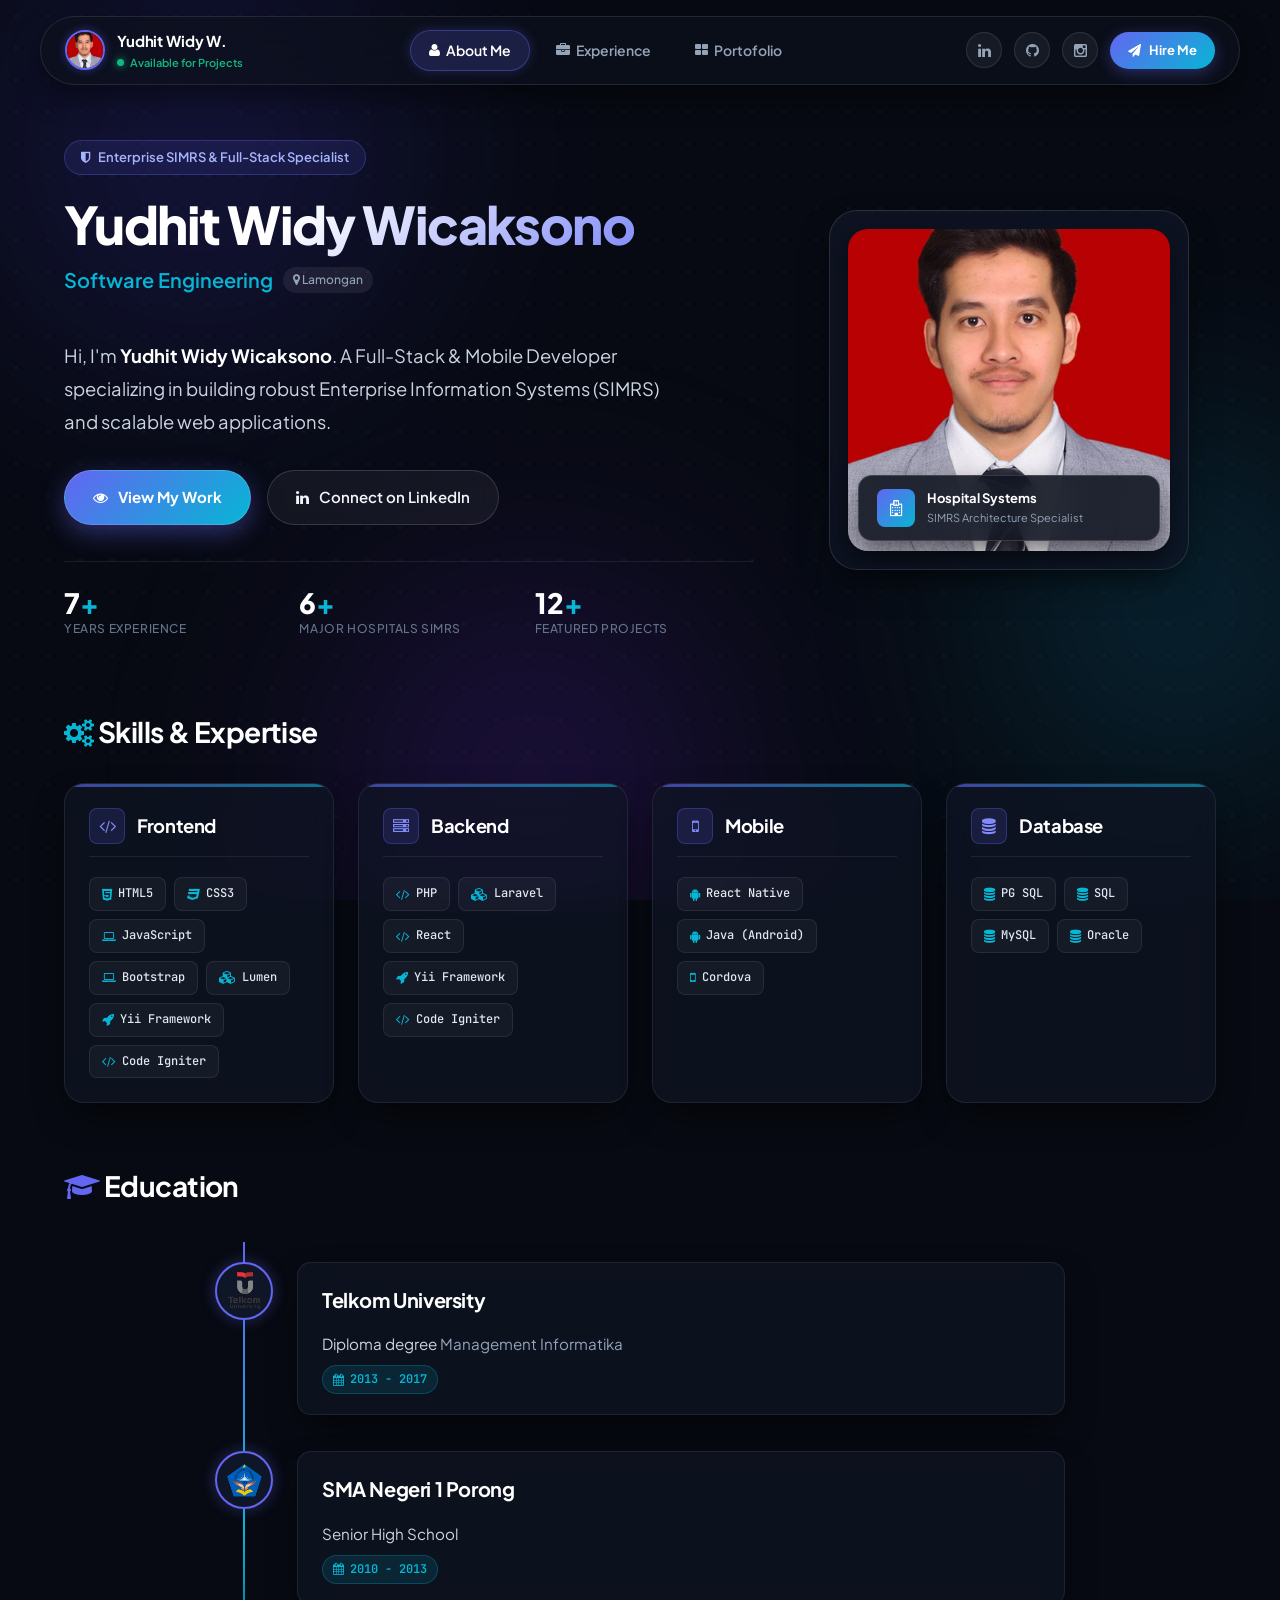
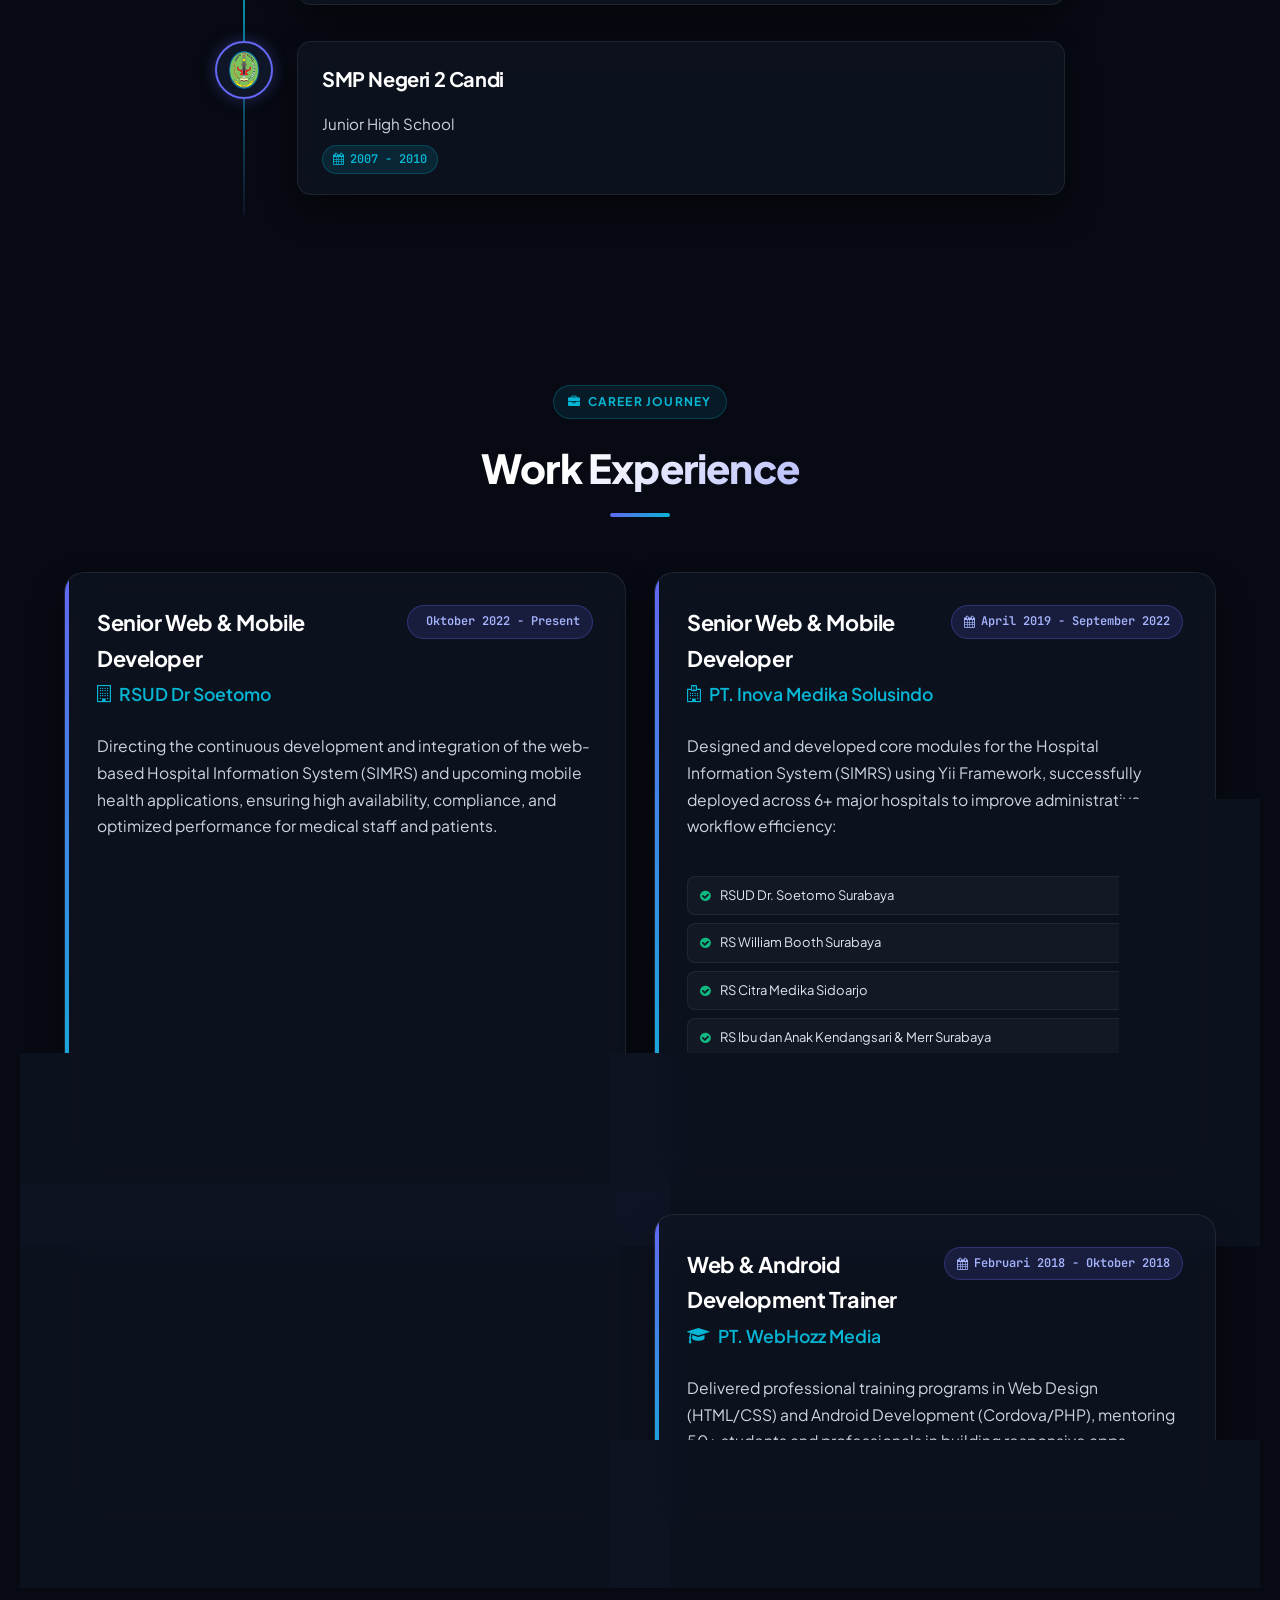
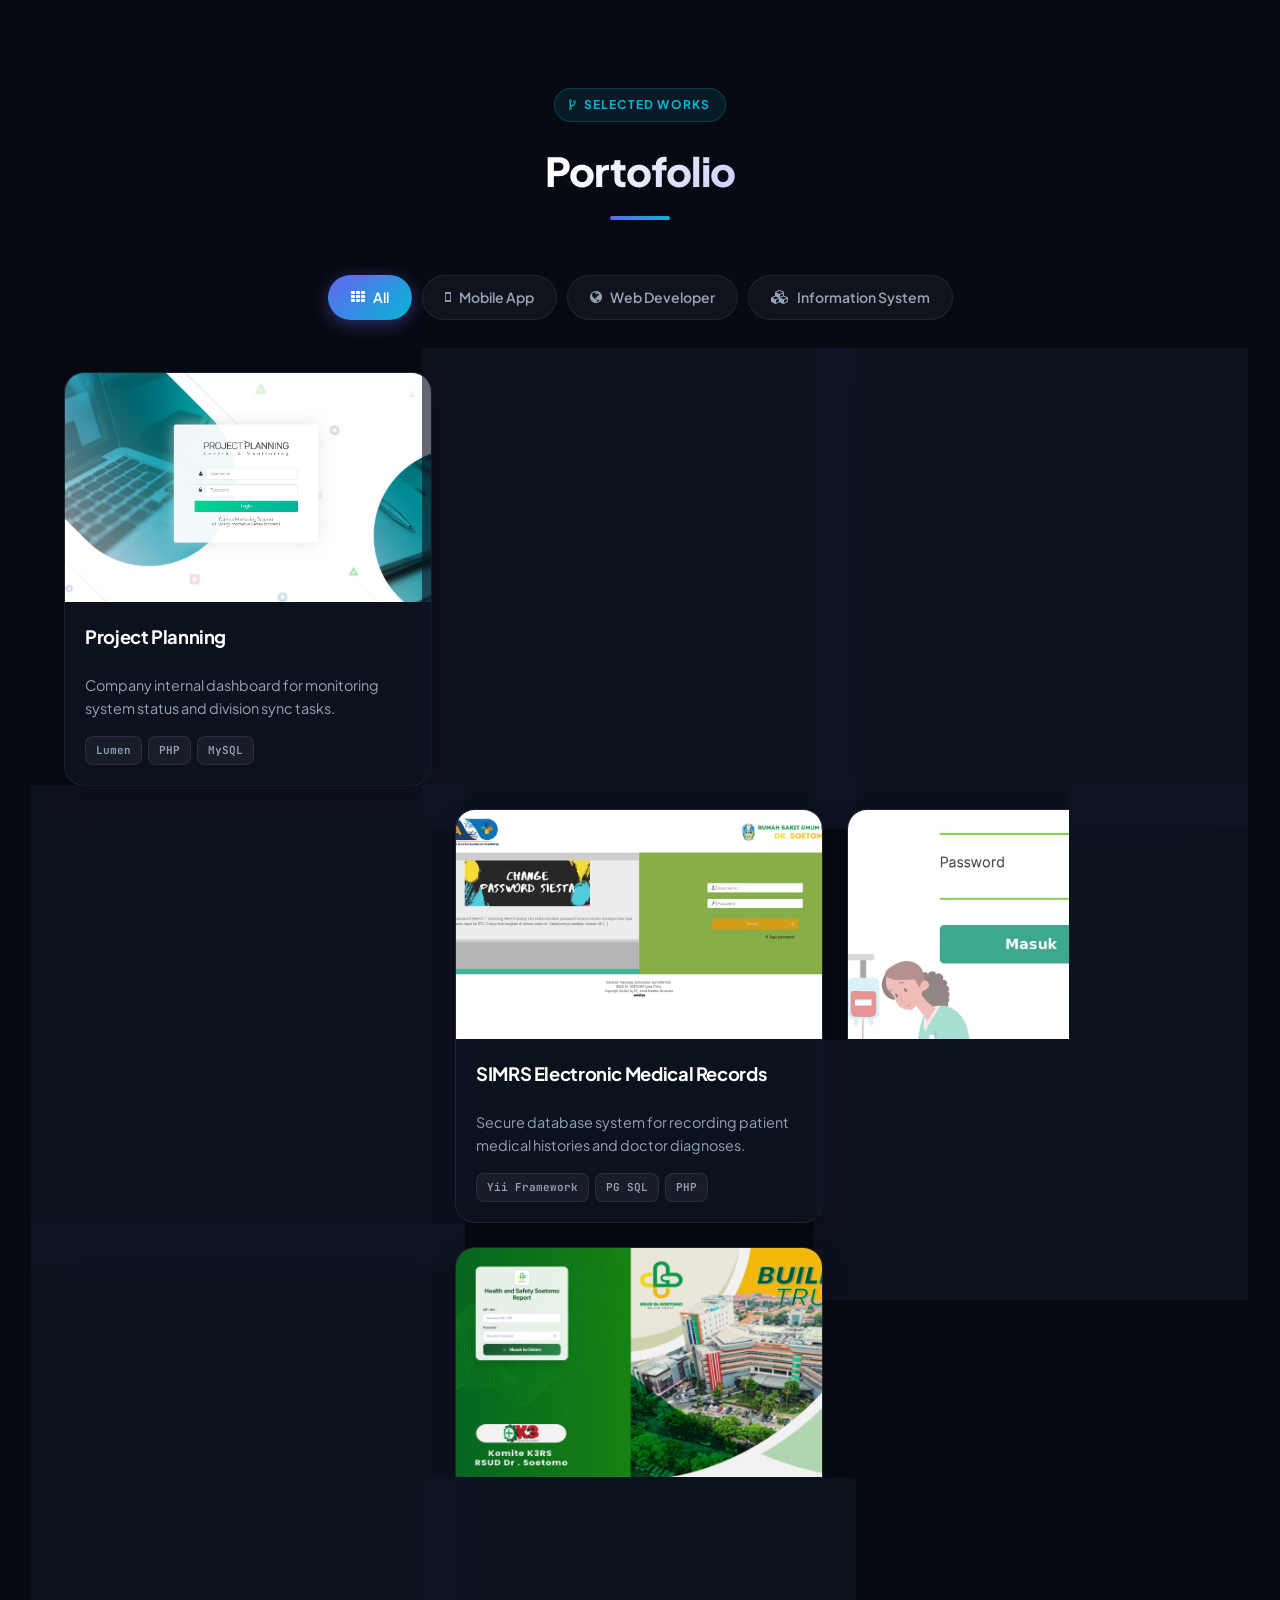
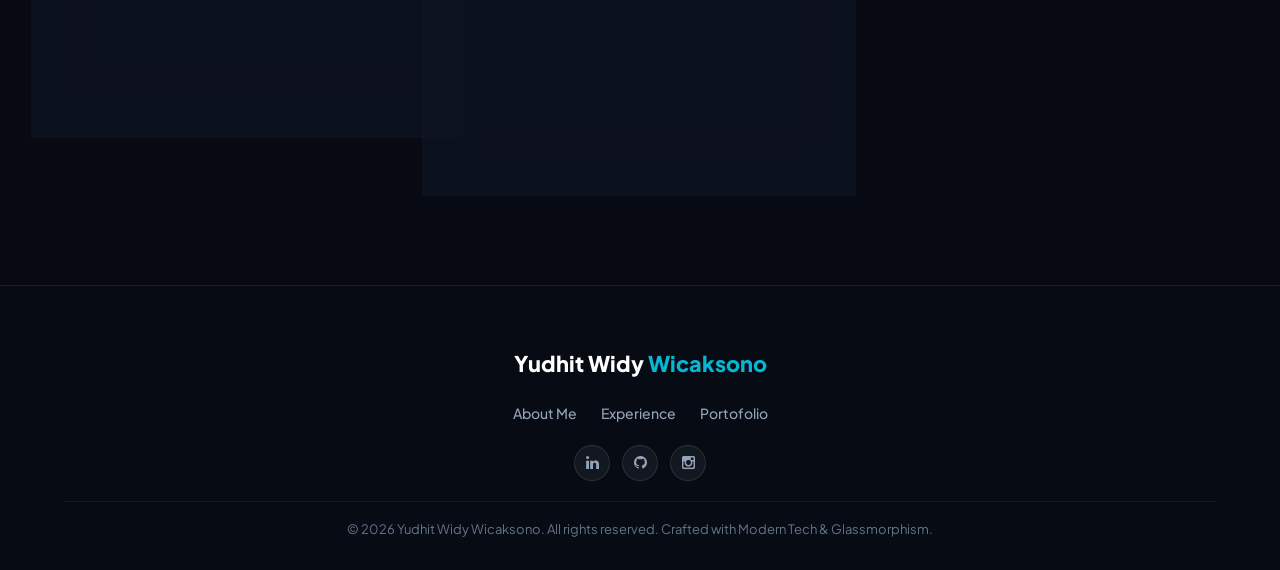
==== commit 958ce5a1: "add Health and Safety Soetomo Report project" ====
--- a/index.html
+++ b/index.html
@@ -4,20 +4,23 @@
 <head>
   <meta charset="utf-8" />
   <meta name="viewport" content="width=device-width, initial-scale=1, shrink-to-fit=no" />
-  <meta name="description" content="Portfolio of Yudhit Widy Wicaksono - Full-Stack & Mobile Developer specializing in Enterprise Information Systems (SIMRS)." />
+  <meta name="description"
+    content="Portfolio of Yudhit Widy Wicaksono - Full-Stack & Mobile Developer specializing in Enterprise Information Systems (SIMRS)." />
   <meta name="author" content="Yudhit Widy Wicaksono" />
 
   <!-- Google Fonts: Plus Jakarta Sans & JetBrains Mono -->
   <link rel="preconnect" href="https://fonts.googleapis.com">
   <link rel="preconnect" href="https://fonts.gstatic.com" crossorigin>
-  <link href="https://fonts.googleapis.com/css2?family=JetBrains+Mono:wght@400;500;600&family=Plus+Jakarta+Sans:wght@300;400;500;600;700;800&display=swap" rel="stylesheet">
+  <link
+    href="https://fonts.googleapis.com/css2?family=JetBrains+Mono:wght@400;500;600&family=Plus+Jakarta+Sans:wght@300;400;500;600;700;800&display=swap"
+    rel="stylesheet">
 
   <title>Portofolio || Yudhit Widy Wicaksono</title>
 
   <!-- Vendor & Core Styles -->
   <link rel="stylesheet" href="assets/css/fontawesome.css" />
   <link rel="stylesheet" href="assets/css/lightbox.css" />
-  
+
   <!-- Modern Dark & Glassmorphism Stylesheet -->
   <link rel="stylesheet" href="assets/css/modern-dark.css" />
 </head>
@@ -55,13 +58,16 @@
 
       <!-- Social Links & Action -->
       <div class="nav-actions">
-        <a href="https://www.linkedin.com/in/yudhit-widy-wicaksono-54a5a714a/" target="_blank" rel="noopener noreferrer" class="nav-social-btn" title="LinkedIn">
+        <a href="https://www.linkedin.com/in/yudhit-widy-wicaksono-54a5a714a/" target="_blank" rel="noopener noreferrer"
+          class="nav-social-btn" title="LinkedIn">
           <i class="fa fa-linkedin"></i>
         </a>
-        <a href="https://app.circleci.com/pipelines/github/yudhitwicaksono" target="_blank" rel="noopener noreferrer" class="nav-social-btn" title="CircleCI / GitHub">
+        <a href="https://app.circleci.com/pipelines/github/yudhitwicaksono" target="_blank" rel="noopener noreferrer"
+          class="nav-social-btn" title="CircleCI / GitHub">
           <i class="fa fa-github"></i>
         </a>
-        <a href="https://www.instagram.com/yudhitwicaksono" target="_blank" rel="noopener noreferrer" class="nav-social-btn" title="Instagram">
+        <a href="https://www.instagram.com/yudhitwicaksono" target="_blank" rel="noopener noreferrer"
+          class="nav-social-btn" title="Instagram">
           <i class="fa fa-instagram"></i>
         </a>
         <a href="https://www.linkedin.com/in/yudhit-widy-wicaksono-54a5a714a/" target="_blank" class="btn-nav-cta">
@@ -83,10 +89,12 @@
       <li><a href="#section3"><i class="fa fa-th-large"></i> Portofolio</a></li>
     </ul>
     <div class="mobile-drawer-socials">
-      <a href="https://www.linkedin.com/in/yudhit-widy-wicaksono-54a5a714a/" target="_blank" class="nav-social-btn" title="LinkedIn">
+      <a href="https://www.linkedin.com/in/yudhit-widy-wicaksono-54a5a714a/" target="_blank" class="nav-social-btn"
+        title="LinkedIn">
         <i class="fa fa-linkedin"></i>
       </a>
-      <a href="https://app.circleci.com/pipelines/github/yudhitwicaksono" target="_blank" class="nav-social-btn" title="GitHub">
+      <a href="https://app.circleci.com/pipelines/github/yudhitwicaksono" target="_blank" class="nav-social-btn"
+        title="GitHub">
         <i class="fa fa-github"></i>
       </a>
       <a href="https://www.instagram.com/yudhitwicaksono" target="_blank" class="nav-social-btn" title="Instagram">
@@ -99,18 +107,18 @@
     <!-- Section 1: Hero & About Me -->
     <section class="section hero-section" id="section1" data-section="section1">
       <div class="app-container">
-        
+
         <!-- Hero Introduction Grid -->
         <div class="hero-grid">
           <div class="hero-content">
             <div class="hero-pill-badge">
               <i class="fa fa-shield"></i> Enterprise SIMRS & Full-Stack Specialist
             </div>
-            
+
             <h1 class="hero-name">
               <span class="text-gradient">Yudhit Widy Wicaksono</span>
             </h1>
-            
+
             <div class="hero-title-role">
               <span>Software Engineering</span>
               <span class="role-badge-city"><i class="fa fa-map-marker"></i> Lamongan</span>
@@ -125,7 +133,8 @@
               <a href="#section3" class="btn-modern-primary">
                 <i class="fa fa-eye"></i> View My Work
               </a>
-              <a href="https://www.linkedin.com/in/yudhit-widy-wicaksono-54a5a714a/" target="_blank" rel="noopener noreferrer" class="btn-modern-secondary">
+              <a href="https://www.linkedin.com/in/yudhit-widy-wicaksono-54a5a714a/" target="_blank"
+                rel="noopener noreferrer" class="btn-modern-secondary">
                 <i class="fa fa-linkedin"></i> Connect on LinkedIn
               </a>
             </div>
@@ -170,7 +179,7 @@
           <div class="skills-block-header">
             <h3><i class="fa fa-cogs" style="color: var(--accent-secondary);"></i> Skills & Expertise</h3>
           </div>
-          
+
           <div class="skills-grid-modern">
             <!-- Frontend Category -->
             <div class="glass-panel skill-category-card">
@@ -255,7 +264,8 @@
             <!-- SMA Negeri 1 Porong Node -->
             <div class="timeline-modern-item">
               <div class="timeline-modern-node">
-                <img src="assets/images/sman1porong-logo.png" alt="SMA Negeri 1 Porong Logo" class="timeline-modern-logo" />
+                <img src="assets/images/sman1porong-logo.png" alt="SMA Negeri 1 Porong Logo"
+                  class="timeline-modern-logo" />
               </div>
               <div class="glass-panel timeline-modern-card">
                 <h4>SMA Negeri 1 Porong</h4>
@@ -267,7 +277,8 @@
             <!-- SMP Negeri 2 Candi Node -->
             <div class="timeline-modern-item">
               <div class="timeline-modern-node">
-                <img src="assets/images/smpn2candi-logo.png" alt="SMP Negeri 2 Candi Logo" class="timeline-modern-logo" />
+                <img src="assets/images/smpn2candi-logo.png" alt="SMP Negeri 2 Candi Logo"
+                  class="timeline-modern-logo" />
               </div>
               <div class="glass-panel timeline-modern-card">
                 <h4>SMP Negeri 2 Candi</h4>
@@ -403,7 +414,8 @@
                 <div class="portfolio-thumb-wrapper">
                   <img src="assets/images/photo_1.jpg" alt="SISI Internal Dashboard" />
                   <div class="portfolio-overlay-actions">
-                    <a href="assets/images/photo_1.jpg" data-lightbox="portfolio" data-title="Project Planning" class="btn-overlay-preview" title="View Preview">
+                    <a href="assets/images/photo_1.jpg" data-lightbox="portfolio" data-title="Project Planning"
+                      class="btn-overlay-preview" title="View Preview">
                       <i class="fa fa-search-plus"></i>
                     </a>
                   </div>
@@ -424,9 +436,10 @@
             <div class="isotope-item" data-type="sisfo">
               <div class="portfolio-modern-card">
                 <div class="portfolio-thumb-wrapper">
-                  <img src="assets/images/photo_2.png" alt="Asset Management System" />
+                  <img src="assets/images/photo_4.png" alt="Asset Management System" />
                   <div class="portfolio-overlay-actions">
-                    <a href="assets/images/photo_2.png" data-lightbox="portfolio" data-title="Asset Management System" class="btn-overlay-preview" title="View Preview">
+                    <a href="assets/images/photo_4.png" data-lightbox="portfolio" data-title="Asset Management System"
+                      class="btn-overlay-preview" title="View Preview">
                       <i class="fa fa-search-plus"></i>
                     </a>
                   </div>
@@ -447,55 +460,10 @@
             <div class="isotope-item" data-type="sisfo">
               <div class="portfolio-modern-card">
                 <div class="portfolio-thumb-wrapper">
-                  <img src="assets/images/photo_3.png" alt="Asset Management System" />
-                  <div class="portfolio-overlay-actions">
-                    <a href="assets/images/photo_3.png" data-lightbox="portfolio" data-title="Asset Management System" class="btn-overlay-preview" title="View Preview">
-                      <i class="fa fa-search-plus"></i>
-                    </a>
-                  </div>
-                </div>
-                <div class="portfolio-card-body">
-                  <h4>Asset Management System</h4>
-                  <p>Secure financial transaction billing and invoice module for company.</p>
-                  <div class="portfolio-card-tags">
-                    <span class="portfolio-tag">PHP</span>
-                    <span class="portfolio-tag">MySQL</span>
-                    <span class="portfolio-tag">Code Igniter</span>
-                  </div>
-                </div>
-              </div>
-            </div>
-
-            <!-- Project 4 (sisfo) -->
-            <div class="isotope-item" data-type="sisfo">
-              <div class="portfolio-modern-card">
-                <div class="portfolio-thumb-wrapper">
-                  <img src="assets/images/photo_4.png" alt="Asset Management System" />
-                  <div class="portfolio-overlay-actions">
-                    <a href="assets/images/photo_4.png" data-lightbox="portfolio" data-title="Asset Management System" class="btn-overlay-preview" title="View Preview">
-                      <i class="fa fa-search-plus"></i>
-                    </a>
-                  </div>
-                </div>
-                <div class="portfolio-card-body">
-                  <h4>Asset Management System</h4>
-                  <p>Secure financial transaction billing and invoice module for company.</p>
-                  <div class="portfolio-card-tags">
-                    <span class="portfolio-tag">PHP</span>
-                    <span class="portfolio-tag">MySQL</span>
-                    <span class="portfolio-tag">Code Igniter</span>
-                  </div>
-                </div>
-              </div>
-            </div>
-
-            <!-- Project 5 (sisfo) -->
-            <div class="isotope-item" data-type="sisfo">
-              <div class="portfolio-modern-card">
-                <div class="portfolio-thumb-wrapper">
                   <img src="assets/images/photo_5.png" alt="WebHozz Student Hub" />
                   <div class="portfolio-overlay-actions">
-                    <a href="assets/images/photo_5.png" data-lightbox="portfolio" data-title="WebHozz Student Hub" class="btn-overlay-preview" title="View Preview">
+                    <a href="assets/images/photo_5.png" data-lightbox="portfolio" data-title="WebHozz Student Hub"
+                      class="btn-overlay-preview" title="View Preview">
                       <i class="fa fa-search-plus"></i>
                     </a>
                   </div>
@@ -512,13 +480,14 @@
               </div>
             </div>
 
-            <!-- Project 6 (sisfo) -->
+            <!-- Project 4 (sisfo) -->
             <div class="isotope-item" data-type="sisfo">
               <div class="portfolio-modern-card">
                 <div class="portfolio-thumb-wrapper">
                   <img src="assets/images/photo_6.png" alt="Sanksi Management System" />
                   <div class="portfolio-overlay-actions">
-                    <a href="assets/images/photo_6.png" data-lightbox="portfolio" data-title="SI Sanksi dan Pelanggaran" class="btn-overlay-preview" title="View Preview">
+                    <a href="assets/images/photo_6.png" data-lightbox="portfolio" data-title="SI Sanksi dan Pelanggaran"
+                      class="btn-overlay-preview" title="View Preview">
                       <i class="fa fa-search-plus"></i>
                     </a>
                   </div>
@@ -535,36 +504,14 @@
               </div>
             </div>
 
-            <!-- Project 7 (sisfo) -->
-            <div class="isotope-item" data-type="sisfo">
-              <div class="portfolio-modern-card">
-                <div class="portfolio-thumb-wrapper">
-                  <img src="assets/images/photo_7.png" alt="Sanksi Management System" />
-                  <div class="portfolio-overlay-actions">
-                    <a href="assets/images/photo_7.png" data-lightbox="portfolio" data-title="SI Sanksi dan Pelanggaran" class="btn-overlay-preview" title="View Preview">
-                      <i class="fa fa-search-plus"></i>
-                    </a>
-                  </div>
-                </div>
-                <div class="portfolio-card-body">
-                  <h4>SI Sanksi dan Pelanggaran</h4>
-                  <p>Internal drug stock management system with real-time distribution tracking.</p>
-                  <div class="portfolio-card-tags">
-                    <span class="portfolio-tag">PHP</span>
-                    <span class="portfolio-tag">MySQL</span>
-                    <span class="portfolio-tag">Code Igniter</span>
-                  </div>
-                </div>
-              </div>
-            </div>
-
-            <!-- Project 8 (Web) -->
+            <!-- Project 5 (Web) -->
             <div class="isotope-item" data-type="web">
               <div class="portfolio-modern-card">
                 <div class="portfolio-thumb-wrapper">
                   <img src="assets/images/photo_8.jpg" alt="SIMRS Electronic Medical Records" />
                   <div class="portfolio-overlay-actions">
-                    <a href="assets/images/photo_8.jpg" data-lightbox="portfolio" data-title="SIMRS Electronic Medical Records" class="btn-overlay-preview" title="View Preview">
+                    <a href="assets/images/photo_8.jpg" data-lightbox="portfolio"
+                      data-title="SIMRS Electronic Medical Records" class="btn-overlay-preview" title="View Preview">
                       <i class="fa fa-search-plus"></i>
                     </a>
                   </div>
@@ -581,13 +528,14 @@
               </div>
             </div>
 
-            <!-- Project 9 (Mobile) -->
+            <!-- Project 6 (Mobile) -->
             <div class="isotope-item" data-type="mobile">
               <div class="portfolio-modern-card">
                 <div class="portfolio-thumb-wrapper">
                   <img src="assets/images/photo_9.jpg" alt="SIMRS Mobile Patient App" />
                   <div class="portfolio-overlay-actions">
-                    <a href="assets/images/photo_9.jpg" data-lightbox="portfolio" data-title="SIMRS Mobile Patient App" class="btn-overlay-preview" title="View Preview">
+                    <a href="assets/images/photo_9.jpg" data-lightbox="portfolio" data-title="SIMRS Mobile Patient App"
+                      class="btn-overlay-preview" title="View Preview">
                       <i class="fa fa-search-plus"></i>
                     </a>
                   </div>
@@ -607,13 +555,14 @@
               </div>
             </div>
 
-            <!-- Project 10 (Mobile) -->
+            <!-- Project 7 (Mobile) -->
             <div class="isotope-item" data-type="mobile">
               <div class="portfolio-modern-card">
                 <div class="portfolio-thumb-wrapper">
                   <img src="assets/images/photo_10.jpg" alt="SIMRS Mobile Doctor App" />
                   <div class="portfolio-overlay-actions">
-                    <a href="assets/images/photo_10.jpg" data-lightbox="portfolio" data-title="SIMRS Mobile Doctor App" class="btn-overlay-preview" title="View Preview">
+                    <a href="assets/images/photo_10.jpg" data-lightbox="portfolio" data-title="SIMRS Mobile Doctor App"
+                      class="btn-overlay-preview" title="View Preview">
                       <i class="fa fa-search-plus"></i>
                     </a>
                   </div>
@@ -633,53 +582,29 @@
               </div>
             </div>
 
-            <!-- Project 11 (Mobile) -->
-            <div class="isotope-item" data-type="mobile">
+            <!-- Project 8 (Web) -->
+            <div class="isotope-item" data-type="web">
               <div class="portfolio-modern-card">
                 <div class="portfolio-thumb-wrapper">
-                  <img src="assets/images/photo_12.jpg" alt="SIMRS Mobile Doctor App" />
+                  <img src="assets/images/photo_k3rs.png" alt="Health and Safety Soetomo Report" />
                   <div class="portfolio-overlay-actions">
-                    <a href="assets/images/photo_12.jpg" data-lightbox="portfolio" data-title="SIMRS Mobile Doctor App" class="btn-overlay-preview" title="View Preview">
+                    <a href="assets/images/photo_k3rs.png" data-lightbox="portfolio"
+                      data-title="Health and Safety Soetomo Report (K3RS) - RSUD Dr. Soetomo"
+                      class="btn-overlay-preview" title="View Preview">
                       <i class="fa fa-search-plus"></i>
                     </a>
                   </div>
                 </div>
                 <div class="portfolio-card-body">
-                  <h4>SIMRS Mobile Doctor App</h4>
-                  <p>Android app for physicians to access patient electronic records and write prescriptions.</p>
+                  <h4>Health and Safety Soetomo Report</h4>
+                  <p>Web-based Hospital Occupational Health and Safety (K3RS) incident reporting and safety compliance
+                    system for RSUD Dr. Soetomo, designed to log workplace safety incidents, monitor risk factors, and
+                    manage committee safety audits.</p>
                   <div class="portfolio-card-tags">
-                    <span class="portfolio-tag">Java</span>
-                    <span class="portfolio-tag">Android Studio</span>
-                    <span class="portfolio-tag">Cordova</span>
-                    <span class="portfolio-tag">JavaScript</span>
+                    <span class="portfolio-tag">Laravel</span>
+                    <span class="portfolio-tag">PG SQL</span>
                     <span class="portfolio-tag">PHP</span>
-                    <span class="portfolio-tag">HTML</span>
-                  </div>
-                </div>
-              </div>
-            </div>
-
-            <!-- Project 12 (Mobile) -->
-            <div class="isotope-item" data-type="mobile">
-              <div class="portfolio-modern-card">
-                <div class="portfolio-thumb-wrapper">
-                  <img src="assets/images/photo_14.jpg" alt="SIMRS Mobile Patient App" />
-                  <div class="portfolio-overlay-actions">
-                    <a href="assets/images/photo_14.jpg" data-lightbox="portfolio" data-title="SIMRS Mobile Patient App" class="btn-overlay-preview" title="View Preview">
-                      <i class="fa fa-search-plus"></i>
-                    </a>
-                  </div>
-                </div>
-                <div class="portfolio-card-body">
-                  <h4>SIMRS Mobile Patient App</h4>
-                  <p>Android app for patient online registration, doctor appointment, and queue tracking.</p>
-                  <div class="portfolio-card-tags">
-                    <span class="portfolio-tag">Java</span>
-                    <span class="portfolio-tag">Android Studio</span>
-                    <span class="portfolio-tag">Cordova</span>
-                    <span class="portfolio-tag">JavaScript</span>
-                    <span class="portfolio-tag">PHP</span>
-                    <span class="portfolio-tag">HTML</span>
+                    <span class="portfolio-tag">Bootstrap</span>
                   </div>
                 </div>
               </div>
@@ -703,13 +628,16 @@
           <a href="#section3">Portofolio</a>
         </div>
         <div class="footer-socials">
-          <a href="https://www.linkedin.com/in/yudhit-widy-wicaksono-54a5a714a/" target="_blank" rel="noopener noreferrer" class="nav-social-btn" title="LinkedIn">
+          <a href="https://www.linkedin.com/in/yudhit-widy-wicaksono-54a5a714a/" target="_blank"
+            rel="noopener noreferrer" class="nav-social-btn" title="LinkedIn">
             <i class="fa fa-linkedin"></i>
           </a>
-          <a href="https://app.circleci.com/pipelines/github/yudhitwicaksono" target="_blank" rel="noopener noreferrer" class="nav-social-btn" title="CircleCI / GitHub">
+          <a href="https://app.circleci.com/pipelines/github/yudhitwicaksono" target="_blank" rel="noopener noreferrer"
+            class="nav-social-btn" title="CircleCI / GitHub">
             <i class="fa fa-github"></i>
           </a>
-          <a href="https://www.instagram.com/yudhitwicaksono" target="_blank" rel="noopener noreferrer" class="nav-social-btn" title="Instagram">
+          <a href="https://www.instagram.com/yudhitwicaksono" target="_blank" rel="noopener noreferrer"
+            class="nav-social-btn" title="Instagram">
             <i class="fa fa-instagram"></i>
           </a>
         </div>
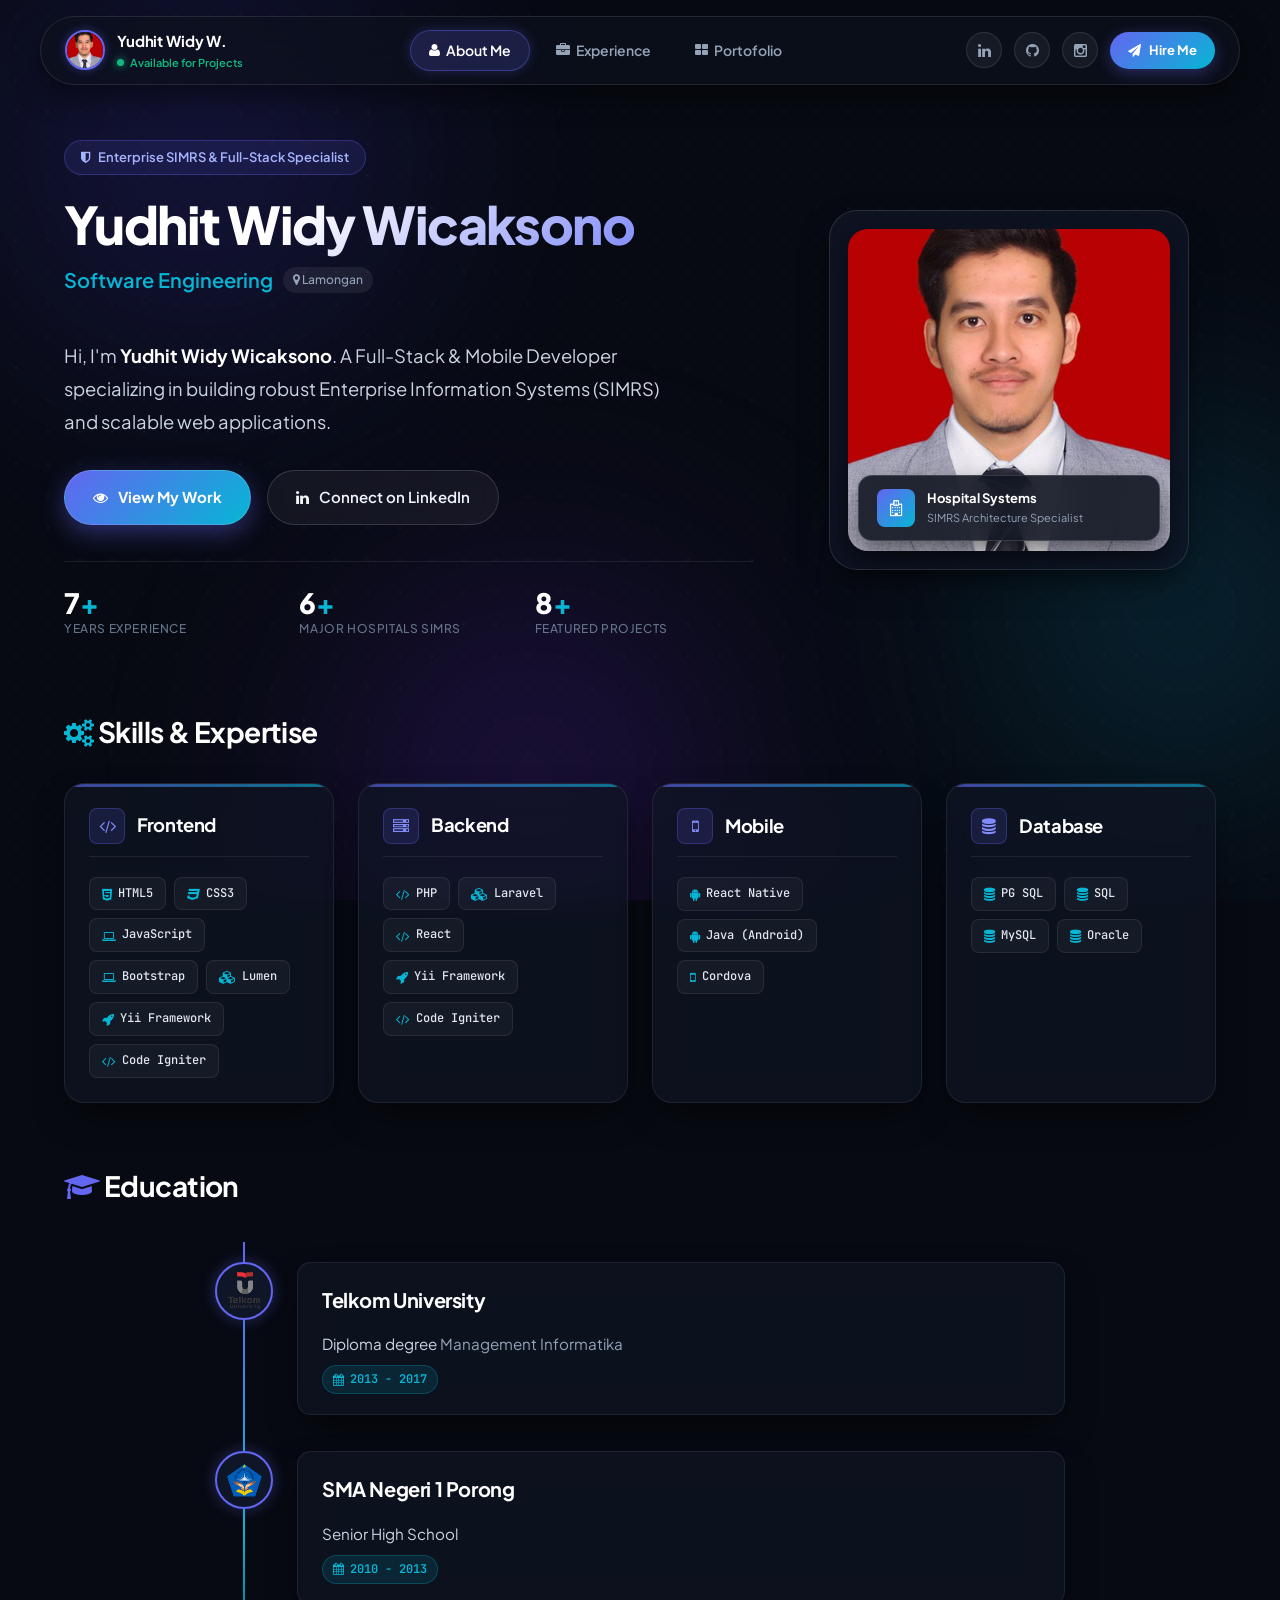
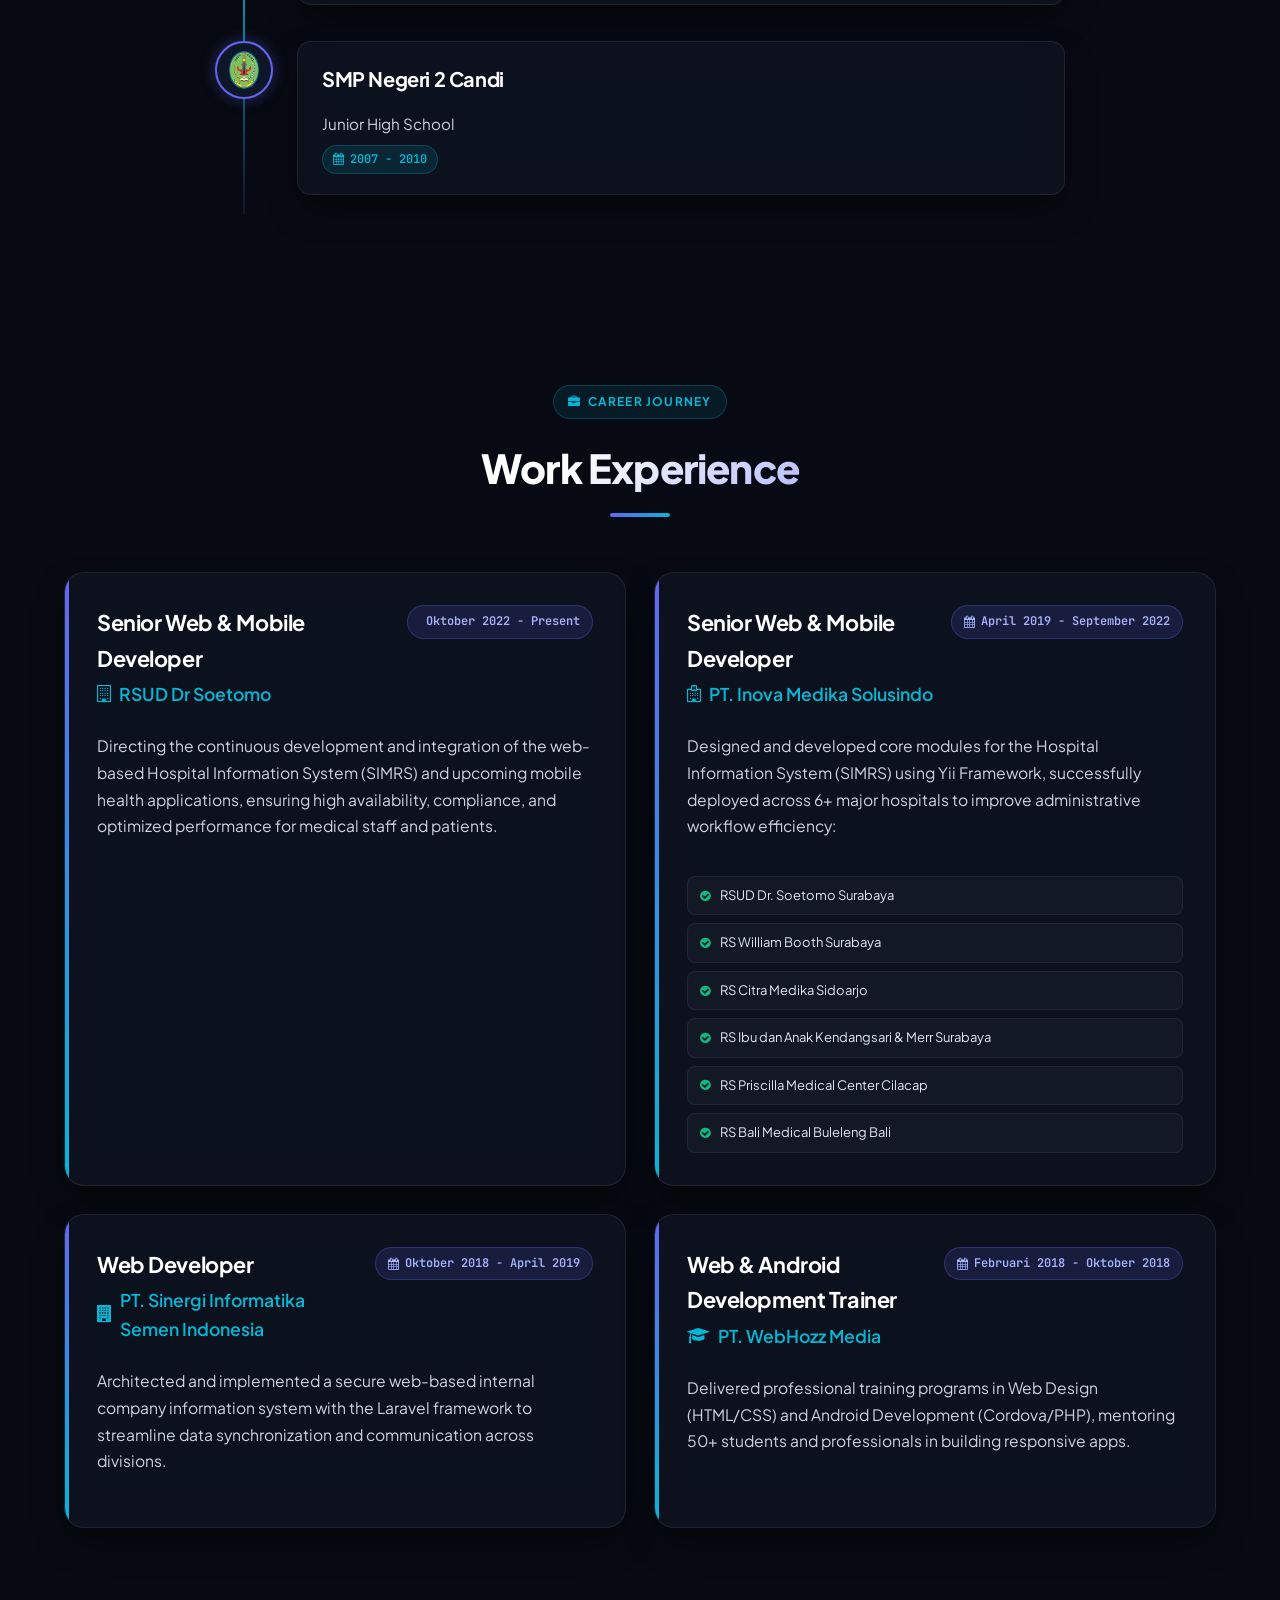
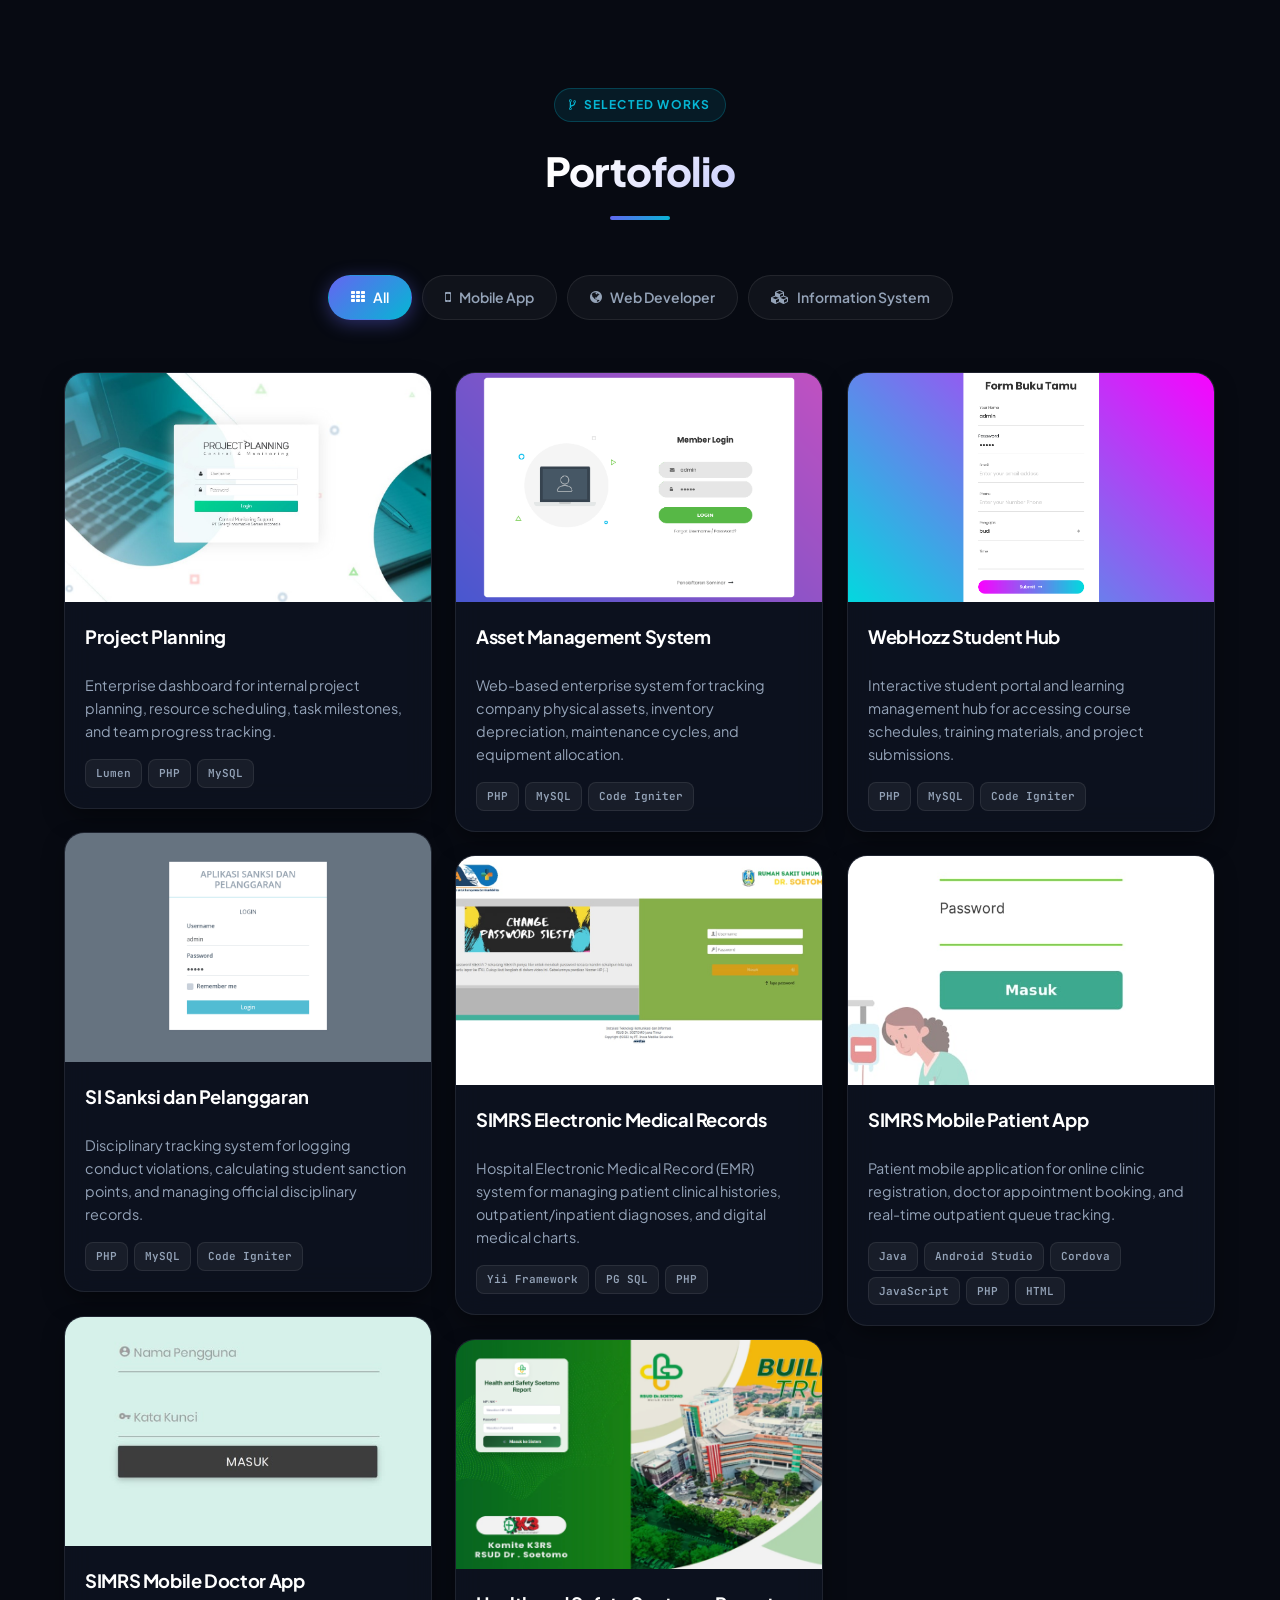
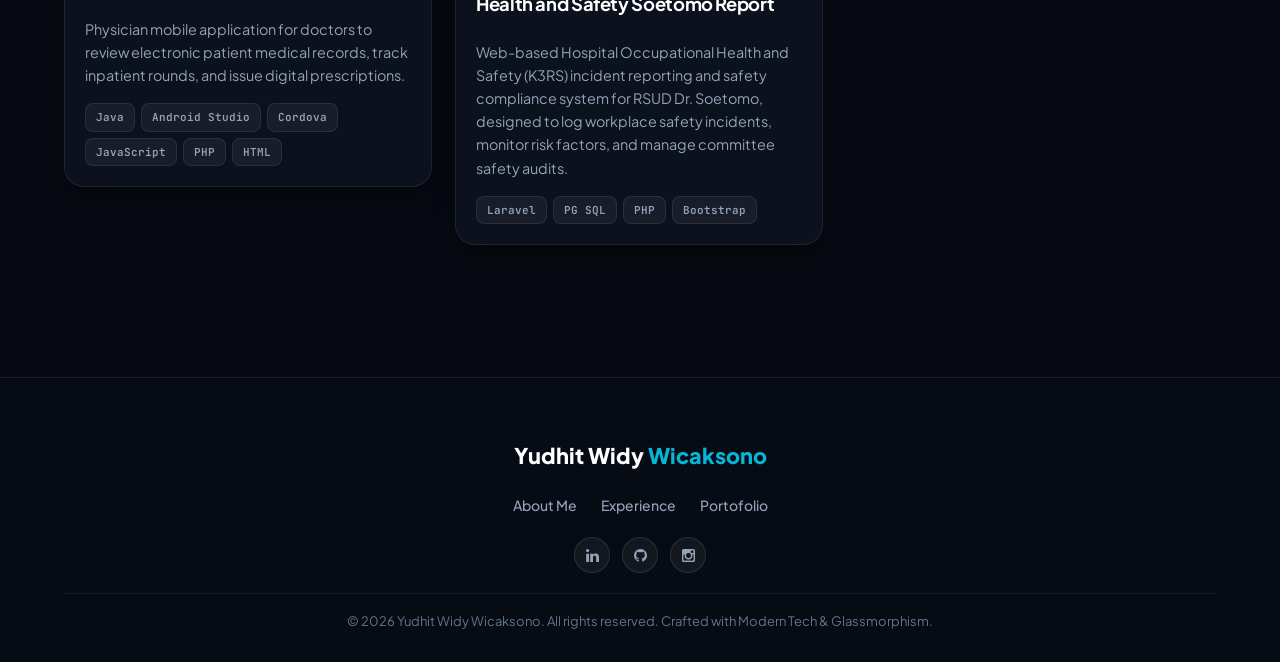
==== commit a09407ed: "Auto-update: 2026-10-26 14:45:22" ====
--- a/index.html
+++ b/index.html
@@ -149,7 +149,7 @@
                 <span class="metric-label">Major Hospitals SIMRS</span>
               </div>
               <div class="metric-item">
-                <span class="metric-number">12<span class="accent">+</span></span>
+                <span class="metric-number">8<span class="accent">+</span></span>
                 <span class="metric-label">Featured Projects</span>
               </div>
             </div>
@@ -422,7 +422,8 @@
                 </div>
                 <div class="portfolio-card-body">
                   <h4>Project Planning</h4>
-                  <p>Company internal dashboard for monitoring system status and division sync tasks.</p>
+                  <p>Enterprise dashboard for internal project planning, resource scheduling, task milestones, and team
+                    progress tracking.</p>
                   <div class="portfolio-card-tags">
                     <span class="portfolio-tag">Lumen</span>
                     <span class="portfolio-tag">PHP</span>
@@ -446,7 +447,8 @@
                 </div>
                 <div class="portfolio-card-body">
                   <h4>Asset Management System</h4>
-                  <p>Secure financial transaction billing and invoice module for company.</p>
+                  <p>Web-based enterprise system for tracking company physical assets, inventory depreciation,
+                    maintenance cycles, and equipment allocation.</p>
                   <div class="portfolio-card-tags">
                     <span class="portfolio-tag">PHP</span>
                     <span class="portfolio-tag">MySQL</span>
@@ -470,7 +472,8 @@
                 </div>
                 <div class="portfolio-card-body">
                   <h4>WebHozz Student Hub</h4>
-                  <p>Interactive student portal for class schedules, slides, and project submissions.</p>
+                  <p>Interactive student portal and learning management hub for accessing course schedules, training
+                    materials, and project submissions.</p>
                   <div class="portfolio-card-tags">
                     <span class="portfolio-tag">PHP</span>
                     <span class="portfolio-tag">MySQL</span>
@@ -494,7 +497,8 @@
                 </div>
                 <div class="portfolio-card-body">
                   <h4>SI Sanksi dan Pelanggaran</h4>
-                  <p>Secure database system for recording patient medical histories and doctor diagnoses.</p>
+                  <p>Disciplinary tracking system for logging conduct violations, calculating student sanction points,
+                    and managing official disciplinary records.</p>
                   <div class="portfolio-card-tags">
                     <span class="portfolio-tag">PHP</span>
                     <span class="portfolio-tag">MySQL</span>
@@ -518,7 +522,8 @@
                 </div>
                 <div class="portfolio-card-body">
                   <h4>SIMRS Electronic Medical Records</h4>
-                  <p>Secure database system for recording patient medical histories and doctor diagnoses.</p>
+                  <p>Hospital Electronic Medical Record (EMR) system for managing patient clinical histories,
+                    outpatient/inpatient diagnoses, and digital medical charts.</p>
                   <div class="portfolio-card-tags">
                     <span class="portfolio-tag">Yii Framework</span>
                     <span class="portfolio-tag">PG SQL</span>
@@ -542,7 +547,8 @@
                 </div>
                 <div class="portfolio-card-body">
                   <h4>SIMRS Mobile Patient App</h4>
-                  <p>Android app for patient online registration, doctor appointment, and queue tracking.</p>
+                  <p>Patient mobile application for online clinic registration, doctor appointment booking, and
+                    real-time outpatient queue tracking.</p>
                   <div class="portfolio-card-tags">
                     <span class="portfolio-tag">Java</span>
                     <span class="portfolio-tag">Android Studio</span>
@@ -569,7 +575,8 @@
                 </div>
                 <div class="portfolio-card-body">
                   <h4>SIMRS Mobile Doctor App</h4>
-                  <p>Android app for physicians to access patient electronic records and write prescriptions.</p>
+                  <p>Physician mobile application for doctors to review electronic patient medical records, track
+                    inpatient rounds, and issue digital prescriptions.</p>
                   <div class="portfolio-card-tags">
                     <span class="portfolio-tag">Java</span>
                     <span class="portfolio-tag">Android Studio</span>
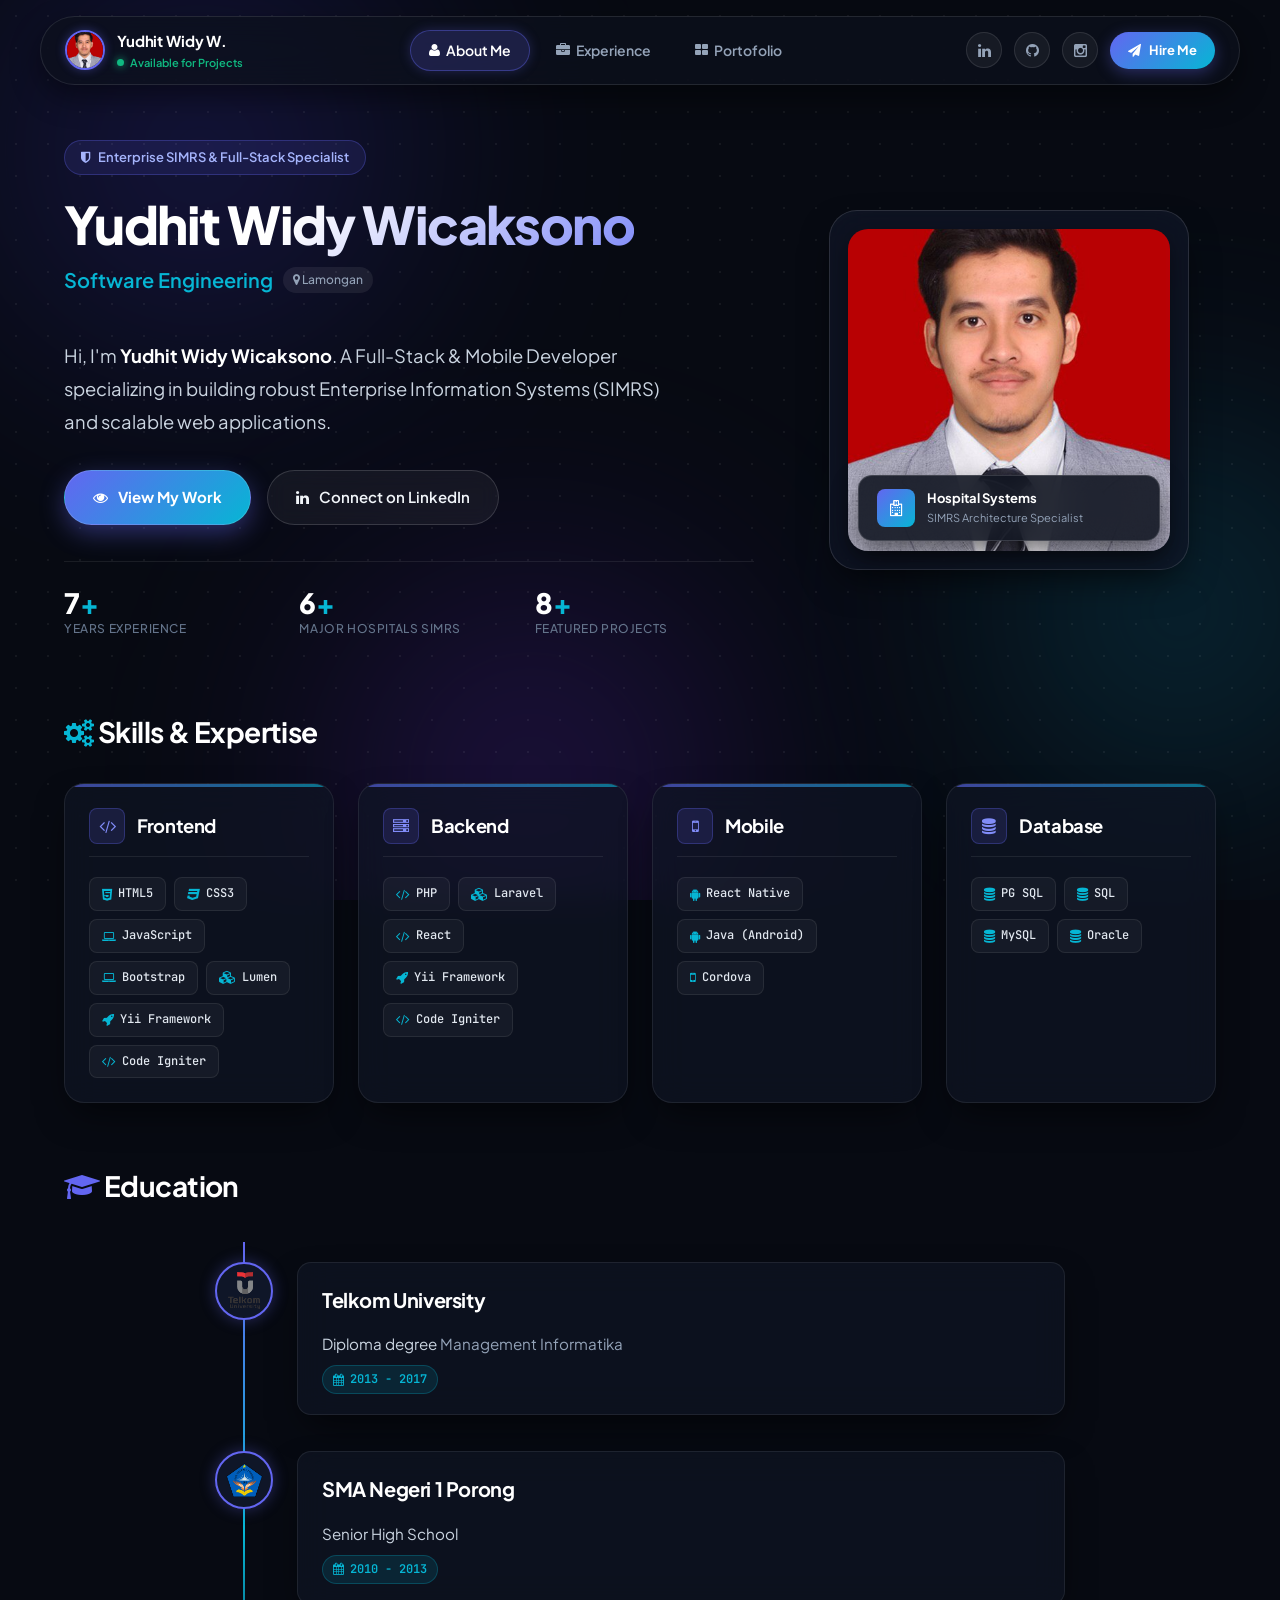
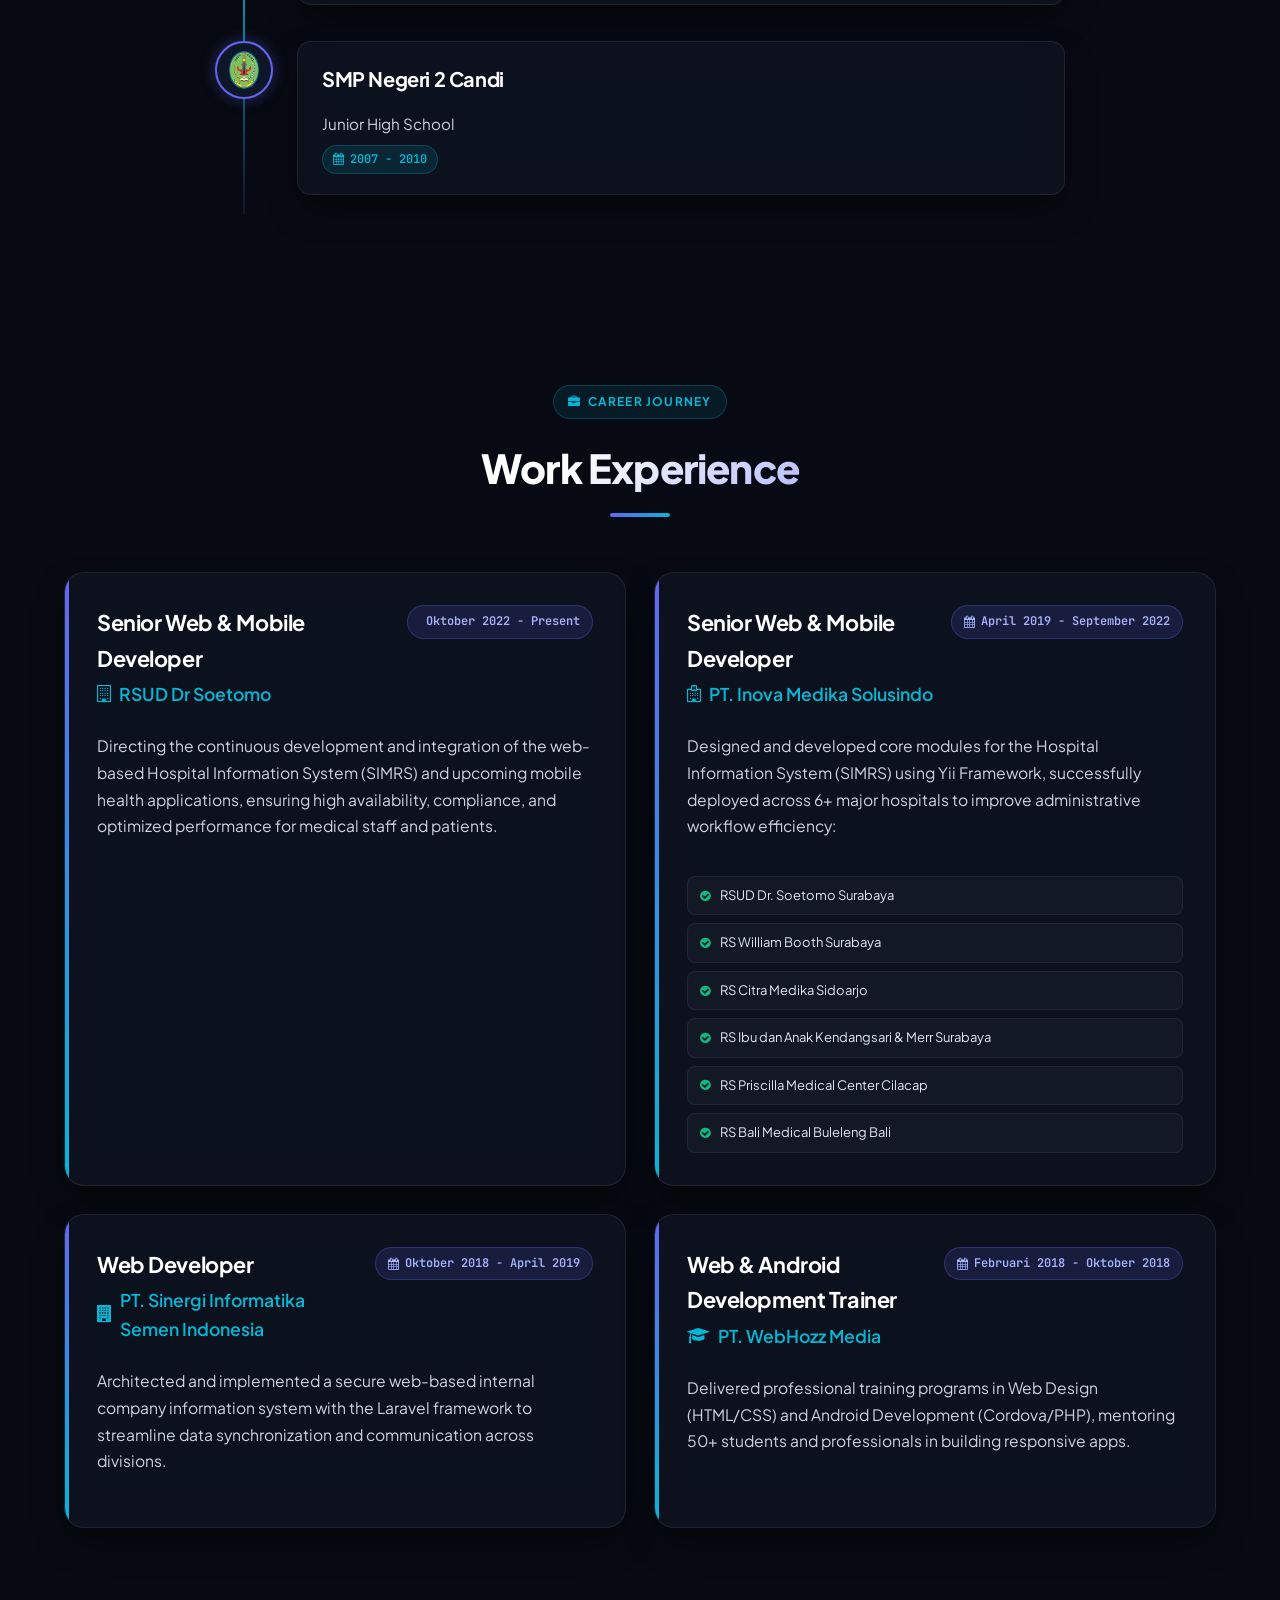
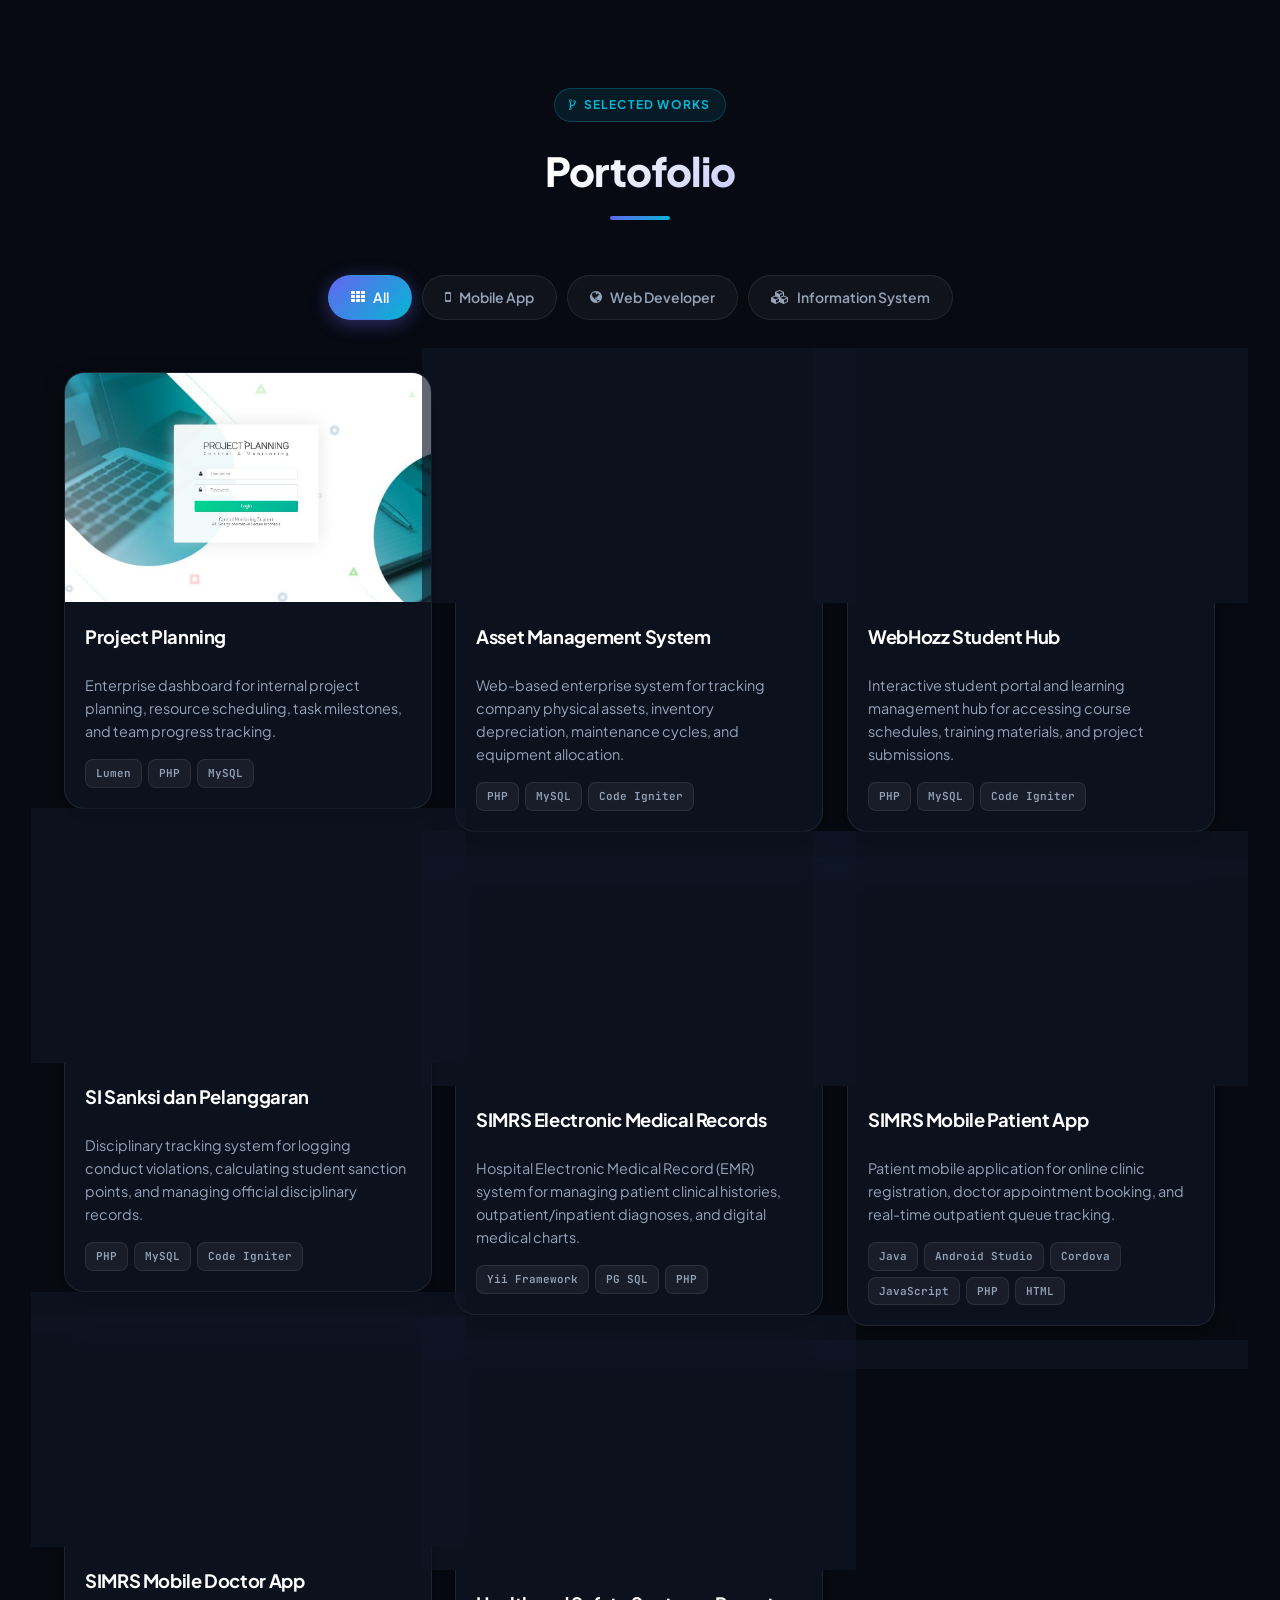
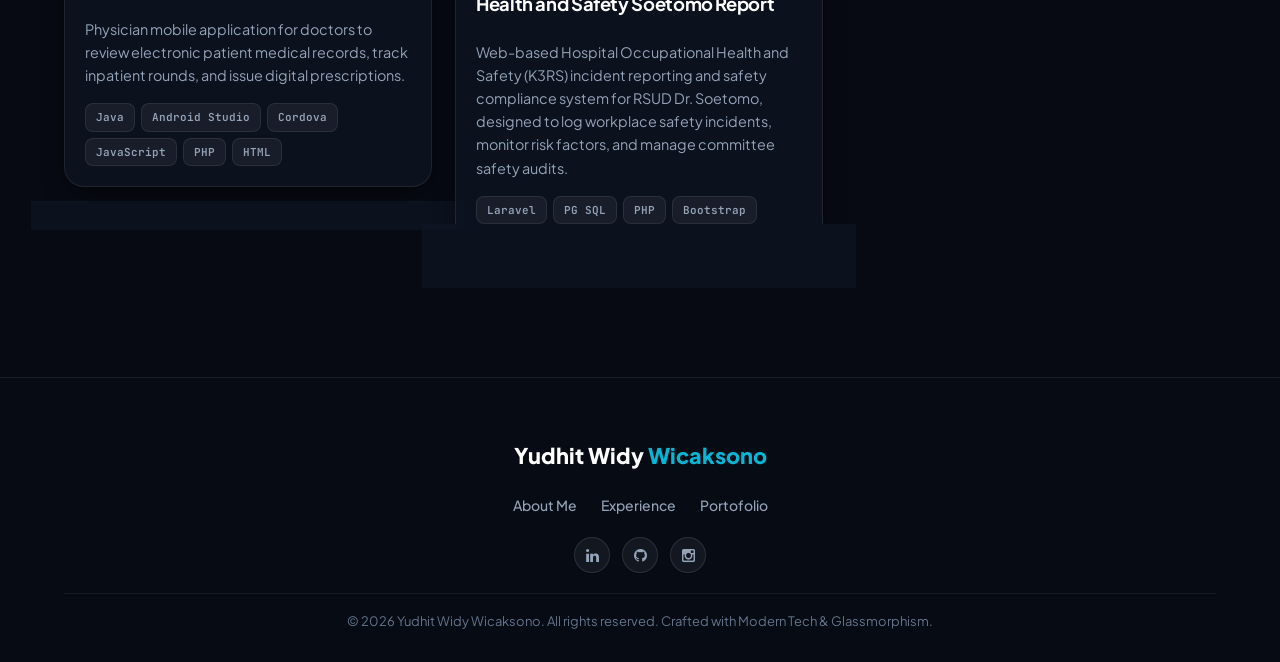
==== commit 9fe65c2c: "Auto-update: 2026-10-26 16:27:05" ====
--- a/index.html
+++ b/index.html
@@ -512,9 +512,9 @@
             <div class="isotope-item" data-type="web">
               <div class="portfolio-modern-card">
                 <div class="portfolio-thumb-wrapper">
-                  <img src="assets/images/photo_8.jpg" alt="SIMRS Electronic Medical Records" />
+                  <img src="assets/images/photo_siesta.png" alt="SIMRS Electronic Medical Records" />
                   <div class="portfolio-overlay-actions">
-                    <a href="assets/images/photo_8.jpg" data-lightbox="portfolio"
+                    <a href="assets/images/photo_siesta.png" data-lightbox="portfolio"
                       data-title="SIMRS Electronic Medical Records" class="btn-overlay-preview" title="View Preview">
                       <i class="fa fa-search-plus"></i>
                     </a>
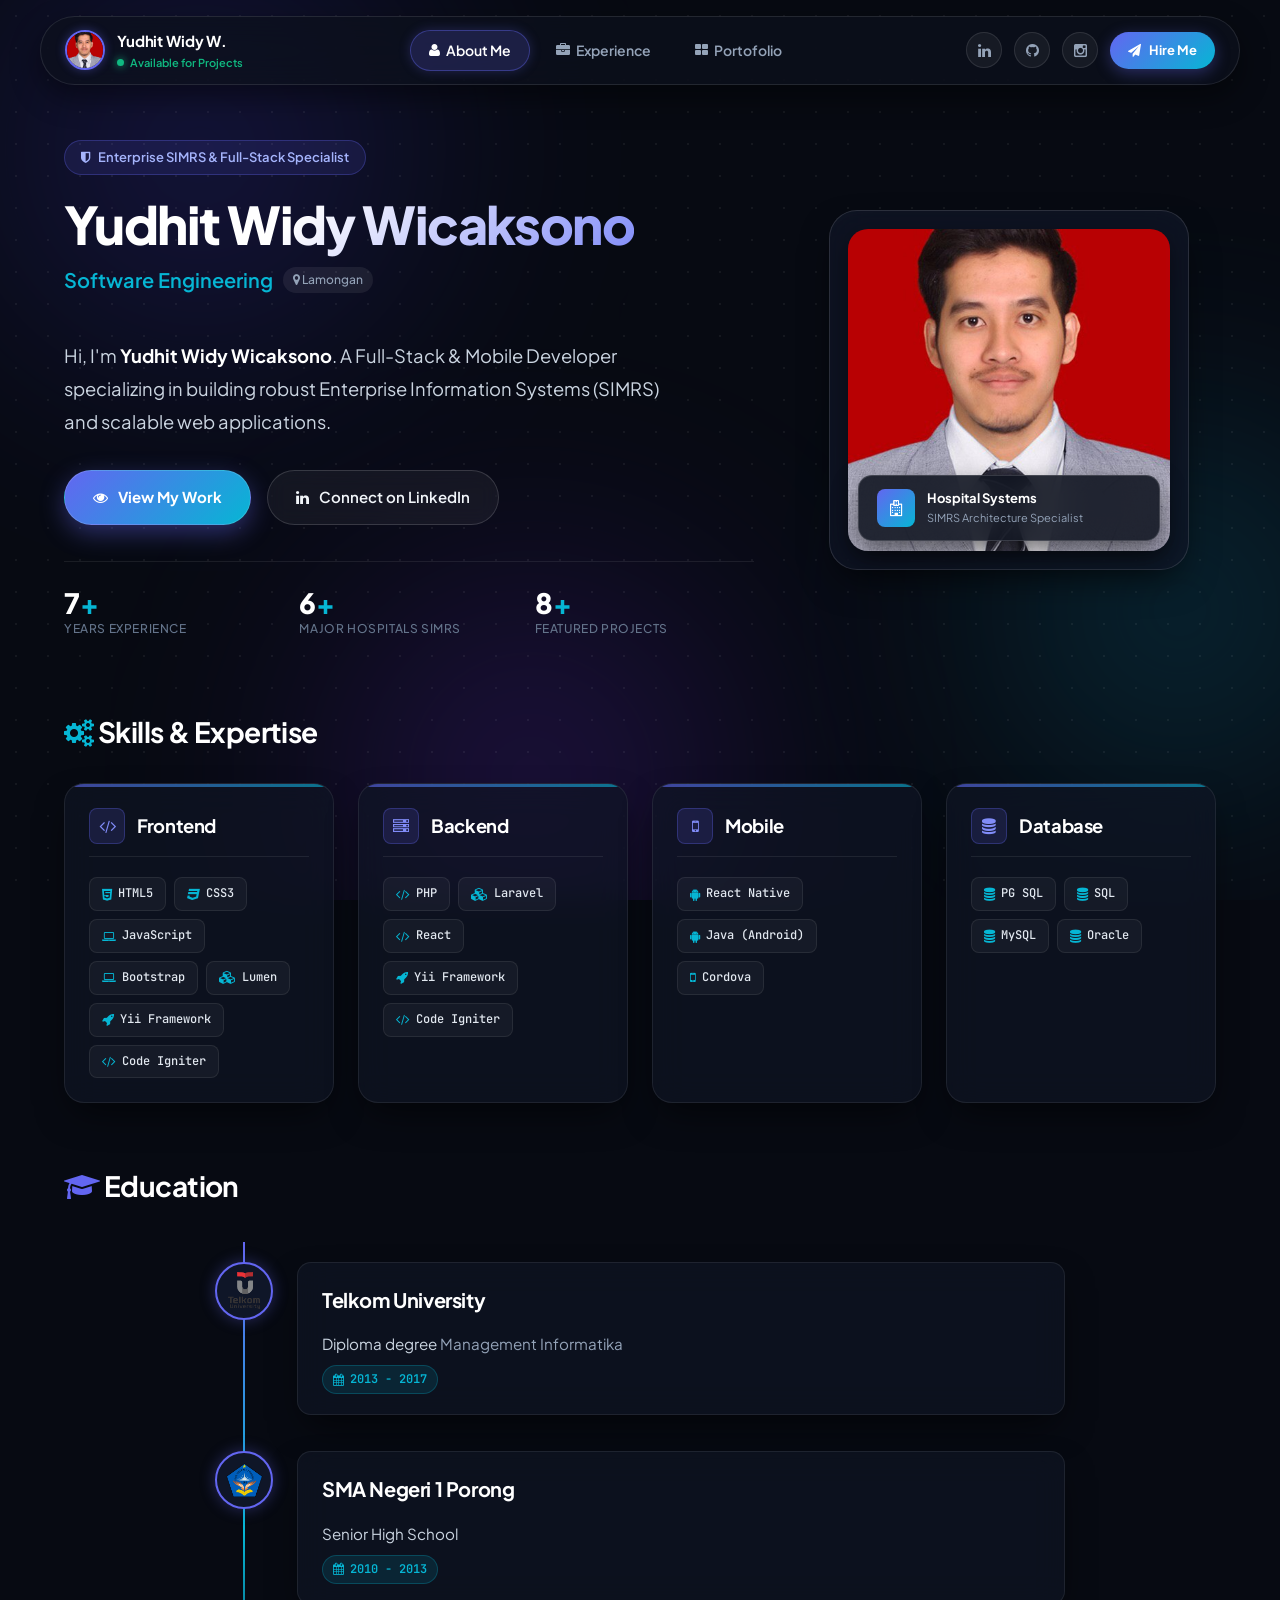
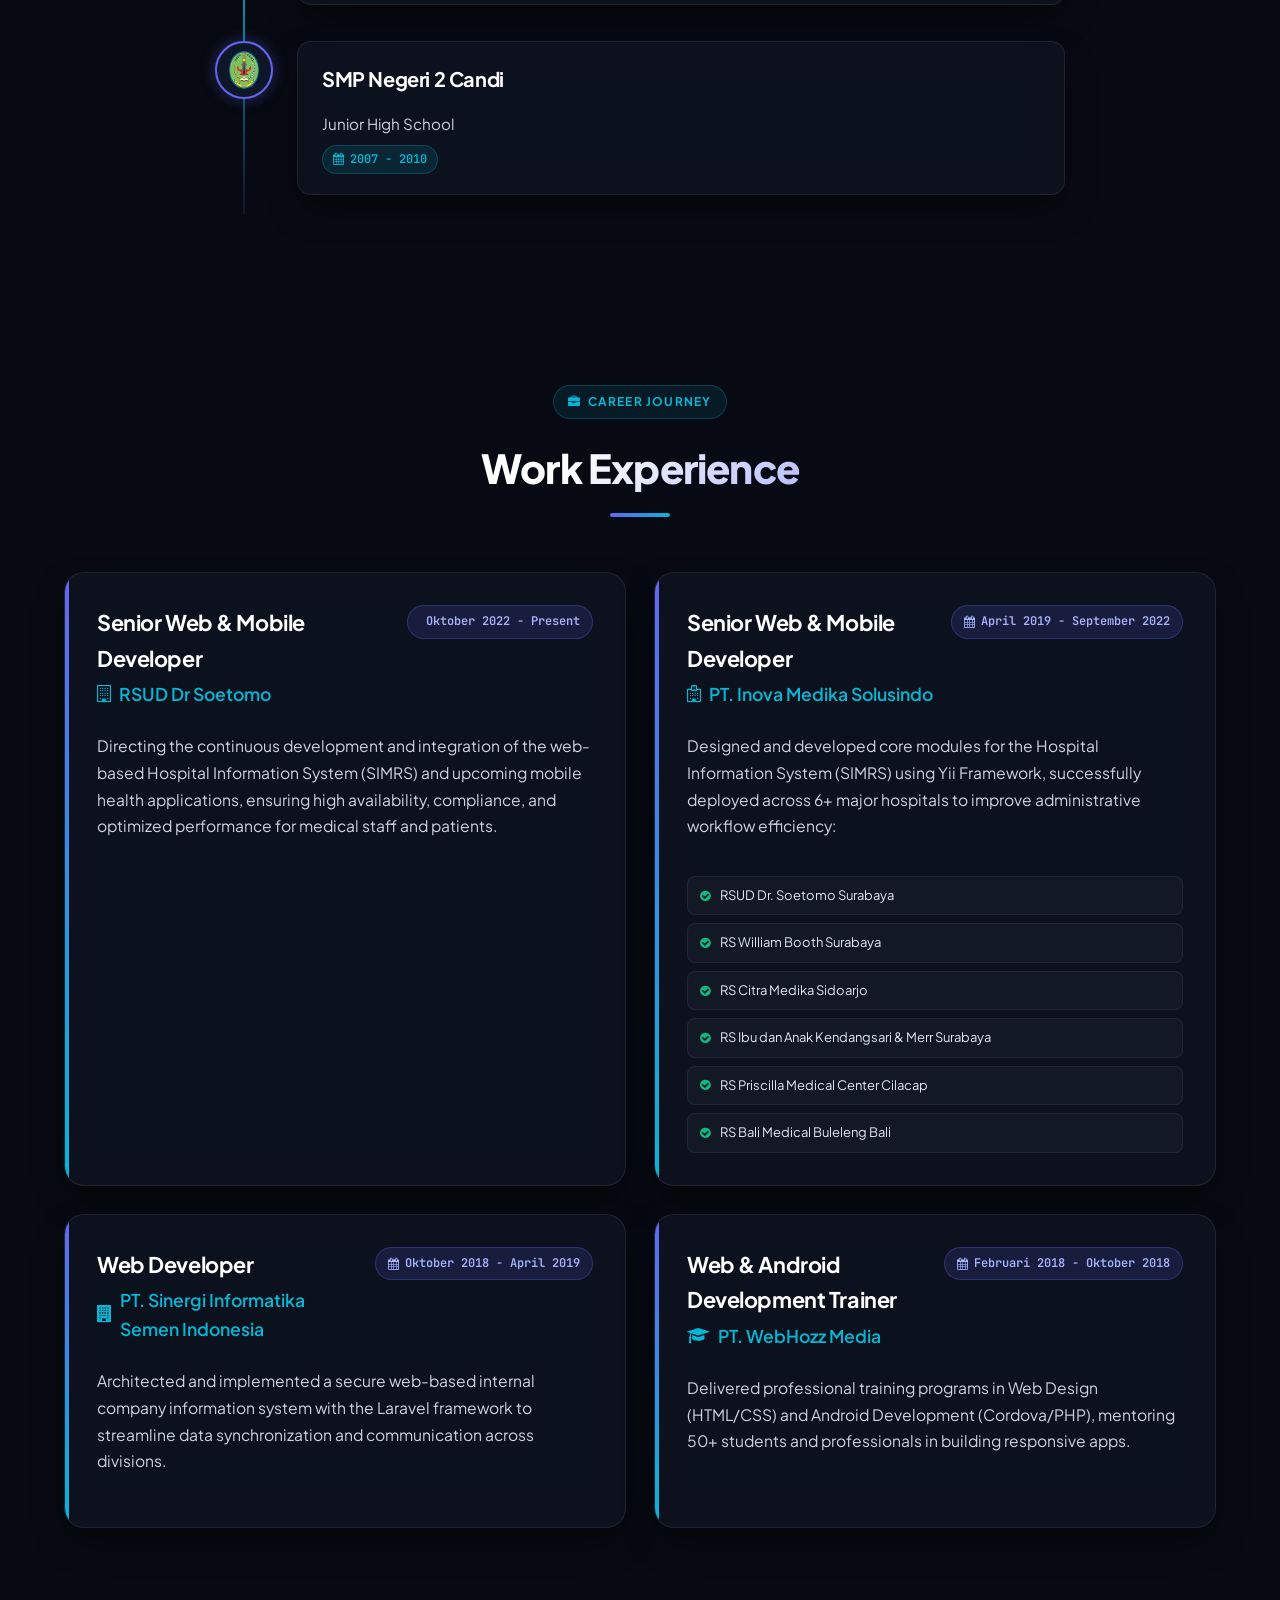
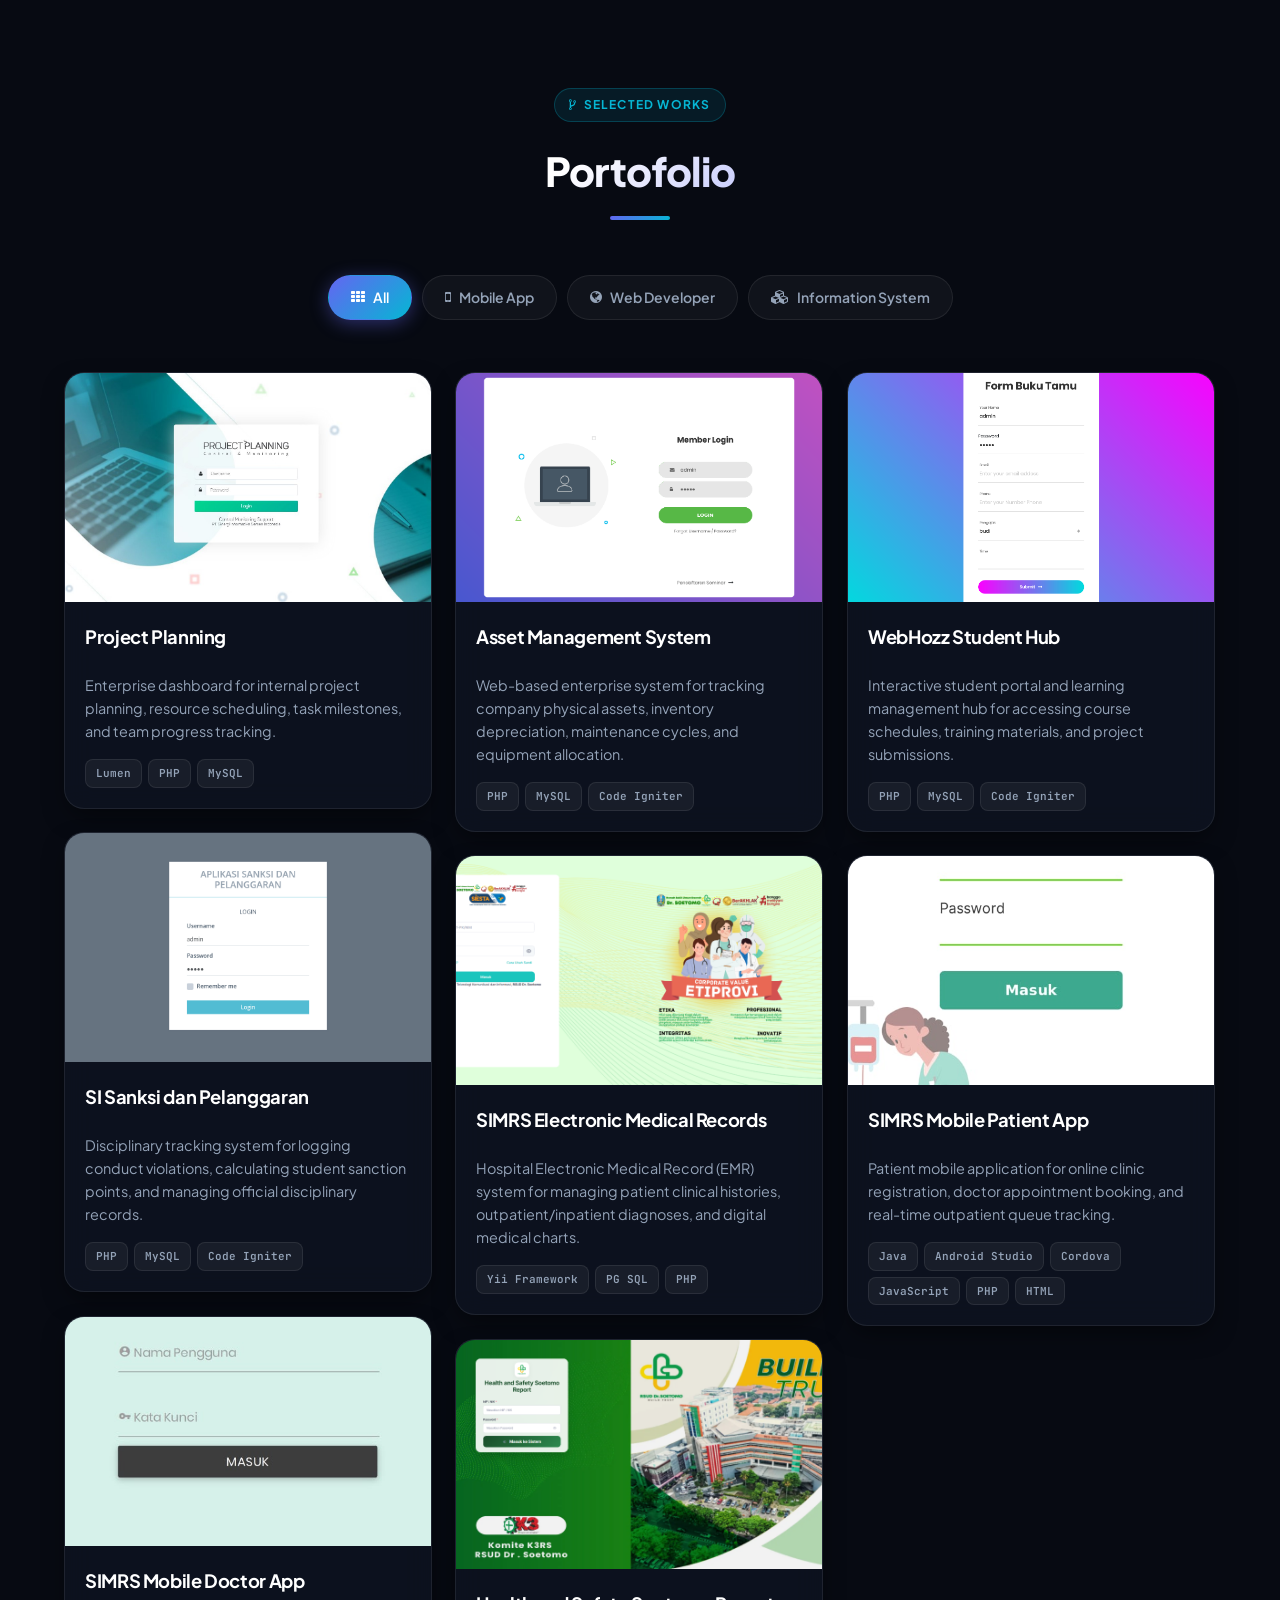
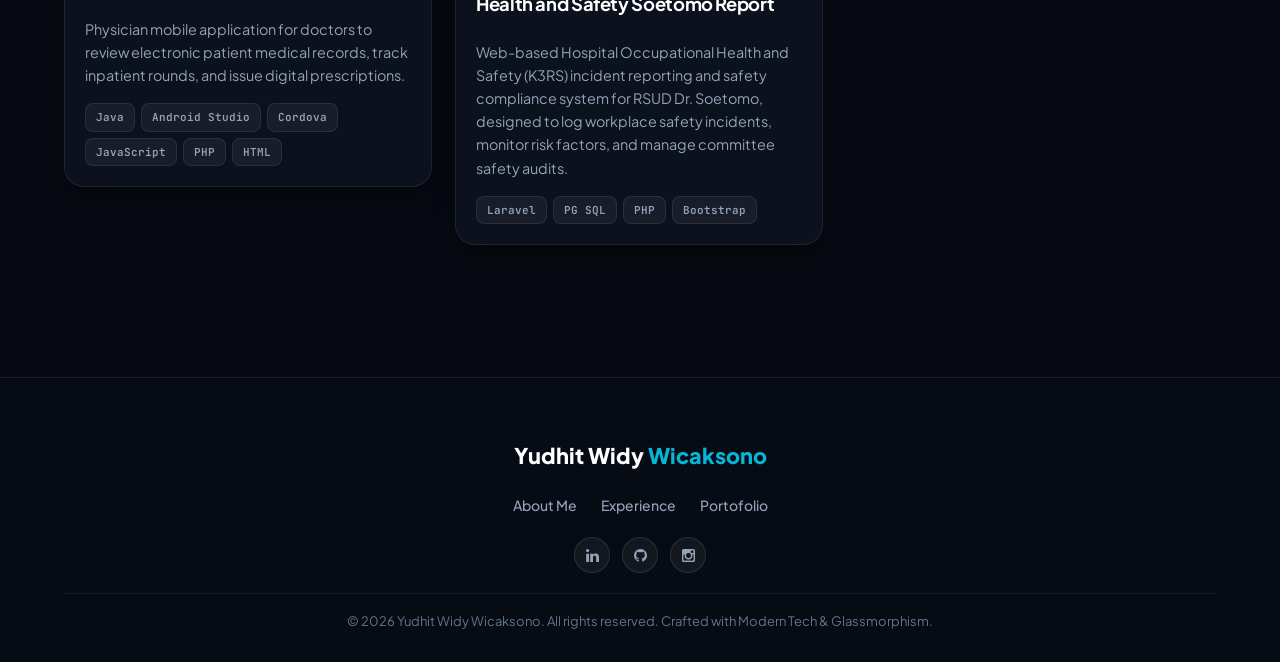
==== commit a0389e61: "Auto-update: 2026-10-26 16:35:02" ====
--- a/index.html
+++ b/index.html
@@ -23,9 +23,12 @@
 
   <!-- Modern Dark & Glassmorphism Stylesheet -->
   <link rel="stylesheet" href="assets/css/modern-dark.css" />
+
+  <!-- Content & Source Code Protection -->
+  <script src="assets/js/content-protection.js" defer></script>
 </head>
 
-<body>
+<body oncontextmenu="return false;" ondragstart="return false;" onselectstart="return false;">
   <!-- Ambient Glow Background Mesh -->
   <div class="bg-ambient-layer">
     <div class="bg-ambient-orb bg-orb-1"></div>
--- a/assets/css/modern-dark.css
+++ b/assets/css/modern-dark.css
@@ -1418,3 +1418,64 @@
     flex-direction: column;
   }
 }
+
+/* ==========================================================================
+   Content & Source Code Protection (Anti Copy-Paste & Anti-Select)
+   ========================================================================== */
+html,
+body {
+  -webkit-user-select: none !important;
+  -moz-user-select: none !important;
+  -ms-user-select: none !important;
+  user-select: none !important;
+  -webkit-touch-callout: none !important;
+}
+
+input,
+textarea {
+  -webkit-user-select: auto !important;
+  -moz-user-select: auto !important;
+  -ms-user-select: auto !important;
+  user-select: auto !important;
+}
+
+img,
+a {
+  -webkit-user-drag: none !important;
+  user-drag: none !important;
+  -webkit-touch-callout: none !important;
+}
+
+/* Security Notification Toast */
+.security-toast {
+  position: fixed;
+  bottom: 30px;
+  left: 50%;
+  transform: translateX(-50%) translateY(30px);
+  background: rgba(15, 23, 42, 0.94);
+  border: 1px solid rgba(56, 189, 248, 0.35);
+  box-shadow: 0 10px 30px -5px rgba(0, 0, 0, 0.65), 0 0 20px rgba(56, 189, 248, 0.2);
+  color: #f8fafc;
+  padding: 12px 24px;
+  border-radius: 9999px;
+  font-family: var(--font-primary, 'Plus Jakarta Sans', sans-serif);
+  font-size: 0.88rem;
+  font-weight: 500;
+  display: flex;
+  align-items: center;
+  justify-content: center;
+  z-index: 999999;
+  backdrop-filter: blur(12px);
+  -webkit-backdrop-filter: blur(12px);
+  pointer-events: none;
+  opacity: 0;
+  visibility: hidden;
+  transition: opacity 0.25s ease, transform 0.25s cubic-bezier(0.16, 1, 0.3, 1), visibility 0.25s;
+}
+
+.security-toast.show {
+  opacity: 1;
+  visibility: visible;
+  transform: translateX(-50%) translateY(0);
+}
+
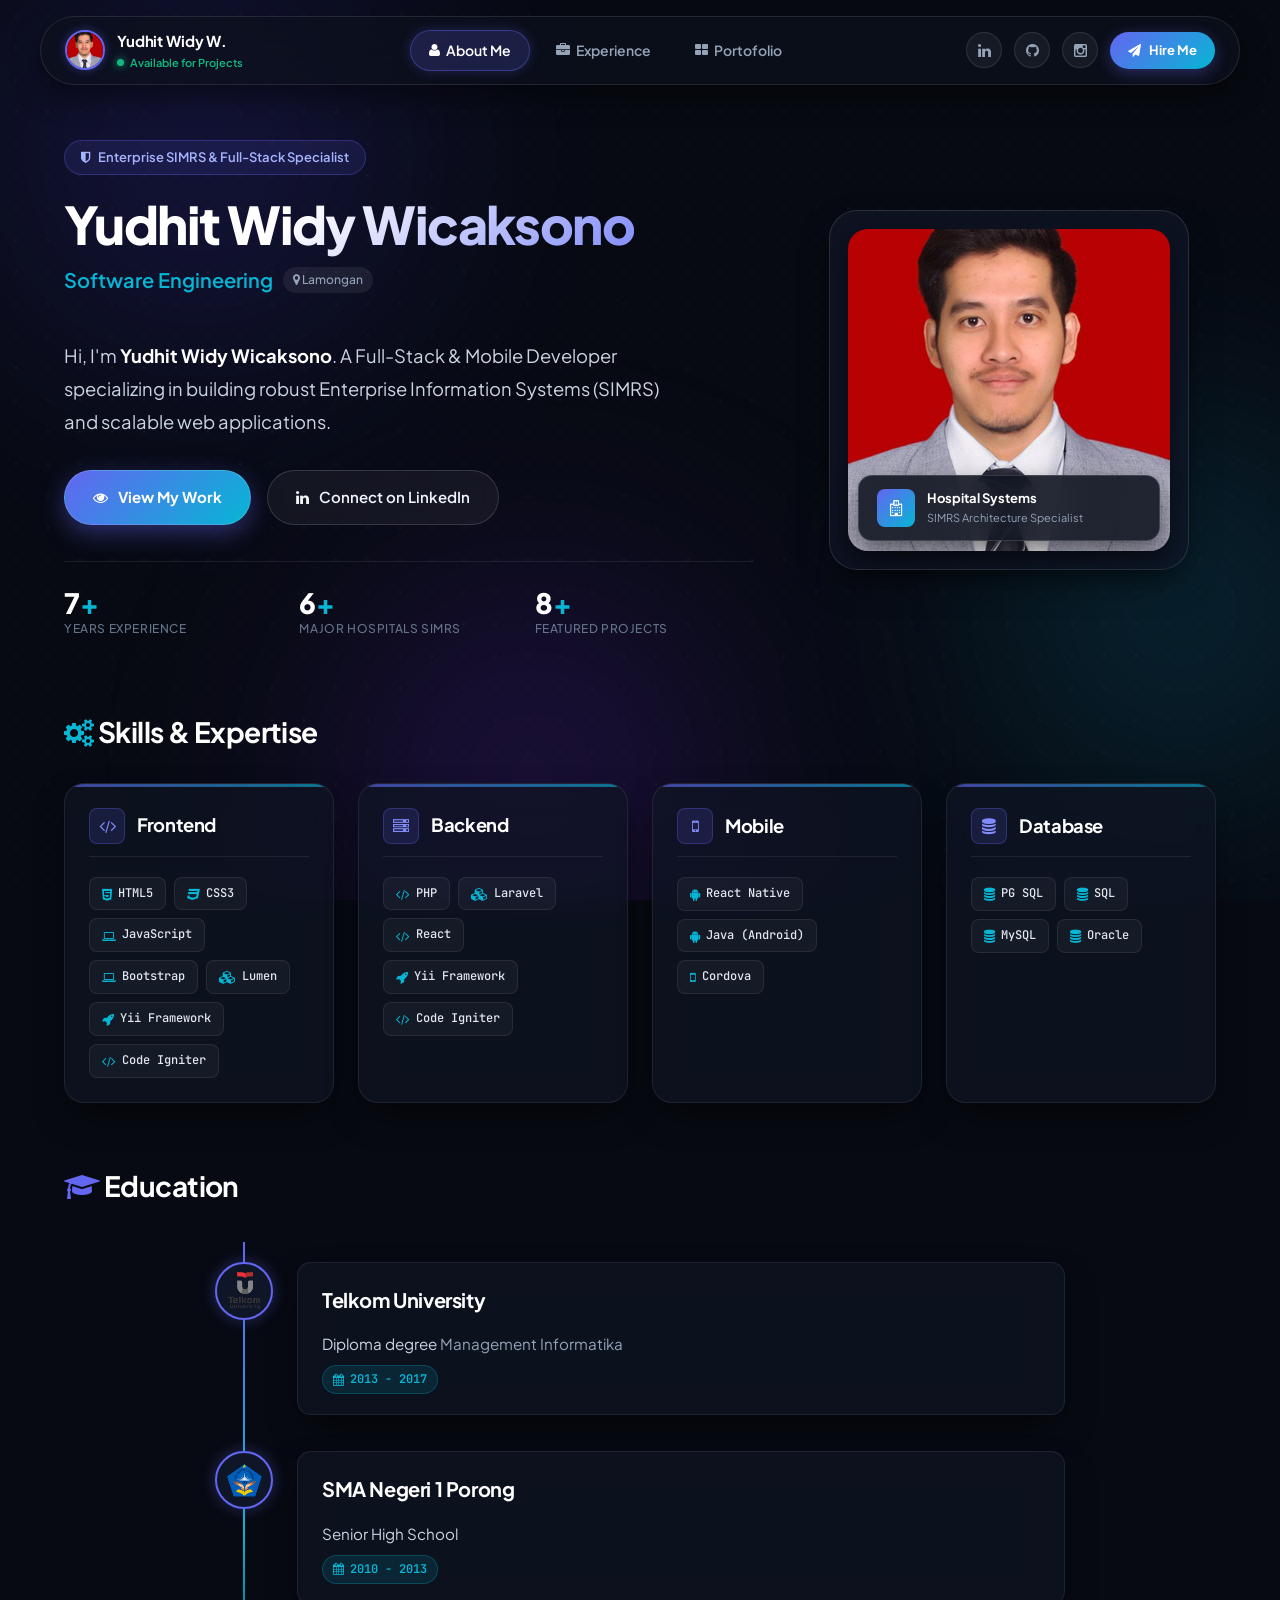
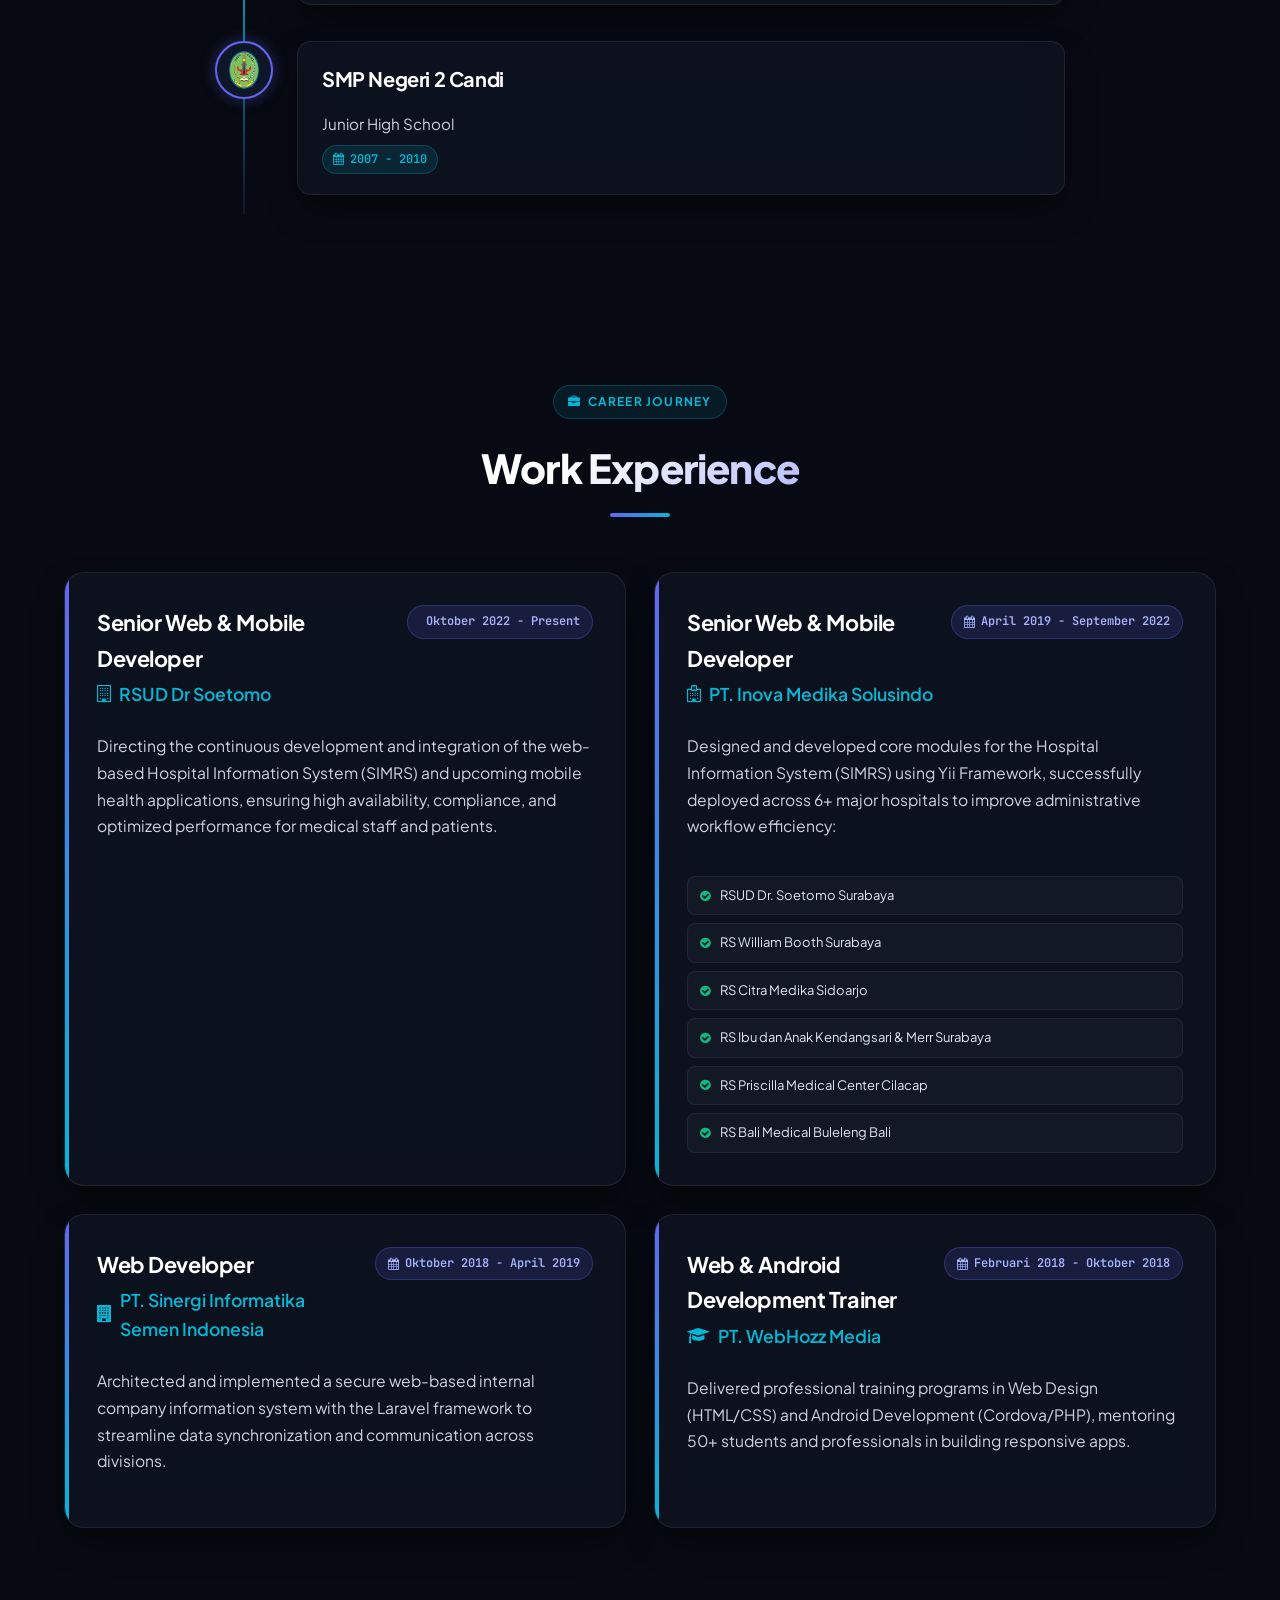
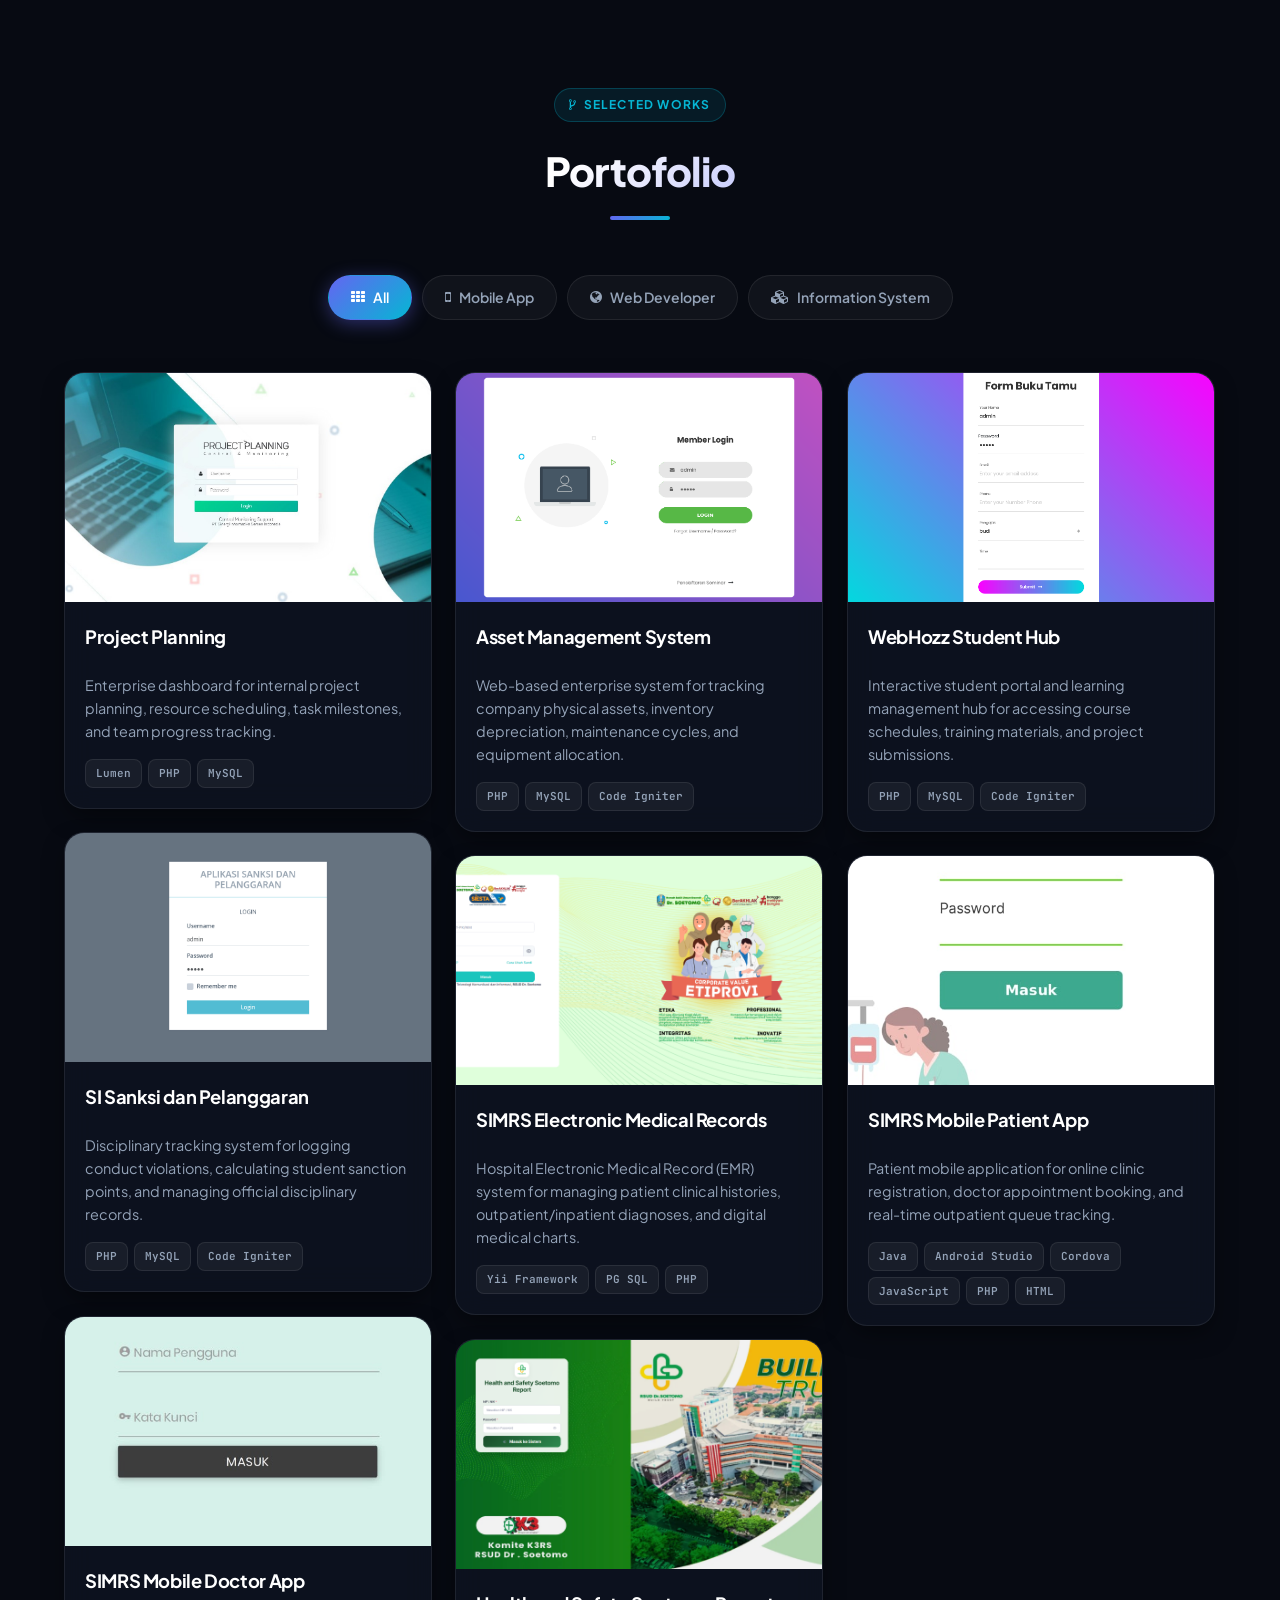
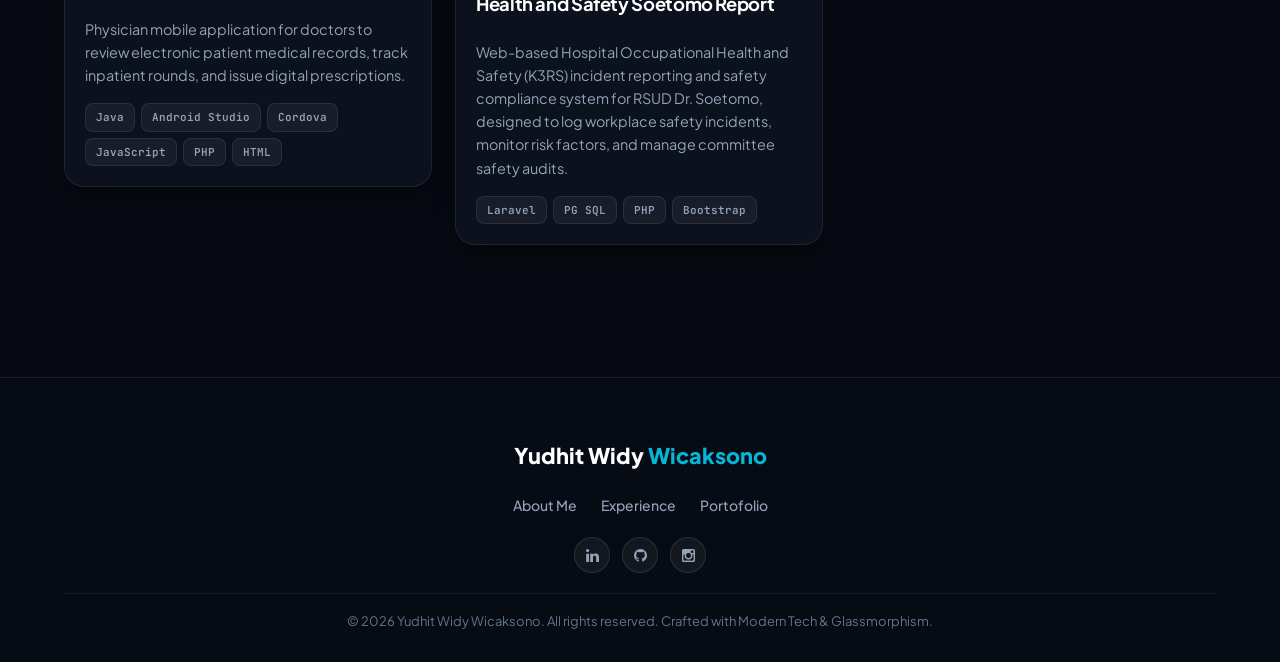
==== commit 2250c7f9: "Fix mobile header navigation spacing and scrollbar collision" ====
--- a/index.html
+++ b/index.html
@@ -688,6 +688,16 @@
         menuIcon.removeClass('fa-times').addClass('fa-bars');
       });
 
+      // Close drawer when clicking outside
+      $(document).on('click', function (e) {
+        if (!$(e.target).closest('#mobile-drawer, #mobile-nav-toggle').length) {
+          if (drawer.hasClass('open')) {
+            drawer.removeClass('open');
+            menuIcon.removeClass('fa-times').addClass('fa-bars');
+          }
+        }
+      });
+
       // Smooth section scrolling and active state tracking
       var showSection = function (section) {
         var direction = section.replace(/#/, "");
--- a/assets/css/modern-dark.css
+++ b/assets/css/modern-dark.css
@@ -361,13 +361,26 @@
 /* Mobile Toggle */
 .mobile-nav-toggle {
   display: none;
-  background: none;
-  border: none;
-  color: #ffffff;
-  font-size: 20px;
+  background: rgba(255, 255, 255, 0.08);
+  border: 1px solid rgba(255, 255, 255, 0.12);
+  color: #ffffff;
+  font-size: 16px;
   cursor: pointer;
-  padding: 6px;
-  border-radius: var(--radius-sm);
+  padding: 0;
+  width: 38px;
+  height: 38px;
+  border-radius: 50%;
+  align-items: center;
+  justify-content: center;
+  flex-shrink: 0;
+  transition: all var(--transition-fast);
+}
+
+.mobile-nav-toggle:hover,
+.mobile-nav-toggle:active {
+  background: rgba(99, 102, 241, 0.25);
+  border-color: var(--accent-primary);
+  color: #ffffff;
 }
 
 /* Mobile Drawer Overlay */
@@ -1355,11 +1368,26 @@
 }
 
 @media (max-width: 868px) {
-  .nav-links, .nav-actions .btn-nav-cta {
+  .site-header {
+    top: 12px;
+    padding: 0 16px;
+  }
+  .nav-glass-container {
+    padding: 8px 12px 8px 16px;
+    gap: 12px;
+  }
+  .nav-links,
+  .nav-actions .btn-nav-cta,
+  .nav-actions .nav-social-btn {
     display: none;
   }
   .mobile-nav-toggle {
-    display: block;
+    display: flex;
+  }
+  .mobile-drawer {
+    top: 72px;
+    left: 16px;
+    right: 16px;
   }
   .hero-grid {
     grid-template-columns: 1fr;
@@ -1395,6 +1423,34 @@
 }
 
 @media (max-width: 640px) {
+  .site-header {
+    top: 10px;
+    padding: 0 14px;
+  }
+  .nav-glass-container {
+    padding: 6px 10px 6px 14px;
+  }
+  .brand-avatar {
+    width: 36px;
+    height: 36px;
+  }
+  .brand-name {
+    font-size: 14px;
+  }
+  .brand-status {
+    font-size: 10.5px;
+  }
+  .mobile-nav-toggle {
+    width: 36px;
+    height: 36px;
+    font-size: 15px;
+  }
+  .mobile-drawer {
+    top: 68px;
+    left: 14px;
+    right: 14px;
+    padding: 20px 16px;
+  }
   .isotope-item {
     width: 100%;
   }
